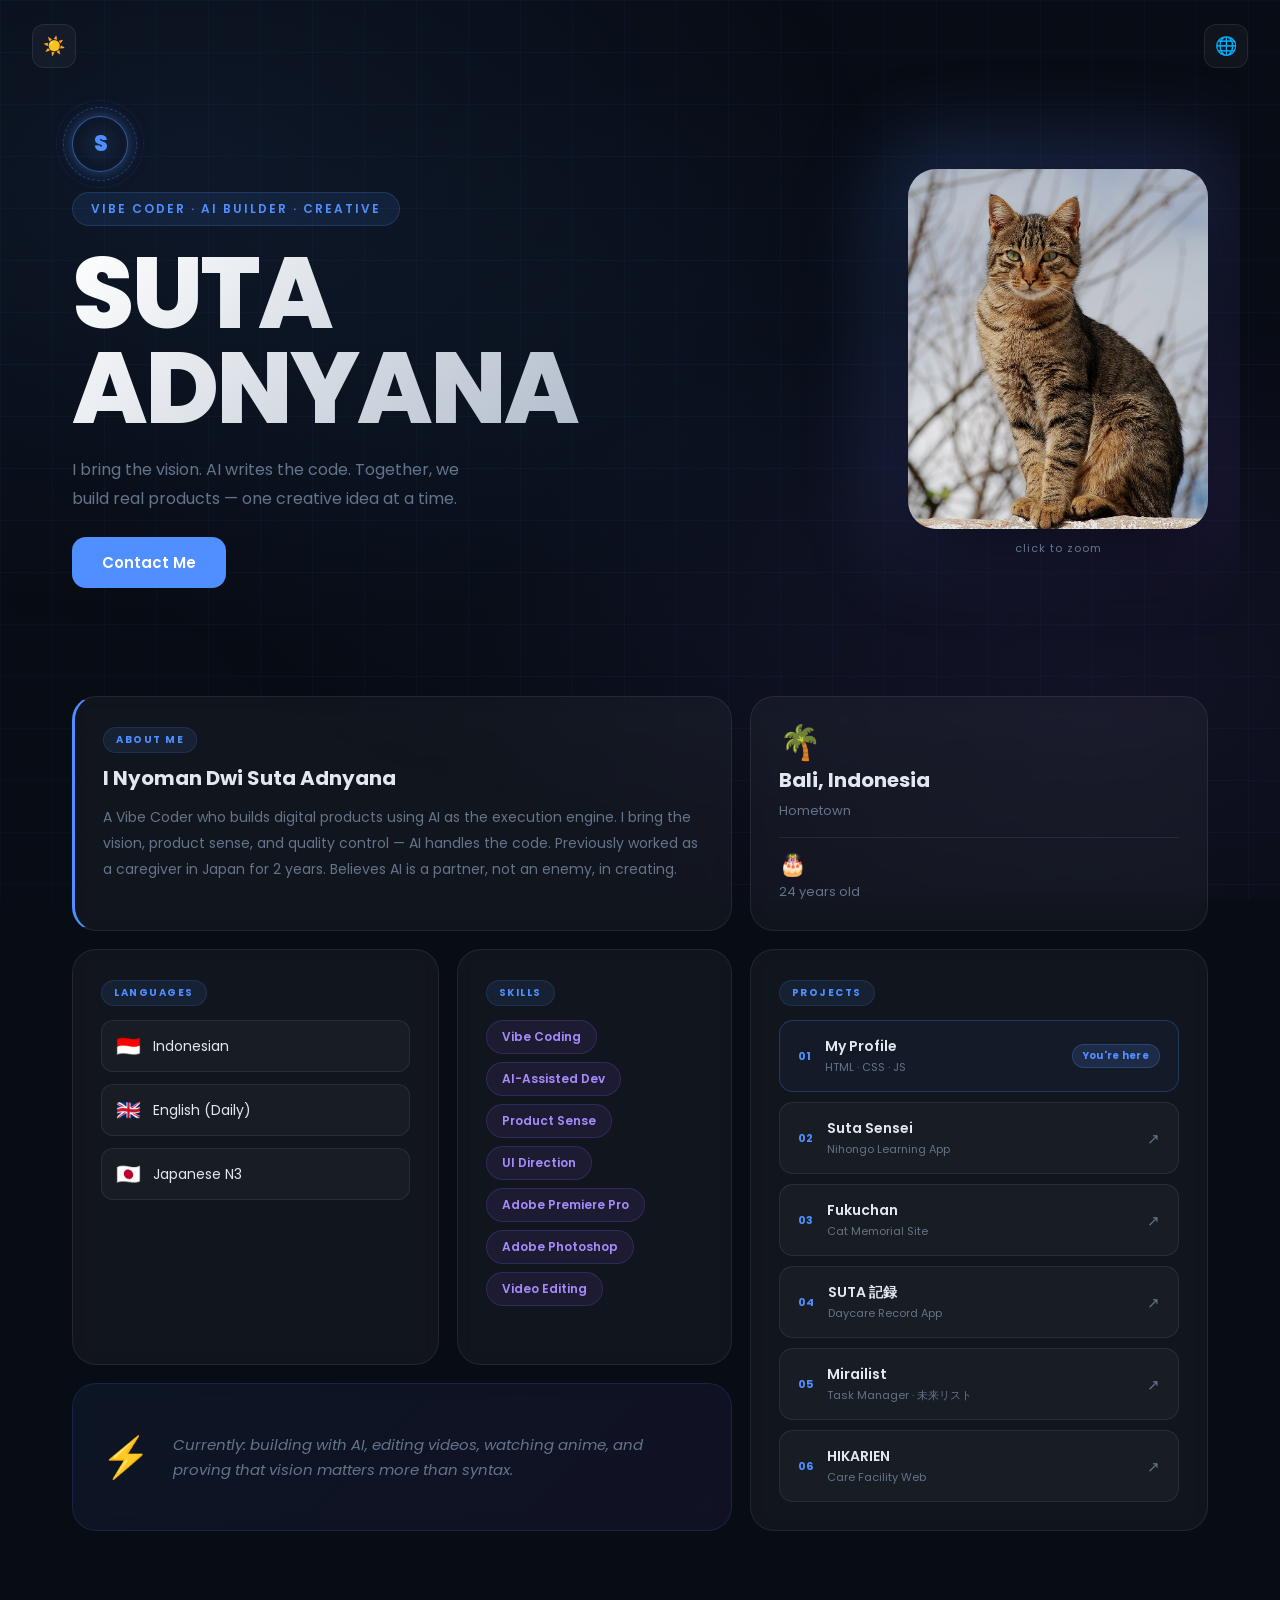
==== index.html @ 578b7287 "Update Mirailist URL + manual edits Co-Authored-By: Claude Sonnet 4.6 <noreply@anthropic.com>" ====
<!doctype html>
<html lang="en" data-theme="dark">
  <head>
    <meta charset="UTF-8" />
    <meta name="viewport" content="width=device-width, initial-scale=1.0" />
    <title>Sutanology</title>
    <link
      rel="icon"
      type="image/svg+xml"
      href="data:image/svg+xml,<svg xmlns='http://www.w3.org/2000/svg' viewBox='0 0 32 32'><rect width='32' height='32' rx='8' fill='%234f8fff'/><text x='50%' y='54%' dominant-baseline='middle' text-anchor='middle' font-family='Poppins,sans-serif' font-size='18' font-weight='800' fill='white'>S</text></svg>"
    />
    <link rel="preconnect" href="https://fonts.googleapis.com" />
    <link rel="preconnect" href="https://fonts.gstatic.com" crossorigin />
    <link
      href="https://fonts.googleapis.com/css2?family=Poppins:wght@300;400;500;600;700;800&display=swap"
      rel="stylesheet"
    />
    <link rel="stylesheet" href="index.css" />
  </head>
  <body>
    <!-- ======= STAR FIELD ======= -->
    <div class="star-field" id="starField" aria-hidden="true"></div>

    <!-- ======= THEME TOGGLE ======= -->
    <button
      class="theme-toggle"
      id="themeToggle"
      aria-label="Toggle dark/light mode"
      title="Toggle theme"
    >
      🌙
    </button>

    <!-- ======= LANGUAGE SWITCHER ======= -->
    <div class="lang-switcher">
      <button class="lang-trigger" id="langTrigger" title="Change Language">
        🌐
      </button>
      <div class="lang-dropdown" id="langDropdown">
        <button data-lang="en" class="lang-opt active">🇺🇸 English</button>
        <button data-lang="id" class="lang-opt">🇮🇩 Indonesia</button>
        <button data-lang="jp" class="lang-opt">🇯🇵 日本語</button>
        <button data-lang="zh" class="lang-opt">🇨🇳 中文</button>
        <button data-lang="ko" class="lang-opt">🇰🇷 한국어</button>
      </div>
    </div>

    <!-- ======= HERO ======= -->
    <section class="hero">
      <div class="hero-left">
        <!-- Sutanology brand mark -->
        <div class="logo-emblem" aria-label="Sutanology">
          <div class="logo-emblem-ring-2"></div>
          <div class="logo-emblem-ring"></div>
          <div class="logo-emblem-core">S</div>
        </div>

        <span class="hero-tag" data-i18n="heroTag"
          >Vibe Coder · AI Builder · Creative</span
        >
        <h1 class="hero-name">SUTA<br />ADNYANA</h1>
        <p class="hero-desc" data-i18n="heroDesc">
          I bring the vision. AI writes the code. Together, we build real
          products — one creative idea at a time.
        </p>
        <div class="hero-actions">
          <button
            class="btn-primary"
            id="contactTrigger"
            data-i18n="contactBtn"
          >
            Contact Me
          </button>
        </div>
      </div>

      <div class="hero-right">
        <div class="photo-wrapper">
          <img src="Cat.jpg" alt="Suta Adnyana" id="profilePhoto" />
          <span class="photo-hint" id="photoHint">click to zoom</span>
        </div>
      </div>
    </section>

    <!-- ======= BENTO GRID ======= -->
    <main class="bento">
      <!-- ABOUT -->
      <div class="card card-about">
        <span class="tag" data-i18n="aboutTag">About Me</span>
        <h2>I Nyoman Dwi Suta Adnyana</h2>
        <p data-i18n="aboutDesc">
          A Vibe Coder who builds digital products using AI as the execution
          engine. I bring the vision, product sense, and quality control — AI
          handles the code. Previously worked as a caregiver in Japan for 2
          years. Believes AI is a partner, not an enemy, in creating.
        </p>
      </div>

      <!-- ORIGIN -->
      <div class="card card-origin">
        <div class="card-icon">🌴</div>
        <h3>Bali, Indonesia</h3>
        <span class="muted-text" data-i18n="hometown">Hometown</span>
        <div class="divider"></div>
        <div class="card-icon small">🎂</div>
        <span class="muted-text" data-i18n="age">24 years old</span>
      </div>

      <!-- LANGUAGE -->
      <div class="card card-lang">
        <span class="tag" data-i18n="langTag">Languages</span>
        <div class="lang-list">
          <div class="lang-row">
            <span class="flag">🇮🇩</span
            ><span data-i18n="lang1">Indonesian</span>
          </div>
          <div class="lang-row">
            <span class="flag">🇬🇧</span
            ><span data-i18n="lang2">English (Daily)</span>
          </div>
          <div class="lang-row">
            <span class="flag">🇯🇵</span
            ><span data-i18n="lang3">Japanese N3</span>
          </div>
        </div>
      </div>

      <!-- SKILLS -->
      <div class="card card-skills">
        <span class="tag" data-i18n="skillsTag">Skills</span>
        <div class="skill-tags">
          <span data-i18n="skillVibe">Vibe Coding</span>
          <span data-i18n="skillAI">AI-Assisted Dev</span>
          <span data-i18n="skillProduct">Product Sense</span>
          <span data-i18n="skillUI">UI Direction</span>
          <span>Adobe Premiere Pro</span>
          <span>Adobe Photoshop</span>
          <span data-i18n="skillVideo">Video Editing</span>
        </div>
      </div>

      <!-- PROJECTS -->
      <div class="card card-projects">
        <span class="tag" data-i18n="projectsTag">Projects</span>
        <div class="project-list">
          <a href="#" class="project-item project-self">
            <span class="project-num">01</span>
            <div class="project-info">
              <span class="project-name" data-i18n="proj1">My Profile</span>
              <span class="project-tech">HTML · CSS · JS</span>
            </div>
            <span class="project-badge" data-i18n="here">You're here</span>
          </a>
          <a
            href="https://sutasensei.vercel.app/"
            target="_blank"
            rel="noopener"
            class="project-item"
          >
            <span class="project-num">02</span>
            <div class="project-info">
              <span class="project-name" data-i18n="proj2">Suta Sensei</span>
              <span class="project-tech">Nihongo Learning App</span>
            </div>
            <span class="project-arrow">↗</span>
          </a>
          <a
            href="https://fukuchandayo.netlify.app/"
            target="_blank"
            rel="noopener"
            class="project-item"
          >
            <span class="project-num">03</span>
            <div class="project-info">
              <span class="project-name" data-i18n="proj3">Fukuchan</span>
              <span class="project-tech">Cat Memorial Site</span>
            </div>
            <span class="project-arrow">↗</span>
          </a>
          <a
            href="https://suta-kiroku.netlify.app/"
            target="_blank"
            rel="noopener"
            class="project-item"
          >
            <span class="project-num">04</span>
            <div class="project-info">
              <span class="project-name" data-i18n="proj4">SUTA 記録</span>
              <span class="project-tech">Daycare Record App</span>
            </div>
            <span class="project-arrow">↗</span>
          </a>
          <a
            href="https://mirailist.vercel.app/"
            target="_blank"
            rel="noopener"
            class="project-item"
          >
            <span class="project-num">05</span>
            <div class="project-info">
              <span class="project-name" data-i18n="proj5">Mirailist</span>
              <span class="project-tech">Task Manager · 未来リスト</span>
            </div>
            <span class="project-arrow">↗</span>
          </a>
          <a
            href="https://hikarien.vercel.app/"
            target="_blank"
            rel="noopener"
            class="project-item"
          >
            <span class="project-num">06</span>
            <div class="project-info">
              <span class="project-name" data-i18n="proj6">HIKARIEN</span>
              <span class="project-tech">Care Facility Web</span>
            </div>
            <span class="project-arrow">↗</span>
          </a>
        </div>
      </div>

      <!-- STATUS -->
      <div class="card card-status">
        <span class="status-icon">⚡</span>
        <p class="status-text" data-i18n="statusText">
          Currently: building with AI, editing videos, watching anime, and
          proving that vision matters more than syntax.
        </p>
      </div>
    </main>

    <!-- ======= PHOTO LIGHTBOX ======= -->
    <div class="photo-lightbox" id="photoLightbox">
      <div class="lightbox-backdrop" id="lightboxBackdrop"></div>
      <img
        src="Cat.jpg"
        class="lightbox-img"
        id="lightboxImg"
        alt="Suta Adnyana"
      />
      <button class="lightbox-close" id="lightboxClose">✕</button>
    </div>

    <!-- ======= CONTACT MODAL ======= -->
    <div class="modal-overlay" id="contactModal">
      <div class="modal-box">
        <button class="modal-close" id="modalClose">✕</button>
        <h2 data-i18n="modalTitle">Get in Touch</h2>
        <p class="modal-sub" data-i18n="modalSub">
          Feel free to reach out anytime.
        </p>
        <div class="contact-list">
          <div class="contact-row">
            <span class="contact-icon">✉</span>
            <div>
              <span class="contact-label" data-i18n="emailLabel">Email</span>
              <span class="contact-val">komangsuta187@gmail.com</span>
            </div>
          </div>
          <div class="contact-row">
            <span class="contact-icon">📱</span>
            <div>
              <span class="contact-label" data-i18n="phoneLabel">Phone</span>
              <span class="contact-val">070-9452-0550</span>
            </div>
          </div>
          <a
            href="https://www.instagram.com/stillsuta_"
            target="_blank"
            rel="noopener"
            class="contact-row contact-row-link"
          >
            <span class="contact-icon">📸</span>
            <div>
              <span class="contact-label" data-i18n="igLabel">Instagram</span>
              <span class="contact-val">@stillsuta_ ↗</span>
            </div>
          </a>
        </div>
      </div>
    </div>

    <script>
      // =========================
      // DATA TERJEMAHAN
      // =========================

      const i18n = {
        en: {
          heroTag: "Vibe Coder · AI Builder · Creative",
          heroDesc:
            "I bring the vision. AI writes the code. Together, we build real products — one creative idea at a time.",
          contactBtn: "Contact Me",
          aboutTag: "About Me",
          aboutDesc:
            "A Vibe Coder who builds digital products using AI as the execution engine. I bring the vision, product sense, and quality control — AI handles the code. Previously worked as a caregiver in Japan for 2 years. Believes AI is a partner, not an enemy, in creating.",
          hometown: "Hometown",
          age: "24 years old",
          langTag: "Languages",
          lang1: "Indonesian",
          lang2: "English (Daily)",
          lang3: "Japanese N3",
          skillsTag: "Skills",
          skillVibe: "Vibe Coding",
          skillAI: "AI-Assisted Dev",
          skillProduct: "Product Sense",
          skillUI: "UI Direction",
          skillVideo: "Video Editing",
          projectsTag: "Projects",
          proj1: "My Profile",
          proj2: "Suta Sensei",
          proj3: "Fukuchan",
          proj4: "SUTA 記録",
          proj5: "Mirailist",
          proj6: "HIKARIEN",
          here: "You're here",
          statusText:
            "Currently: building with AI, editing videos, watching anime, and proving that vision matters more than syntax.",
          modalTitle: "Get in Touch",
          modalSub: "Feel free to reach out anytime.",
          emailLabel: "Email",
          phoneLabel: "Phone",
          igLabel: "Instagram",
          zoomIn: "click to zoom",
          zoomOut: "click to close",
        },

        id: {
          heroTag: "Vibe Coder · AI Builder · Kreatif",
          heroDesc:
            "Saya membawa visi. AI menulis kodenya. Bersama, kami membangun produk nyata — satu ide kreatif dalam satu waktu.",
          contactBtn: "Hubungi Saya",
          aboutTag: "Tentang Saya",
          aboutDesc:
            "Seorang Vibe Coder yang membangun produk digital menggunakan AI sebagai mesin eksekusi. Saya membawa visi, product sense, dan quality control — AI yang mengerjakan kodenya. Pernah bekerja sebagai caregiver di Jepang selama 2 tahun. Percaya bahwa AI adalah partner, bukan musuh, dalam berkarya.",
          hometown: "Kampung Halaman",
          age: "24 tahun",
          langTag: "Bahasa",
          lang1: "Indonesia",
          lang2: "Inggris (Percakapan)",
          lang3: "Jepang N3",
          skillsTag: "Keahlian",
          skillVibe: "Vibe Coding",
          skillAI: "AI-Assisted Dev",
          skillProduct: "Product Sense",
          skillUI: "UI Direction",
          skillVideo: "Edit Video",
          projectsTag: "Proyek",
          proj1: "My Profile",
          proj2: "Suta Sensei",
          proj3: "Fukuchan",
          proj4: "SUTA 記録",
          proj5: "Mirailist",
          proj6: "HIKARIEN",
          here: "Kamu di sini",
          statusText:
            "Saat ini: membangun dengan AI, edit video, nonton anime, dan membuktikan bahwa visi lebih penting dari sintaks.",
          modalTitle: "Hubungi Saya",
          modalSub: "Jangan sungkan untuk menghubungi saya.",
          emailLabel: "Email",
          phoneLabel: "Telepon",
          igLabel: "Instagram",
          zoomIn: "klik untuk zoom",
          zoomOut: "klik untuk tutup",
        },

        jp: {
          heroTag: "バイブコーダー · AI開発 · クリエイティブ",
          heroDesc:
            "ビジョンを持ち込み、AIがコードを書く。共に、本物のプロダクトを作り上げる。",
          contactBtn: "連絡する",
          aboutTag: "自己紹介",
          aboutDesc:
            "AIを実行エンジンとして活用するバイブコーダーです。ビジョン・プロダクト感覚・品質管理を担当し、コードはAIに任せます。介護士として日本で2年間働いた経験があります。AIは創造のパートナーだと信じています。",
          hometown: "出身地",
          age: "24歳",
          langTag: "言語スキル",
          lang1: "インドネシア語",
          lang2: "英語（日常会話）",
          lang3: "日本語 N3",
          skillsTag: "スキル",
          skillVibe: "バイブコーディング",
          skillAI: "AI支援開発",
          skillProduct: "プロダクトセンス",
          skillUI: "UIディレクション",
          skillVideo: "動画編集",
          projectsTag: "プロジェクト",
          proj1: "マイプロフィール",
          proj2: "スタ先生",
          proj3: "福ちゃん",
          proj4: "SUTA 記録",
          proj5: "Mirailist",
          proj6: "HIKARIEN",
          here: "閲覧中",
          statusText:
            "現在：AIで開発中、動画編集、アニメ視聴、ビジョンがシンタックスより大事と証明中。",
          modalTitle: "お問い合わせ",
          modalSub: "お気軽にご連絡ください。",
          emailLabel: "メール",
          phoneLabel: "電話番号",
          igLabel: "インスタグラム",
          zoomIn: "クリックで拡大",
          zoomOut: "クリックで閉じる",
        },

        zh: {
          heroTag: "Vibe Coder · AI开发者 · 创意",
          heroDesc:
            "我带来想法，AI编写代码。一起，我们打造真实的产品——每次一个创意。",
          contactBtn: "联系我",
          aboutTag: "关于我",
          aboutDesc:
            "一名使用AI作为执行引擎构建数字产品的Vibe Coder。我负责愿景、产品感知和质量控制——AI负责代码。曾在日本担任护理员2年。相信AI是创作的伙伴，而不是敌人。",
          hometown: "家乡",
          age: "24岁",
          langTag: "语言技能",
          lang1: "印度尼西亚语",
          lang2: "英语（日常会话）",
          lang3: "日语 N3",
          skillsTag: "技能",
          skillVibe: "Vibe Coding",
          skillAI: "AI辅助开发",
          skillProduct: "产品思维",
          skillUI: "UI方向把控",
          skillVideo: "视频剪辑",
          projectsTag: "项目",
          proj1: "个人主页",
          proj2: "日语学习应用",
          proj3: "福酱网站",
          proj4: "SUTA 記録",
          proj5: "Mirailist",
          proj6: "HIKARIEN",
          here: "您在此页",
          statusText:
            "目前：用AI开发，剪辑视频，看动漫，证明愿景比语法更重要。",
          modalTitle: "联系方式",
          modalSub: "欢迎随时联系我。",
          emailLabel: "邮箱",
          phoneLabel: "电话",
          igLabel: "Instagram",
          zoomIn: "点击放大",
          zoomOut: "点击关闭",
        },

        ko: {
          heroTag: "바이브 코더 · AI 개발자 · 크리에이티브",
          heroDesc:
            "저는 비전을 가져오고, AI가 코드를 작성합니다. 함께 진짜 제품을 만들어 갑니다.",
          contactBtn: "연락하기",
          aboutTag: "소개",
          aboutDesc:
            "AI를 실행 엔진으로 활용해 디지털 제품을 만드는 바이브 코더입니다. 비전과 프로덕트 감각, 품질 관리를 담당하고 코드는 AI가 처리합니다. 일본에서 2년간 돌봄 종사자로 일했습니다. AI는 창작의 적이 아닌 파트너라고 믿습니다.",
          hometown: "고향",
          age: "24세",
          langTag: "언어 능력",
          lang1: "인도네시아어",
          lang2: "영어 (일상 회화)",
          lang3: "일본어 N3",
          skillsTag: "기술",
          skillVibe: "바이브 코딩",
          skillAI: "AI 지원 개발",
          skillProduct: "프로덕트 센스",
          skillUI: "UI 디렉션",
          skillVideo: "영상 편집",
          projectsTag: "프로젝트",
          proj1: "내 프로필",
          proj2: "일본어 학습 앱",
          proj3: "후쿠짱 사이트",
          proj4: "SUTA 記録",
          proj5: "Mirailist",
          proj6: "HIKARIEN",
          here: "현재 페이지",
          statusText:
            "현재: AI로 개발 중, 영상 편집, 애니메이션 시청, 비전이 문법보다 중요하다는 것을 증명 중.",
          modalTitle: "연락처",
          modalSub: "언제든지 연락 주세요.",
          emailLabel: "이메일",
          phoneLabel: "전화번호",
          igLabel: "인스타그램",
          zoomIn: "클릭하여 확대",
          zoomOut: "클릭하여 닫기",
        },
      };

      // =========================
      // APPLY LANGUAGE
      // =========================

      let currentLang = localStorage.getItem("profileLang") || "en";

      function applyLanguage(lang) {
        currentLang = lang;
        localStorage.setItem("profileLang", lang);
        const t = i18n[lang];

        document.querySelectorAll("[data-i18n]").forEach((el) => {
          const key = el.dataset.i18n;
          if (t[key] !== undefined) el.textContent = t[key];
        });

        // Update active button in dropdown
        document.querySelectorAll(".lang-opt").forEach((btn) => {
          btn.classList.toggle("active", btn.dataset.lang === lang);
        });

        photoHint.textContent = t.zoomIn;
      }

      // =========================
      // LANGUAGE SWITCHER
      // =========================

      const langTrigger = document.getElementById("langTrigger");
      const langDropdown = document.getElementById("langDropdown");

      langTrigger.addEventListener("click", (e) => {
        e.stopPropagation();
        langDropdown.classList.toggle("show");
      });

      document.addEventListener("click", () =>
        langDropdown.classList.remove("show"),
      );
      langDropdown.addEventListener("click", (e) => e.stopPropagation());

      document.querySelectorAll(".lang-opt").forEach((btn) => {
        btn.addEventListener("click", () => {
          applyLanguage(btn.dataset.lang);
          langDropdown.classList.remove("show");
        });
      });

      // =========================
      // PHOTO LIGHTBOX
      // =========================

      const photo = document.getElementById("profilePhoto");
      const photoHint = document.getElementById("photoHint");
      const lightbox = document.getElementById("photoLightbox");
      const lightboxBack = document.getElementById("lightboxBackdrop");
      const lightboxBtn = document.getElementById("lightboxClose");

      function openLightbox() {
        lightbox.classList.add("show");
        document.body.style.overflow = "hidden";
        photoHint.textContent = i18n[currentLang].zoomOut;
      }

      function closeLightbox() {
        lightbox.classList.remove("show");
        document.body.style.overflow = "";
        photoHint.textContent = i18n[currentLang].zoomIn;
      }

      photo.addEventListener("click", openLightbox);
      lightboxBack.addEventListener("click", closeLightbox);
      lightboxBtn.addEventListener("click", closeLightbox);
      window.addEventListener("keydown", (e) => {
        if (e.key === "Escape") closeLightbox();
      });

      // =========================
      // CONTACT MODAL
      // =========================

      const overlay = document.getElementById("contactModal");

      document
        .getElementById("contactTrigger")
        .addEventListener("click", () => {
          overlay.classList.add("show");
        });
      document.getElementById("modalClose").addEventListener("click", () => {
        overlay.classList.remove("show");
      });
      overlay.addEventListener("click", (e) => {
        if (e.target === overlay) overlay.classList.remove("show");
      });
      window.addEventListener("keydown", (e) => {
        if (e.key === "Escape") overlay.classList.remove("show");
      });

      // Prevent the "You're here" self-link from scrolling to top
      document
        .querySelector(".project-self")
        .addEventListener("click", (e) => e.preventDefault());

      // =========================
      // DARK / LIGHT THEME
      // =========================

      const THEME_KEY = "sutaTheme";
      let currentTheme = localStorage.getItem(THEME_KEY) || "dark";

      function applyTheme(theme) {
        document.documentElement.setAttribute("data-theme", theme);
        const btn = document.getElementById("themeToggle");
        if (btn) btn.textContent = theme === "dark" ? "☀️" : "🌙";
        localStorage.setItem(THEME_KEY, theme);
        currentTheme = theme;
      }

      document.getElementById("themeToggle").addEventListener("click", () => {
        applyTheme(currentTheme === "dark" ? "light" : "dark");
      });

      // =========================
      // STAR FIELD
      // =========================

      function createStarField() {
        const container = document.getElementById("starField");
        if (!container) return;
        const count = window.innerWidth > 768 ? 110 : 55;
        for (let i = 0; i < count; i++) {
          const star = document.createElement("div");
          star.className = "star";
          const size = Math.random() < 0.18 ? 2 : 1;
          star.style.left = (Math.random() * 100).toFixed(2) + "%";
          star.style.top = (Math.random() * 100).toFixed(2) + "%";
          star.style.width = size + "px";
          star.style.height = size + "px";
          star.style.setProperty(
            "--twinkle-dur",
            (2.5 + Math.random() * 4.5).toFixed(2) + "s",
          );
          star.style.setProperty(
            "--twinkle-delay",
            (-Math.random() * 6).toFixed(2) + "s",
          );
          container.appendChild(star);
        }
      }

      // =========================
      // INIT
      // =========================

      applyTheme(currentTheme);
      applyLanguage(currentLang);
      createStarField();
    </script>
  </body>
</html>
---- index.css ----
/* ═══════════════════════════════════════════════
   SUTANOLOGY — index.css
   Theme: Space / Sci-Fi  ×  Dark & Light modes
═══════════════════════════════════════════════ */

/* ── DARK MODE (default) ── */
:root {
  --bg: #080c14;
  --surface: #0d1321;
  --card-bg: rgba(255, 255, 255, 0.04);
  --card-border: rgba(255, 255, 255, 0.08);
  --accent: #4f8fff;
  --accent-2: #8b5cf6;
  --text: #e2e8f0;
  --muted: #64748b;
  --tag-bg: rgba(79, 143, 255, 0.1);
  --grid-color: rgba(79, 143, 255, 0.04);
  --star-color: rgba(255, 255, 255, 0.75);
  --glow: rgba(79, 143, 255, 0.35);
  --modal-bg: #0d1321;
  --ease: 0.3s ease;
  --radius: 24px;
}

/* ── LIGHT MODE ── */
[data-theme="light"] {
  --bg: #eef3ff;
  --surface: #ffffff;
  --card-bg: rgba(255, 255, 255, 0.82);
  --card-border: rgba(79, 143, 255, 0.18);
  --accent: #3b74e8;
  --accent-2: #7c3aed;
  --text: #0f172a;
  --muted: #475569;
  --tag-bg: rgba(59, 116, 232, 0.1);
  --grid-color: rgba(59, 116, 232, 0.07);
  --star-color: rgba(59, 116, 232, 0.55);
  --glow: rgba(59, 116, 232, 0.2);
  --modal-bg: #f8faff;
}

/* ── GLOBAL THEME TRANSITION ── */
*,
*::before,
*::after {
  margin: 0;
  padding: 0;
  box-sizing: border-box;
  transition:
    background-color 0.3s ease,
    border-color 0.3s ease,
    color 0.3s ease,
    box-shadow 0.3s ease;
}

/* Override transition for elements that should stay fast */
.card,
.btn-primary,
.project-item,
.contact-row,
.lang-trigger,
.theme-toggle,
.logo-emblem-ring,
.logo-emblem-ring-2 {
  transition: unset;
}
.card {
  transition:
    border-color var(--ease),
    transform 0.25s ease,
    box-shadow var(--ease),
    background-color 0.3s ease;
}
.btn-primary {
  transition:
    transform var(--ease),
    box-shadow var(--ease),
    background var(--ease);
}
.project-item {
  transition:
    background var(--ease),
    border-color var(--ease),
    transform var(--ease);
}
.contact-row {
  transition:
    background var(--ease),
    border-color var(--ease);
}
.lang-trigger {
  transition:
    background 0.25s,
    transform 0.25s;
}
.theme-toggle {
  transition:
    background 0.25s,
    transform 0.25s,
    box-shadow 0.25s;
}
.logo-emblem-ring {
  transition: none;
}
.logo-emblem-ring-2 {
  transition: none;
}

/* ══════════════════════════════════════════════
   STAR FIELD
══════════════════════════════════════════════ */

.star-field {
  position: fixed;
  inset: 0;
  pointer-events: none;
  z-index: 0;
  overflow: hidden;
}

.star {
  position: absolute;
  border-radius: 50%;
  background: var(--star-color);
  opacity: 0;
  animation: twinkle var(--twinkle-dur, 3s) ease-in-out infinite;
  animation-delay: var(--twinkle-delay, 0s);
}

@keyframes twinkle {
  0%,
  100% {
    opacity: 0.08;
    transform: scale(0.8);
  }
  50% {
    opacity: 0.85;
    transform: scale(1.2);
  }
}

/* ══════════════════════════════════════════════
   LANGUAGE SWITCHER
══════════════════════════════════════════════ */

.lang-switcher {
  position: fixed;
  top: 24px;
  right: 32px;
  z-index: 9998;
}

.lang-trigger {
  width: 44px;
  height: 44px;
  border-radius: 12px;
  background: var(--card-bg);
  border: 1px solid var(--card-border);
  color: var(--text);
  font-size: 18px;
  cursor: pointer;
  backdrop-filter: blur(12px);
  display: flex;
  align-items: center;
  justify-content: center;
}
.lang-trigger:hover {
  background: rgba(79, 143, 255, 0.12);
  transform: scale(1.05);
}

.lang-dropdown {
  position: absolute;
  top: 52px;
  right: 0;
  background: var(--modal-bg);
  border: 1px solid var(--card-border);
  border-radius: 18px;
  padding: 8px;
  display: flex;
  flex-direction: column;
  gap: 4px;
  opacity: 0;
  visibility: hidden;
  transform: translateY(-10px) scale(0.97);
  transition:
    opacity 0.25s ease,
    visibility 0.25s ease,
    transform 0.25s ease;
  min-width: 160px;
  backdrop-filter: blur(16px);
  box-shadow: 0 20px 50px rgba(0, 0, 0, 0.4);
}
.lang-dropdown.show {
  opacity: 1;
  visibility: visible;
  transform: translateY(0) scale(1);
}

.lang-opt {
  width: 100%;
  max-width: none;
  padding: 10px 14px;
  margin: 0;
  border-radius: 12px;
  background: transparent;
  border: none;
  color: var(--muted);
  font-size: 14px;
  font-weight: 500;
  text-align: left;
  cursor: pointer;
  font-family: "Poppins", sans-serif;
  display: flex;
  align-items: center;
  gap: 10px;
}
.lang-opt:hover {
  background: var(--card-bg);
  color: var(--text);
}
.lang-opt.active {
  background: var(--tag-bg);
  color: var(--accent);
  font-weight: 600;
}

/* ══════════════════════════════════════════════
   THEME TOGGLE BUTTON
══════════════════════════════════════════════ */

.theme-toggle {
  position: fixed;
  top: 24px;
  left: 32px;
  z-index: 9998;
  width: 44px;
  height: 44px;
  border-radius: 12px;
  background: var(--card-bg);
  border: 1px solid var(--card-border);
  color: var(--text);
  font-size: 18px;
  cursor: pointer;
  backdrop-filter: blur(12px);
  display: flex;
  align-items: center;
  justify-content: center;
}
.theme-toggle:hover {
  background: rgba(79, 143, 255, 0.12);
  transform: scale(1.05);
  box-shadow: 0 0 16px var(--glow);
}

/* ══════════════════════════════════════════════
   LOGO EMBLEM (Sci-Fi Brand Mark)
══════════════════════════════════════════════ */

.logo-emblem {
  position: relative;
  width: 56px;
  height: 56px;
  flex-shrink: 0;
}

.logo-emblem-core {
  position: absolute;
  inset: 0;
  border-radius: 50%;
  display: flex;
  align-items: center;
  justify-content: center;
  font-size: 22px;
  font-weight: 900;
  color: var(--accent);
  letter-spacing: -1px;
  background: radial-gradient(
    circle,
    rgba(79, 143, 255, 0.12) 0%,
    transparent 70%
  );
  border: 1.5px solid rgba(79, 143, 255, 0.55);
  box-shadow:
    0 0 14px var(--glow),
    0 0 28px rgba(79, 143, 255, 0.12),
    inset 0 0 10px rgba(79, 143, 255, 0.06);
  animation: emblem-pulse 4s ease-in-out infinite;
  z-index: 3;
}

.logo-emblem-ring {
  position: absolute;
  inset: -9px;
  border-radius: 50%;
  border: 1px dashed rgba(79, 143, 255, 0.35);
  animation: ring-spin 12s linear infinite;
  z-index: 2;
}

.logo-emblem-ring-2 {
  position: absolute;
  inset: -16px;
  border-radius: 50%;
  border: 1px dotted rgba(139, 92, 246, 0.2);
  animation: ring-spin 20s linear infinite reverse;
  z-index: 1;
}

@keyframes emblem-pulse {
  0%,
  100% {
    box-shadow:
      0 0 14px var(--glow),
      0 0 28px rgba(79, 143, 255, 0.12),
      inset 0 0 10px rgba(79, 143, 255, 0.06);
  }
  50% {
    box-shadow:
      0 0 22px rgba(79, 143, 255, 0.55),
      0 0 44px rgba(79, 143, 255, 0.2),
      inset 0 0 14px rgba(79, 143, 255, 0.1);
  }
}

@keyframes ring-spin {
  from {
    transform: rotate(0deg);
  }
  to {
    transform: rotate(360deg);
  }
}

/* ══════════════════════════════════════════════
   RESET & BASE
══════════════════════════════════════════════ */

html {
  scroll-behavior: smooth;
  overflow-x: hidden;
  background: var(--bg);
}

body {
  font-family: "Poppins", sans-serif;
  background: var(--bg);
  color: var(--text);
  min-height: 100vh;
  width: 100%;
  padding: 48px 32px 80px;
  max-width: 1200px;
  margin: 0 auto;
  overflow-x: hidden;
}

/* Space background: grid + glows */
body::before {
  content: "";
  position: fixed;
  inset: 0;
  background-image:
    linear-gradient(var(--grid-color) 1px, transparent 1px),
    linear-gradient(90deg, var(--grid-color) 1px, transparent 1px),
    radial-gradient(
      ellipse at 15% 20%,
      rgba(79, 143, 255, 0.09) 0%,
      transparent 45%
    ),
    radial-gradient(
      ellipse at 85% 75%,
      rgba(139, 92, 246, 0.08) 0%,
      transparent 40%
    ),
    radial-gradient(
      ellipse at 50% 50%,
      rgba(79, 143, 255, 0.04) 0%,
      transparent 60%
    );
  background-size:
    52px 52px,
    52px 52px,
    100% 100%,
    100% 100%,
    100% 100%;
  pointer-events: none;
  z-index: 0;
}

/* ══════════════════════════════════════════════
   HERO
══════════════════════════════════════════════ */

.hero {
  position: relative;
  z-index: 1;
  display: flex;
  justify-content: space-between;
  align-items: center;
  gap: 60px;
  min-height: 72vh;
  padding: 40px 0 80px;
}

.hero-left {
  flex: 1;
  display: flex;
  flex-direction: column;
  gap: 20px;
}

.hero-tag {
  font-size: 12px;
  font-weight: 600;
  letter-spacing: 2px;
  text-transform: uppercase;
  color: var(--accent);
  background: var(--tag-bg);
  border: 1px solid rgba(79, 143, 255, 0.2);
  display: inline-block;
  padding: 7px 18px;
  border-radius: 999px;
  width: fit-content;
}

.hero-name {
  font-size: clamp(56px, 8vw, 100px);
  font-weight: 800;
  line-height: 0.95;
  letter-spacing: -3px;
  background: linear-gradient(135deg, #ffffff 0%, #94a3b8 100%);
  -webkit-background-clip: text;
  -webkit-text-fill-color: transparent;
  background-clip: text;
}

[data-theme="light"] .hero-name {
  background: linear-gradient(135deg, #0f172a 0%, #334155 100%);
  -webkit-background-clip: text;
  background-clip: text;
}

.hero-desc {
  font-size: 16px;
  color: var(--muted);
  line-height: 1.8;
  max-width: 420px;
}

.hero-actions {
  display: flex;
  gap: 14px;
  align-items: center;
  flex-wrap: wrap;
  margin-top: 4px;
}

.btn-primary {
  padding: 14px 30px;
  background: var(--accent);
  color: white;
  border: none;
  border-radius: 14px;
  font-size: 15px;
  font-weight: 600;
  cursor: pointer;
  font-family: "Poppins", sans-serif;
  position: relative;
  overflow: hidden;
}
.btn-primary::before {
  content: "";
  position: absolute;
  inset: 0;
  background: linear-gradient(
    90deg,
    transparent,
    rgba(255, 255, 255, 0.08),
    transparent
  );
  transform: translateX(-100%);
  transition: transform 0.5s ease;
}
.btn-primary:hover::before {
  transform: translateX(100%);
}
.btn-primary:hover {
  background: #3a73e8;
  transform: translateY(-2px);
  box-shadow: 0 14px 34px var(--glow);
}
.btn-primary:active {
  transform: scale(0.97);
}

.btn-ghost {
  padding: 14px 24px;
  background: var(--card-bg);
  border: 1px solid var(--card-border);
  color: var(--text);
  border-radius: 14px;
  font-size: 15px;
  font-weight: 500;
  text-decoration: none;
}
.btn-ghost:hover {
  background: rgba(79, 143, 255, 0.08);
  transform: translateY(-2px);
}

/* ══════════════════════════════════════════════
   HERO PHOTO
══════════════════════════════════════════════ */

.hero-right {
  flex: 0 0 300px;
}

.photo-wrapper {
  position: relative;
  display: inline-block;
}

.photo-wrapper::before {
  content: "";
  position: absolute;
  inset: -24px;
  background: linear-gradient(
    135deg,
    rgba(79, 143, 255, 0.25),
    rgba(139, 92, 246, 0.2)
  );
  border-radius: 40px;
  filter: blur(40px);
  z-index: 0;
  animation: halo 6s ease-in-out infinite alternate;
}

@keyframes halo {
  from {
    opacity: 0.6;
    transform: scale(0.95);
  }
  to {
    opacity: 1;
    transform: scale(1.05);
  }
}

#profilePhoto {
  width: 300px;
  height: 360px;
  object-fit: cover;
  border-radius: 28px;
  cursor: zoom-in;
  display: block;
  position: relative;
  z-index: 1;
  filter: brightness(0.92) contrast(1.05);
  box-shadow: 0 28px 70px rgba(0, 0, 0, 0.6);
  transition:
    transform 0.45s cubic-bezier(0.34, 1.56, 0.64, 1),
    box-shadow 0.45s ease,
    filter 0.3s ease;
}
.photo-lightbox {
  position: fixed;
  inset: 0;
  z-index: 9999;
  display: flex;
  align-items: center;
  justify-content: center;
  opacity: 0;
  visibility: hidden;
  transition:
    opacity 0.35s ease,
    visibility 0.35s ease;
}

.photo-lightbox.show {
  opacity: 1;
  visibility: visible;
}

.lightbox-backdrop {
  position: absolute;
  inset: 0;
  background: rgba(5, 8, 20, 0.88);
  backdrop-filter: blur(24px);
  -webkit-backdrop-filter: blur(24px);
  cursor: zoom-out;
}

.lightbox-img {
  position: relative;
  z-index: 1;
  max-width: min(88vw, 480px);
  max-height: 80vh;
  width: auto;
  height: auto;
  border-radius: 28px;
  box-shadow:
    0 40px 120px rgba(0, 0, 0, 0.9),
    0 0 0 1px rgba(255, 255, 255, 0.06);
  object-fit: cover;
  transform: scale(0.82);
  transition: transform 0.4s cubic-bezier(0.34, 1.56, 0.64, 1);
}

.photo-lightbox.show .lightbox-img {
  transform: scale(1);
}

.lightbox-close {
  position: absolute;
  top: 20px;
  right: 20px;
  z-index: 2;
  width: 44px;
  height: 44px;
  border-radius: 50%;
  border: 1px solid rgba(255, 255, 255, 0.15);
  background: rgba(255, 255, 255, 0.08);
  backdrop-filter: blur(12px);
  color: #fff;
  font-size: 16px;
  cursor: pointer;
  display: flex;
  align-items: center;
  justify-content: center;
  transition:
    background 0.2s,
    transform 0.2s;
}

.lightbox-close:hover {
  background: rgba(255, 255, 255, 0.18);
  transform: scale(1.1);
}

[data-theme="light"] #profilePhoto {
  filter: brightness(0.96) contrast(1.02);
  box-shadow: 0 28px 70px rgba(15, 23, 42, 0.25);
}

.photo-hint {
  position: absolute;
  bottom: -28px;
  left: 50%;
  transform: translateX(-50%);
  font-size: 11px;
  color: var(--muted);
  letter-spacing: 1px;
  white-space: nowrap;
  z-index: 1;
}

/* ══════════════════════════════════════════════
   BENTO GRID
══════════════════════════════════════════════ */

.bento {
  position: relative;
  z-index: 1;
  display: grid;
  grid-template-columns: 4fr 3fr 5fr;
  grid-template-rows: auto auto auto;
  gap: 18px;
}

/* ══════════════════════════════════════════════
   CARD BASE
══════════════════════════════════════════════ */

.card {
  background: var(--card-bg);
  border: 1px solid var(--card-border);
  border-radius: var(--radius);
  padding: 28px;
  position: relative;
  backdrop-filter: blur(8px);
  -webkit-backdrop-filter: blur(8px);
}
.card:hover {
  border-color: rgba(79, 143, 255, 0.22);
  transform: translateY(-4px);
  box-shadow:
    0 16px 40px rgba(0, 0, 0, 0.2),
    0 0 0 1px rgba(79, 143, 255, 0.08);
}

/* Sci-fi corner accent on hover */
.card::after {
  content: "";
  position: absolute;
  top: 10px;
  right: 10px;
  width: 10px;
  height: 10px;
  border-top: 1.5px solid rgba(79, 143, 255, 0);
  border-right: 1.5px solid rgba(79, 143, 255, 0);
  border-radius: 0 3px 0 0;
  transition: border-color 0.3s ease;
  pointer-events: none;
}
.card:hover::after {
  border-top-color: rgba(79, 143, 255, 0.5);
  border-right-color: rgba(79, 143, 255, 0.5);
}

/* ── ABOUT ── */
.card-about {
  grid-column: 1 / 3;
  grid-row: 1;
  border-left: 3px solid var(--accent);
}
.card-about h2 {
  font-size: 20px;
  font-weight: 700;
  margin: 10px 0 12px;
  color: var(--text);
}
.card-about p {
  font-size: 14px;
  color: var(--muted);
  line-height: 1.85;
}

/* ── ORIGIN ── */
.card-origin {
  grid-column: 3 / 4;
  grid-row: 1;
  display: flex;
  flex-direction: column;
  align-items: flex-start;
  gap: 6px;
}
.card-origin h3 {
  font-size: 20px;
  font-weight: 700;
}
.divider {
  width: 100%;
  height: 1px;
  background: var(--card-border);
  margin: 10px 0;
}

/* ── LANGUAGE ── */
.card-lang {
  grid-column: 1 / 2;
  grid-row: 2;
}
.lang-list {
  margin-top: 14px;
  display: flex;
  flex-direction: column;
  gap: 12px;
}
.lang-row {
  display: flex;
  align-items: center;
  gap: 12px;
  font-size: 14px;
  color: var(--text);
  padding: 10px 14px;
  background: rgba(255, 255, 255, 0.03);
  border: 1px solid var(--card-border);
  border-radius: 12px;
}
[data-theme="light"] .lang-row {
  background: rgba(59, 116, 232, 0.04);
}
.flag {
  font-size: 20px;
}

/* ── SKILLS ── */
.card-skills {
  grid-column: 2 / 3;
  grid-row: 2;
}
.skill-tags {
  margin-top: 14px;
  display: flex;
  flex-wrap: wrap;
  gap: 8px;
}
.skill-tags span {
  font-size: 12px;
  font-weight: 600;
  padding: 7px 15px;
  border-radius: 999px;
  background: rgba(139, 92, 246, 0.1);
  color: #a78bfa;
  border: 1px solid rgba(139, 92, 246, 0.2);
}
.skill-tags span:hover {
  background: rgba(139, 92, 246, 0.2);
  transform: translateY(-2px);
}
[data-theme="light"] .skill-tags span {
  color: #7c3aed;
}

/* ── PROJECTS ── */
.card-projects {
  grid-column: 3 / 4;
  grid-row: 2 / 4;
}
.project-list {
  margin-top: 14px;
  display: flex;
  flex-direction: column;
  gap: 10px;
}

.project-item {
  display: flex;
  align-items: center;
  gap: 14px;
  padding: 15px 18px;
  background: rgba(255, 255, 255, 0.03);
  border: 1px solid var(--card-border);
  border-radius: 14px;
  text-decoration: none;
}
.project-item:hover {
  background: rgba(79, 143, 255, 0.08);
  border-color: rgba(79, 143, 255, 0.3);
  transform: translateX(5px);
}
[data-theme="light"] .project-item {
  background: rgba(255, 255, 255, 0.6);
}
[data-theme="light"] .project-item:hover {
  background: rgba(59, 116, 232, 0.08);
}

.project-wip {
  opacity: 0.45;
}
.project-wip:hover {
  transform: none;
}

.project-num {
  font-size: 11px;
  font-weight: 700;
  color: var(--accent);
  font-variant-numeric: tabular-nums;
  flex-shrink: 0;
}
.project-info {
  flex: 1;
  display: flex;
  flex-direction: column;
  gap: 2px;
  min-width: 0;
}
.project-name {
  font-size: 14px;
  color: var(--text);
  font-weight: 600;
  white-space: nowrap;
  overflow: hidden;
  text-overflow: ellipsis;
}
.project-tech {
  font-size: 11px;
  color: var(--muted);
  font-weight: 400;
}
.project-arrow {
  font-size: 15px;
  color: var(--muted);
  flex-shrink: 0;
}
.project-item:hover .project-arrow {
  color: var(--accent);
  transform: translate(2px, -2px);
}

.project-self {
  border-color: rgba(79, 143, 255, 0.25);
  background: rgba(79, 143, 255, 0.05);
  cursor: default;
}
.project-self:hover {
  transform: none;
  background: rgba(79, 143, 255, 0.05);
}

.project-badge {
  font-size: 10px;
  font-weight: 700;
  padding: 3px 10px;
  border-radius: 999px;
  background: rgba(79, 143, 255, 0.15);
  color: var(--accent);
  border: 1px solid rgba(79, 143, 255, 0.25);
  white-space: nowrap;
  flex-shrink: 0;
  letter-spacing: 0.3px;
}

/* ── STATUS ── */
.card-status {
  grid-column: 1 / 3;
  grid-row: 3;
  display: flex;
  align-items: center;
  gap: 22px;
  background: linear-gradient(
    135deg,
    rgba(79, 143, 255, 0.07),
    rgba(139, 92, 246, 0.07)
  );
  border-color: rgba(79, 143, 255, 0.15);
}
[data-theme="light"] .card-status {
  background: linear-gradient(
    135deg,
    rgba(59, 116, 232, 0.06),
    rgba(124, 58, 237, 0.05)
  );
}
.status-icon {
  font-size: 40px;
  flex-shrink: 0;
}
.status-text {
  font-size: 15px;
  color: var(--muted);
  line-height: 1.7;
  font-style: italic;
}

/* ══════════════════════════════════════════════
   UTILITY
══════════════════════════════════════════════ */

.tag {
  font-size: 10px;
  font-weight: 700;
  letter-spacing: 1.5px;
  text-transform: uppercase;
  color: var(--accent);
  background: var(--tag-bg);
  border: 1px solid rgba(79, 143, 255, 0.15);
  padding: 4px 12px;
  border-radius: 999px;
  display: inline-block;
}

.card-icon {
  font-size: 34px;
  line-height: 1;
}
.card-icon.small {
  font-size: 22px;
}
.muted-text {
  font-size: 13px;
  color: var(--muted);
}

/* ══════════════════════════════════════════════
   CONTACT MODAL
══════════════════════════════════════════════ */

.modal-overlay {
  position: fixed;
  inset: 0;
  background: rgba(0, 0, 0, 0.65);
  backdrop-filter: blur(8px);
  display: flex;
  align-items: center;
  justify-content: center;
  z-index: 9999;
  opacity: 0;
  visibility: hidden;
}
.modal-overlay.show {
  opacity: 1;
  visibility: visible;
}

.modal-box {
  background: var(--modal-bg);
  border: 1px solid var(--card-border);
  border-radius: 28px;
  padding: 44px;
  width: 90%;
  max-width: 440px;
  position: relative;
  transform: scale(0.9) translateY(24px);
  transition:
    transform 0.4s cubic-bezier(0.34, 1.56, 0.64, 1),
    background-color 0.3s ease,
    border-color 0.3s ease;
  box-shadow:
    0 24px 60px rgba(0, 0, 0, 0.4),
    0 0 0 1px rgba(79, 143, 255, 0.08);
}
.modal-overlay.show .modal-box {
  transform: scale(1) translateY(0);
}

.modal-close {
  position: absolute;
  top: 18px;
  right: 18px;
  width: 38px;
  height: 38px;
  border-radius: 50%;
  background: var(--card-bg);
  border: 1px solid var(--card-border);
  color: var(--muted);
  font-size: 15px;
  cursor: pointer;
  font-family: "Poppins", sans-serif;
  display: flex;
  align-items: center;
  justify-content: center;
}
.modal-close:hover {
  background: rgba(79, 143, 255, 0.12);
  color: var(--text);
  transform: rotate(90deg);
}

.modal-box h2 {
  font-size: 26px;
  font-weight: 700;
  margin-bottom: 6px;
  color: var(--text);
}
.modal-sub {
  font-size: 14px;
  color: var(--muted);
  margin-bottom: 28px;
}

.contact-list {
  display: flex;
  flex-direction: column;
  gap: 14px;
}

.contact-row {
  display: flex;
  align-items: center;
  gap: 16px;
  padding: 16px 20px;
  background: var(--card-bg);
  border: 1px solid var(--card-border);
  border-radius: 16px;
}
.contact-row:hover {
  background: rgba(79, 143, 255, 0.07);
  border-color: rgba(79, 143, 255, 0.25);
}

.contact-icon {
  font-size: 20px;
  width: 44px;
  height: 44px;
  display: flex;
  align-items: center;
  justify-content: center;
  background: rgba(79, 143, 255, 0.1);
  border-radius: 12px;
  flex-shrink: 0;
}
.contact-row > div {
  display: flex;
  flex-direction: column;
  gap: 3px;
}
.contact-label {
  font-size: 10px;
  font-weight: 700;
  text-transform: uppercase;
  letter-spacing: 1px;
  color: var(--muted);
}
.contact-val {
  font-size: 14px;
  color: var(--text);
  font-weight: 500;
}
.contact-link {
  color: var(--accent);
  text-decoration: none;
}
.contact-link:hover {
  text-decoration: underline;
}
.contact-row-link {
  text-decoration: none;
  color: inherit;
  display: flex;
}
.contact-row-link:hover {
  background: rgba(79, 143, 255, 0.08);
  border-color: rgba(79, 143, 255, 0.3);
}
.contact-row-link:hover .contact-val {
  color: var(--accent);
}

/* ══════════════════════════════════════════════
   RESPONSIVE
══════════════════════════════════════════════ */

@media (max-width: 960px) {
  .hero {
    flex-direction: column-reverse;
    align-items: flex-start;
    min-height: auto;
    padding: 32px 0 60px;
    gap: 40px;
  }
  .hero-right {
    width: 100%;
    flex: none;
  }
  #profilePhoto {
    width: 100%;
    height: 280px;
  }
  .photo-wrapper {
    width: 100%;
  }
  .bento {
    grid-template-columns: 1fr 1fr;
  }
  .card-about {
    grid-column: 1 / 3;
    grid-row: auto;
  }
  .card-origin {
    grid-column: 1 / 2;
    grid-row: auto;
  }
  .card-lang {
    grid-column: 2 / 3;
    grid-row: auto;
  }
  .card-skills {
    grid-column: 1 / 2;
    grid-row: auto;
  }
  .card-projects {
    grid-column: 2 / 3;
    grid-row: auto;
  }
  .card-status {
    grid-column: 1 / 3;
    grid-row: auto;
  }
}

@media (max-width: 600px) {
  body {
    padding: 28px 16px 60px;
  }
  .hero {
    gap: 28px;
    padding: 20px 0 48px;
  }
  .hero-name {
    letter-spacing: -1.5px;
  }
  .hero-tag {
    white-space: normal;
    word-break: break-word;
  }
  .hero-desc {
    font-size: 14px;
  }
  .hero-actions {
    flex-direction: column;
    align-items: stretch;
  }
  .btn-primary,
  .btn-ghost {
    text-align: center;
    width: 100%;
  }
  .bento {
    grid-template-columns: 1fr;
    gap: 12px;
  }
  .card {
    padding: 20px;
  }
  .card-about,
  .card-origin,
  .card-lang,
  .card-skills,
  .card-projects,
  .card-status {
    grid-column: 1;
    grid-row: auto;
  }
  .card-status {
    flex-direction: column;
    align-items: flex-start;
    gap: 14px;
  }
  .modal-box {
    padding: 28px 20px;
    border-radius: 20px;
  }
  .lang-switcher {
    top: 16px;
    right: 16px;
  }
  .theme-toggle {
    top: 16px;
    left: 16px;
  }
  .logo-emblem {
    width: 48px;
    height: 48px;
  }
  .logo-emblem-core {
    font-size: 18px;
  }
}

@media (max-width: 480px) {
  body {
    padding: 20px 12px 48px;
  }
  .hero {
    gap: 20px;
    padding: 12px 0 36px;
  }
  #profilePhoto {
    height: 220px;
  }
  .card {
    padding: 16px;
    border-radius: 18px;
  }
  .skill-tags span {
    font-size: 11px;
    padding: 6px 12px;
  }
  .modal-box {
    padding: 24px 16px;
    border-radius: 18px;
  }
  .contact-row {
    padding: 12px 14px;
  }
}
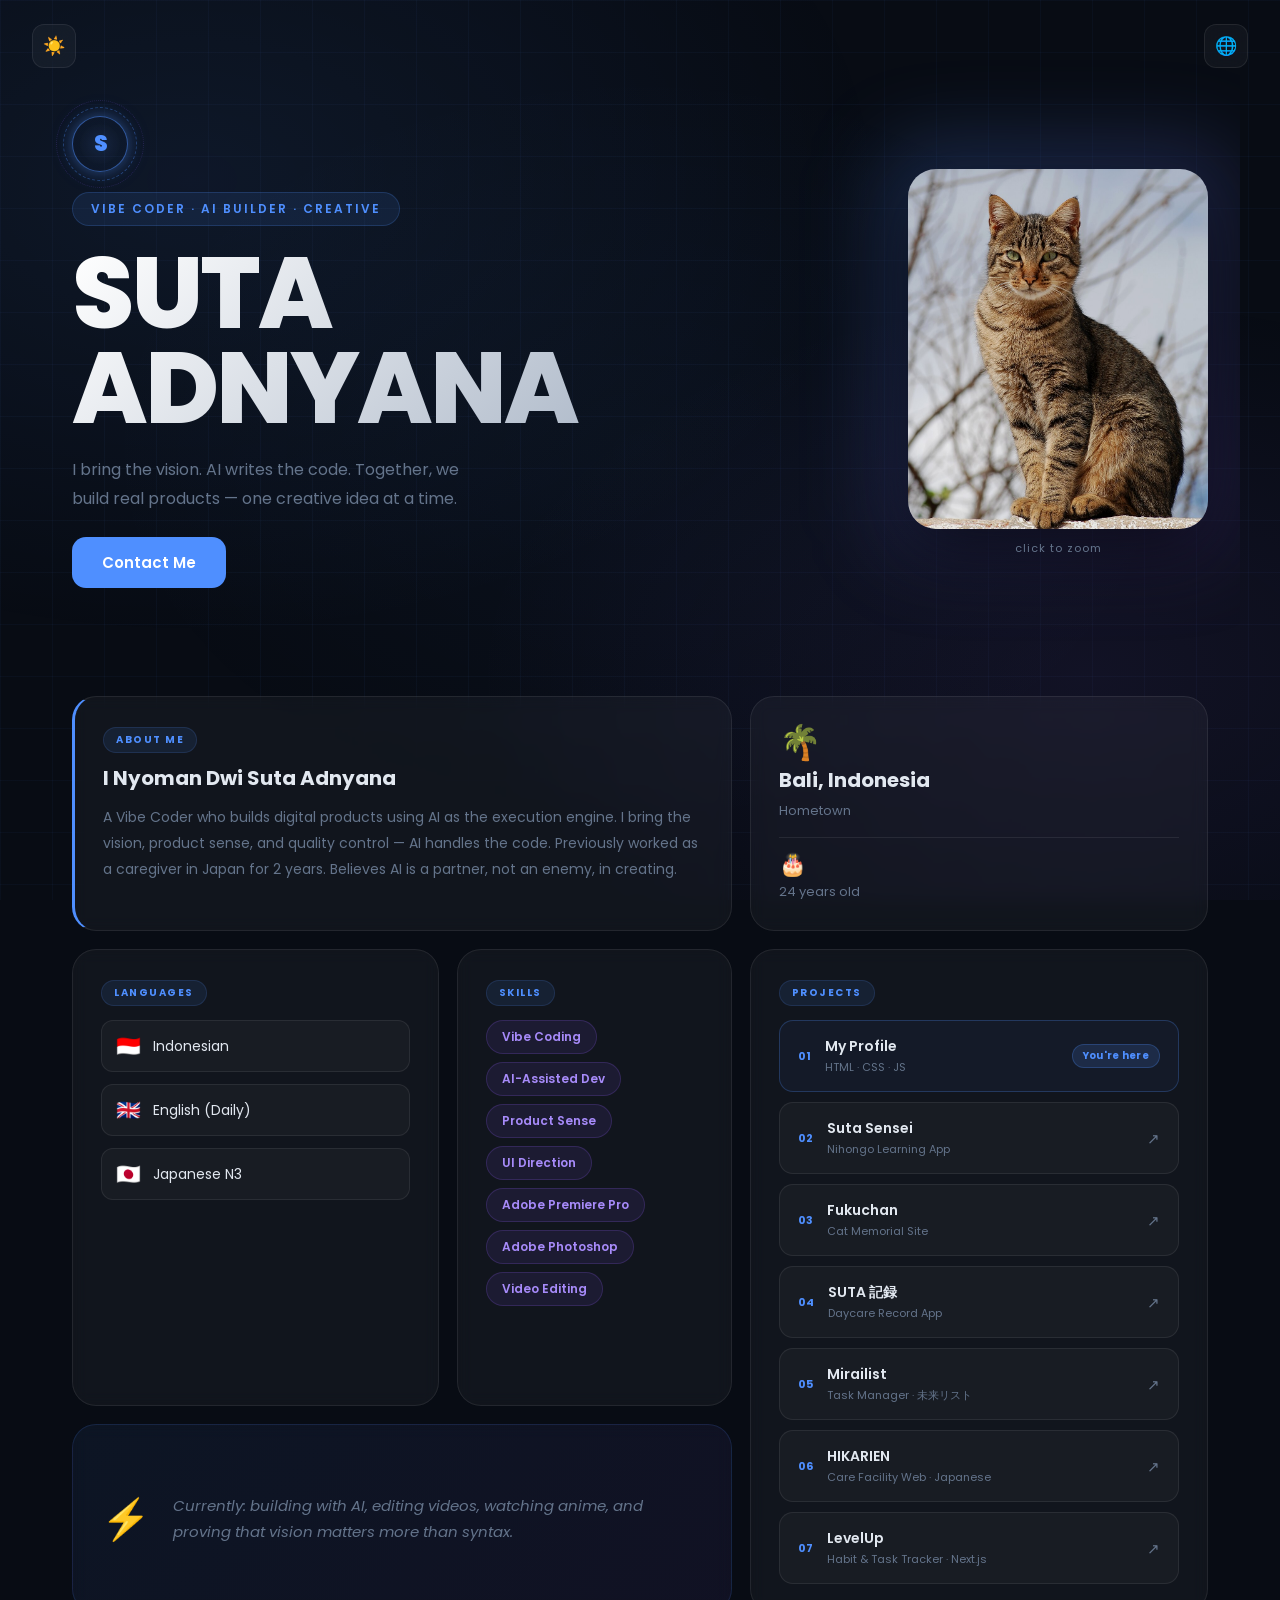
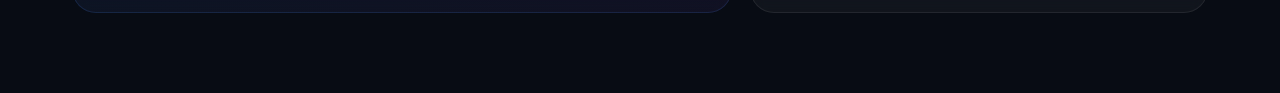
==== commit b3fda9dd: "Add LevelUp to projects list" ====
--- a/index.html
+++ b/index.html
@@ -212,7 +212,20 @@
             <span class="project-num">06</span>
             <div class="project-info">
               <span class="project-name" data-i18n="proj6">HIKARIEN</span>
-              <span class="project-tech">Care Facility Web</span>
+              <span class="project-tech">Care Facility Web · Japanese</span>
+            </div>
+            <span class="project-arrow">↗</span>
+          </a>
+          <a
+            href="https://getlevelup.vercel.app/login"
+            target="_blank"
+            rel="noopener"
+            class="project-item"
+          >
+            <span class="project-num">07</span>
+            <div class="project-info">
+              <span class="project-name" data-i18n="proj7">LevelUp</span>
+              <span class="project-tech">Habit & Task Tracker · Next.js</span>
             </div>
             <span class="project-arrow">↗</span>
           </a>
@@ -312,7 +325,7 @@
           proj3: "Fukuchan",
           proj4: "SUTA 記録",
           proj5: "Mirailist",
-          proj6: "HIKARIEN",
+          proj6: "HIKARIEN", proj7: "LevelUp",
           here: "You're here",
           statusText:
             "Currently: building with AI, editing videos, watching anime, and proving that vision matters more than syntax.",
@@ -351,7 +364,7 @@
           proj3: "Fukuchan",
           proj4: "SUTA 記録",
           proj5: "Mirailist",
-          proj6: "HIKARIEN",
+          proj6: "HIKARIEN", proj7: "LevelUp",
           here: "Kamu di sini",
           statusText:
             "Saat ini: membangun dengan AI, edit video, nonton anime, dan membuktikan bahwa visi lebih penting dari sintaks.",
@@ -390,7 +403,7 @@
           proj3: "福ちゃん",
           proj4: "SUTA 記録",
           proj5: "Mirailist",
-          proj6: "HIKARIEN",
+          proj6: "HIKARIEN", proj7: "LevelUp",
           here: "閲覧中",
           statusText:
             "現在：AIで開発中、動画編集、アニメ視聴、ビジョンがシンタックスより大事と証明中。",
@@ -429,7 +442,7 @@
           proj3: "福酱网站",
           proj4: "SUTA 記録",
           proj5: "Mirailist",
-          proj6: "HIKARIEN",
+          proj6: "HIKARIEN", proj7: "LevelUp",
           here: "您在此页",
           statusText:
             "目前：用AI开发，剪辑视频，看动漫，证明愿景比语法更重要。",
@@ -468,7 +481,7 @@
           proj3: "후쿠짱 사이트",
           proj4: "SUTA 記録",
           proj5: "Mirailist",
-          proj6: "HIKARIEN",
+          proj6: "HIKARIEN", proj7: "LevelUp",
           here: "현재 페이지",
           statusText:
             "현재: AI로 개발 중, 영상 편집, 애니메이션 시청, 비전이 문법보다 중요하다는 것을 증명 중.",
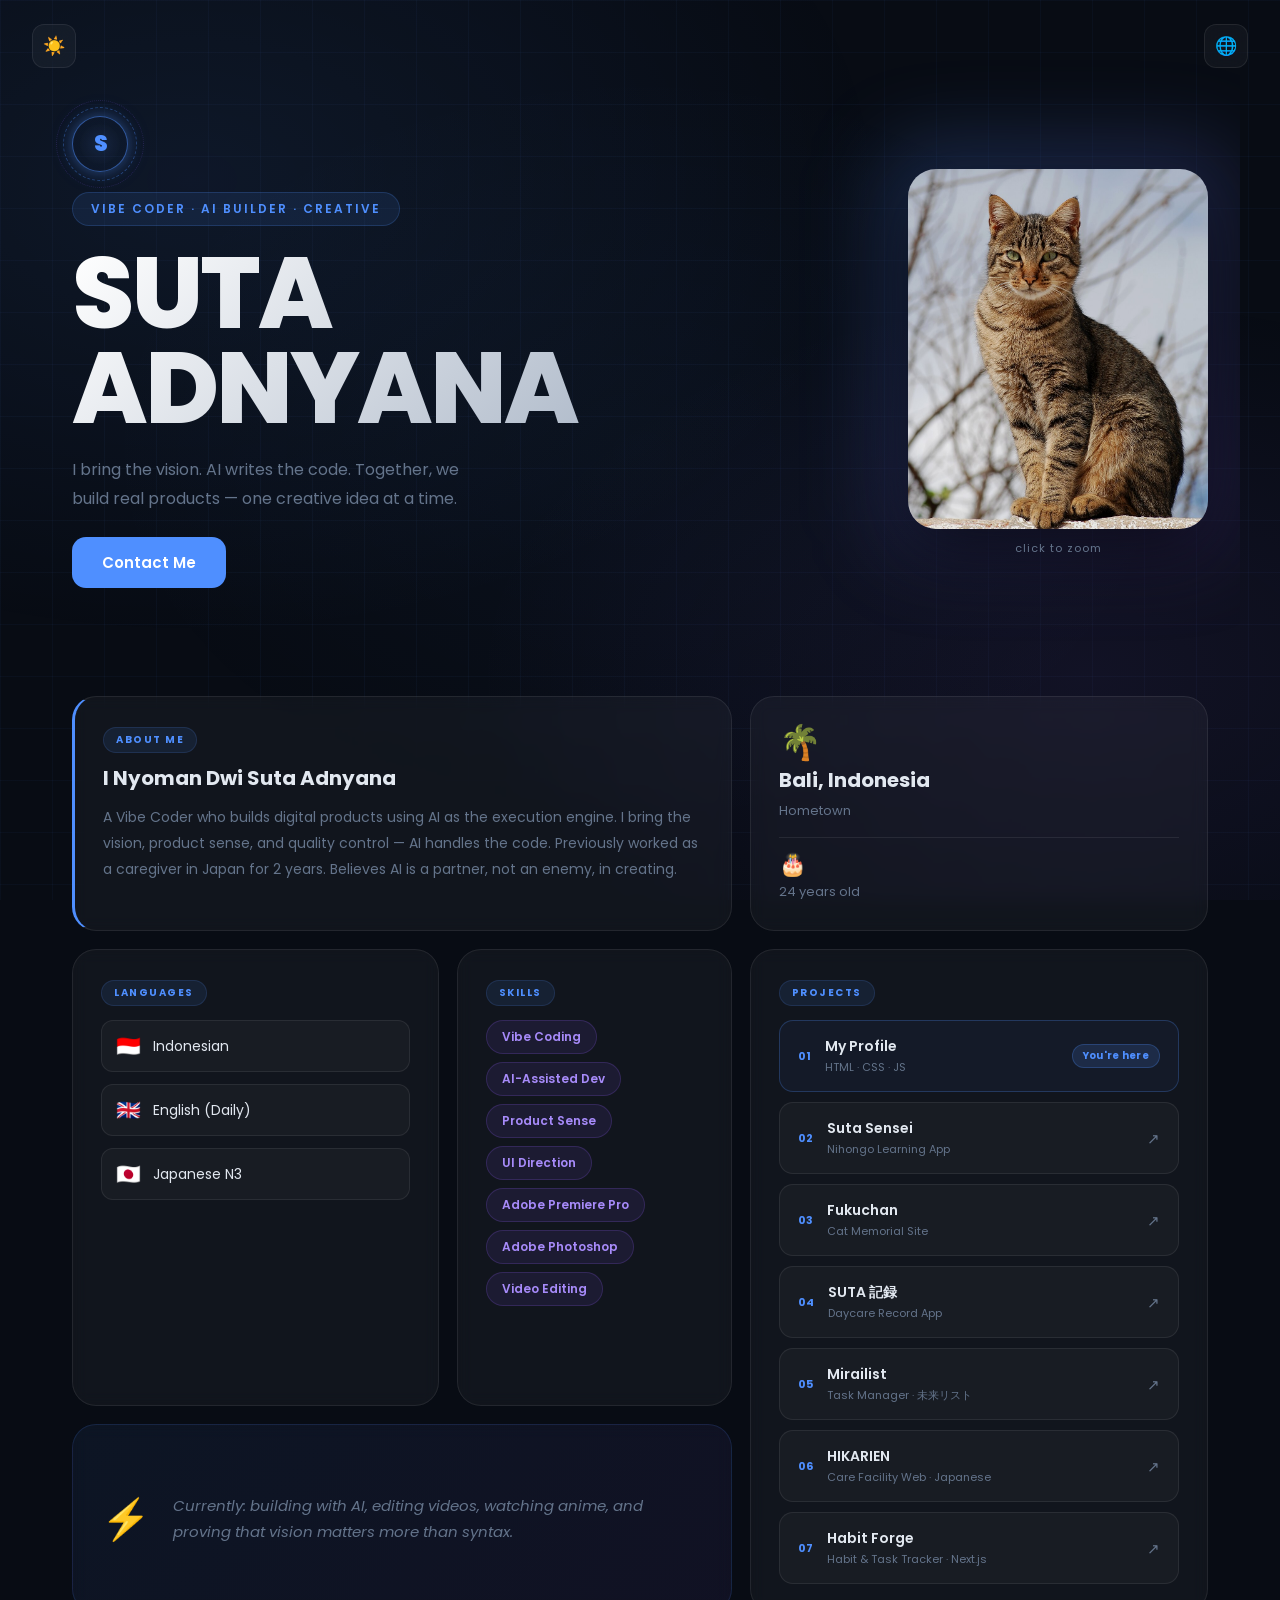
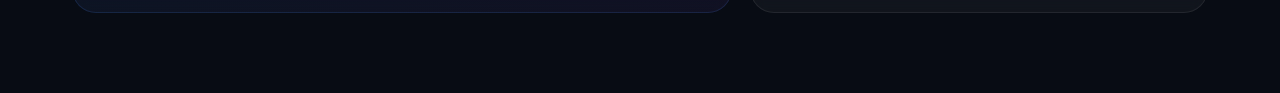
==== commit fee8ed42: "update: rename LevelUp -> Habit Forge in project list Update project #07 name, URL (gethabitforge.ve" ====
--- a/index.html
+++ b/index.html
@@ -217,14 +217,14 @@
             <span class="project-arrow">↗</span>
           </a>
           <a
-            href="https://getlevelup.vercel.app/login"
+            href="https://gethabitforge.vercel.app/login"
             target="_blank"
             rel="noopener"
             class="project-item"
           >
             <span class="project-num">07</span>
             <div class="project-info">
-              <span class="project-name" data-i18n="proj7">LevelUp</span>
+              <span class="project-name" data-i18n="proj7">Habit Forge</span>
               <span class="project-tech">Habit & Task Tracker · Next.js</span>
             </div>
             <span class="project-arrow">↗</span>
@@ -325,7 +325,7 @@
           proj3: "Fukuchan",
           proj4: "SUTA 記録",
           proj5: "Mirailist",
-          proj6: "HIKARIEN", proj7: "LevelUp",
+          proj6: "HIKARIEN", proj7: "Habit Forge",
           here: "You're here",
           statusText:
             "Currently: building with AI, editing videos, watching anime, and proving that vision matters more than syntax.",
@@ -364,7 +364,7 @@
           proj3: "Fukuchan",
           proj4: "SUTA 記録",
           proj5: "Mirailist",
-          proj6: "HIKARIEN", proj7: "LevelUp",
+          proj6: "HIKARIEN", proj7: "Habit Forge",
           here: "Kamu di sini",
           statusText:
             "Saat ini: membangun dengan AI, edit video, nonton anime, dan membuktikan bahwa visi lebih penting dari sintaks.",
@@ -403,7 +403,7 @@
           proj3: "福ちゃん",
           proj4: "SUTA 記録",
           proj5: "Mirailist",
-          proj6: "HIKARIEN", proj7: "LevelUp",
+          proj6: "HIKARIEN", proj7: "Habit Forge",
           here: "閲覧中",
           statusText:
             "現在：AIで開発中、動画編集、アニメ視聴、ビジョンがシンタックスより大事と証明中。",
@@ -442,7 +442,7 @@
           proj3: "福酱网站",
           proj4: "SUTA 記録",
           proj5: "Mirailist",
-          proj6: "HIKARIEN", proj7: "LevelUp",
+          proj6: "HIKARIEN", proj7: "Habit Forge",
           here: "您在此页",
           statusText:
             "目前：用AI开发，剪辑视频，看动漫，证明愿景比语法更重要。",
@@ -481,7 +481,7 @@
           proj3: "후쿠짱 사이트",
           proj4: "SUTA 記録",
           proj5: "Mirailist",
-          proj6: "HIKARIEN", proj7: "LevelUp",
+          proj6: "HIKARIEN", proj7: "Habit Forge",
           here: "현재 페이지",
           statusText:
             "현재: AI로 개발 중, 영상 편집, 애니메이션 시청, 비전이 문법보다 중요하다는 것을 증명 중.",
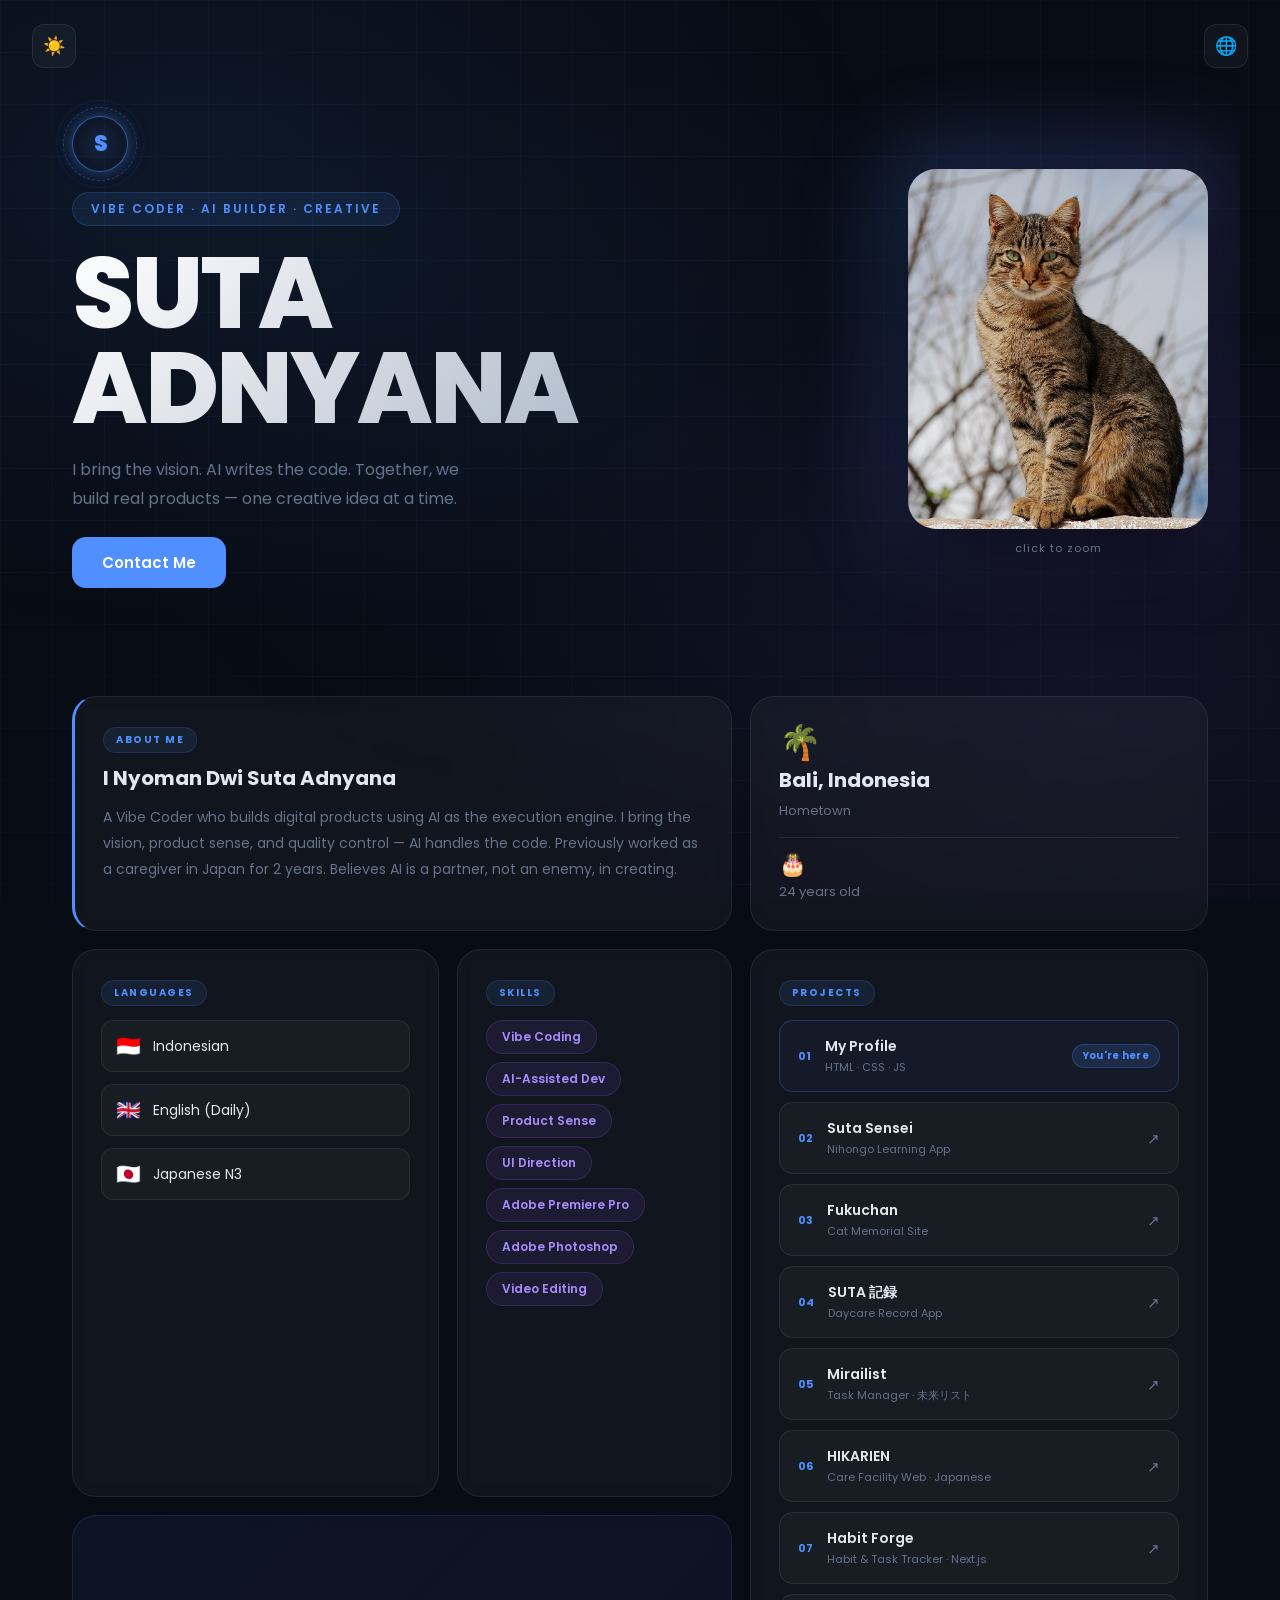
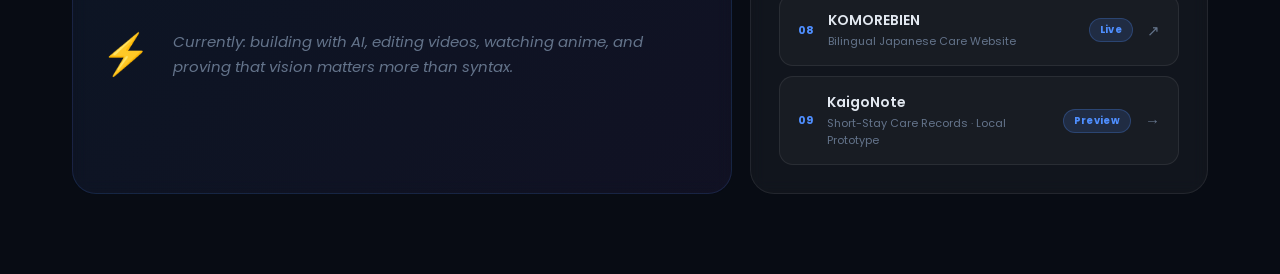
==== commit e9a33e44: "Show KOMOREBIEN and KaigoNote in portfolio with localized project preview" ====
--- a/index.html
+++ b/index.html
@@ -140,7 +140,7 @@
       </div>
 
       <!-- PROJECTS -->
-      <div class="card card-projects">
+      <div class="card card-projects" id="projects">
         <span class="tag" data-i18n="projectsTag">Projects</span>
         <div class="project-list">
           <a href="#" class="project-item project-self">
@@ -228,6 +228,29 @@
               <span class="project-tech">Habit & Task Tracker · Next.js</span>
             </div>
             <span class="project-arrow">↗</span>
+          </a>
+          <a
+            href="https://komorebi-care.web.app/"
+            target="_blank"
+            rel="noopener noreferrer"
+            class="project-item"
+          >
+            <span class="project-num">08</span>
+            <div class="project-info">
+              <span class="project-name" data-i18n="proj8">KOMOREBIEN</span>
+              <span class="project-tech" data-i18n="proj8Desc">Bilingual Japanese Care Website</span>
+            </div>
+            <span class="project-badge" data-i18n="projectLive">Live</span>
+            <span class="project-arrow" aria-hidden="true">↗</span>
+          </a>
+          <a href="kaigonote.html" class="project-item">
+            <span class="project-num">09</span>
+            <div class="project-info">
+              <span class="project-name" data-i18n="proj9">KaigoNote</span>
+              <span class="project-tech" data-i18n="proj9Desc">Short-Stay Care Records · Local Prototype</span>
+            </div>
+            <span class="project-badge" data-i18n="projectPreview">Preview</span>
+            <span class="project-arrow" aria-hidden="true">→</span>
           </a>
         </div>
       </div>
@@ -326,6 +349,9 @@
           proj4: "SUTA 記録",
           proj5: "Mirailist",
           proj6: "HIKARIEN", proj7: "Habit Forge",
+          proj8: "KOMOREBIEN", proj8Desc: "Bilingual Japanese Care Website",
+          proj9: "KaigoNote", proj9Desc: "Short-Stay Care Records · Local Prototype",
+          projectLive: "Live", projectPreview: "Preview",
           here: "You're here",
           statusText:
             "Currently: building with AI, editing videos, watching anime, and proving that vision matters more than syntax.",
@@ -365,6 +391,9 @@
           proj4: "SUTA 記録",
           proj5: "Mirailist",
           proj6: "HIKARIEN", proj7: "Habit Forge",
+          proj8: "KOMOREBIEN", proj8Desc: "Website Kaigo · Jepang & Inggris",
+          proj9: "KaigoNote", proj9Desc: "Catatan Care Short-Stay · Prototipe Lokal",
+          projectLive: "Online", projectPreview: "Pratinjau",
           here: "Kamu di sini",
           statusText:
             "Saat ini: membangun dengan AI, edit video, nonton anime, dan membuktikan bahwa visi lebih penting dari sintaks.",
@@ -404,6 +433,9 @@
           proj4: "SUTA 記録",
           proj5: "Mirailist",
           proj6: "HIKARIEN", proj7: "Habit Forge",
+          proj8: "こもれび苑", proj8Desc: "日本語・英語対応の介護施設サイト",
+          proj9: "KaigoNote", proj9Desc: "短期入所の介護記録 · ローカル試作版",
+          projectLive: "公開中", projectPreview: "プレビュー",
           here: "閲覧中",
           statusText:
             "現在：AIで開発中、動画編集、アニメ視聴、ビジョンがシンタックスより大事と証明中。",
@@ -443,6 +475,9 @@
           proj4: "SUTA 記録",
           proj5: "Mirailist",
           proj6: "HIKARIEN", proj7: "Habit Forge",
+          proj8: "KOMOREBIEN", proj8Desc: "日英双语护理机构网站",
+          proj9: "KaigoNote", proj9Desc: "短期入住护理记录 · 本地原型",
+          projectLive: "已上线", projectPreview: "预览",
           here: "您在此页",
           statusText:
             "目前：用AI开发，剪辑视频，看动漫，证明愿景比语法更重要。",
@@ -482,6 +517,9 @@
           proj4: "SUTA 記録",
           proj5: "Mirailist",
           proj6: "HIKARIEN", proj7: "Habit Forge",
+          proj8: "KOMOREBIEN", proj8Desc: "일본어·영어 지원 돌봄 시설 웹사이트",
+          proj9: "KaigoNote", proj9Desc: "단기 입소 돌봄 기록 · 로컬 프로토타입",
+          projectLive: "공개 중", projectPreview: "미리보기",
           here: "현재 페이지",
           statusText:
             "현재: AI로 개발 중, 영상 편집, 애니메이션 시청, 비전이 문법보다 중요하다는 것을 증명 중.",
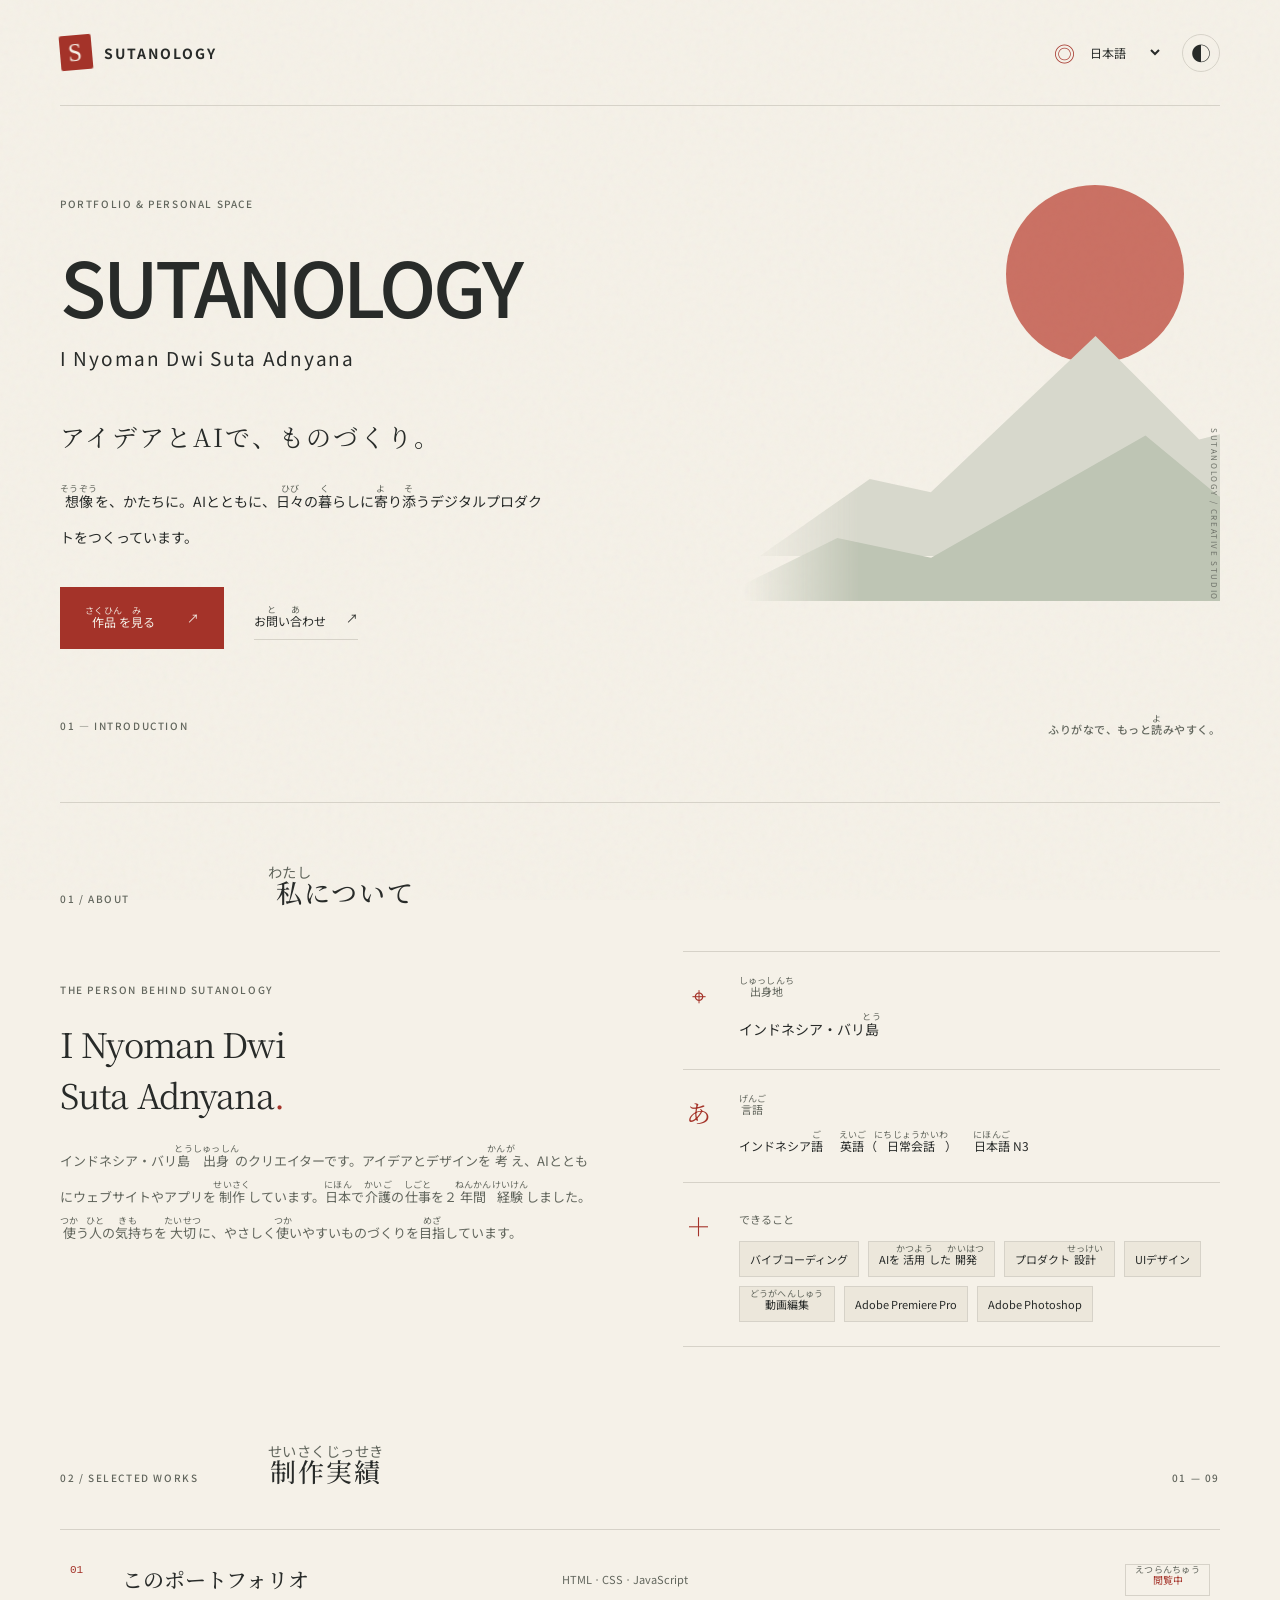
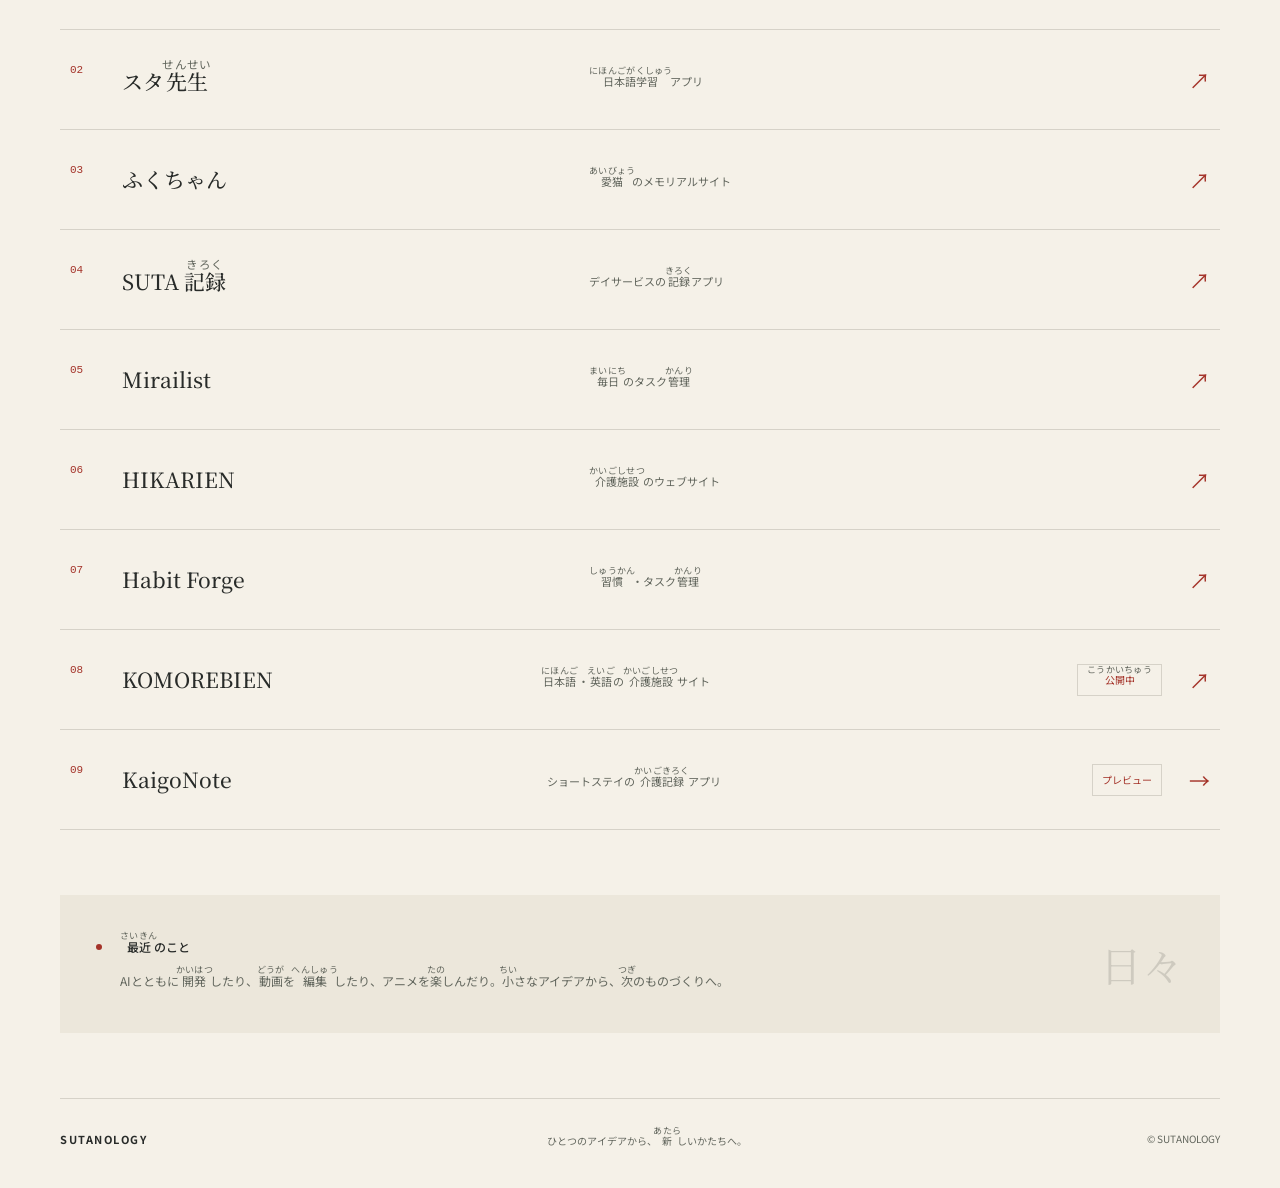
==== commit d880be87: "Redesign portfolio with Japanese styling and furigana" ====
--- a/index.html
+++ b/index.html
@@ -1,157 +1,53 @@
 <!doctype html>
-<html lang="en" data-theme="dark">
-  <head>
-    <meta charset="UTF-8" />
-    <meta name="viewport" content="width=device-width, initial-scale=1.0" />
-    <title>Sutanology</title>
-    <link
-      rel="icon"
-      type="image/svg+xml"
-      href="data:image/svg+xml,<svg xmlns='http://www.w3.org/2000/svg' viewBox='0 0 32 32'><rect width='32' height='32' rx='8' fill='%234f8fff'/><text x='50%' y='54%' dominant-baseline='middle' text-anchor='middle' font-family='Poppins,sans-serif' font-size='18' font-weight='800' fill='white'>S</text></svg>"
-    />
-    <link rel="preconnect" href="https://fonts.googleapis.com" />
-    <link rel="preconnect" href="https://fonts.gstatic.com" crossorigin />
-    <link
-      href="https://fonts.googleapis.com/css2?family=Poppins:wght@300;400;500;600;700;800&display=swap"
-      rel="stylesheet"
-    />
-    <link rel="stylesheet" href="index.css" />
-  </head>
-  <body>
-    <!-- ======= STAR FIELD ======= -->
-    <div class="star-field" id="starField" aria-hidden="true"></div>
-
-    <!-- ======= THEME TOGGLE ======= -->
-    <button
-      class="theme-toggle"
-      id="themeToggle"
-      aria-label="Toggle dark/light mode"
-      title="Toggle theme"
-    >
-      🌙
-    </button>
-
-    <!-- ======= LANGUAGE SWITCHER ======= -->
-    <div class="lang-switcher">
-      <button class="lang-trigger" id="langTrigger" title="Change Language">
-        🌐
-      </button>
-      <div class="lang-dropdown" id="langDropdown">
-        <button data-lang="en" class="lang-opt active">🇺🇸 English</button>
-        <button data-lang="id" class="lang-opt">🇮🇩 Indonesia</button>
-        <button data-lang="jp" class="lang-opt">🇯🇵 日本語</button>
-        <button data-lang="zh" class="lang-opt">🇨🇳 中文</button>
-        <button data-lang="ko" class="lang-opt">🇰🇷 한국어</button>
-      </div>
-    </div>
-
-    <!-- ======= HERO ======= -->
-    <section class="hero">
-      <div class="hero-left">
-        <!-- Sutanology brand mark -->
-        <div class="logo-emblem" aria-label="Sutanology">
-          <div class="logo-emblem-ring-2"></div>
-          <div class="logo-emblem-ring"></div>
-          <div class="logo-emblem-core">S</div>
-        </div>
-
-        <span class="hero-tag" data-i18n="heroTag"
-          >Vibe Coder · AI Builder · Creative</span
-        >
-        <h1 class="hero-name">SUTA<br />ADNYANA</h1>
-        <p class="hero-desc" data-i18n="heroDesc">
-          I bring the vision. AI writes the code. Together, we build real
-          products — one creative idea at a time.
-        </p>
-        <div class="hero-actions">
-          <button
-            class="btn-primary"
-            id="contactTrigger"
-            data-i18n="contactBtn"
-          >
-            Contact Me
-          </button>
-        </div>
-      </div>
-
-      <div class="hero-right">
-        <div class="photo-wrapper">
-          <img src="Cat.jpg" alt="Suta Adnyana" id="profilePhoto" />
-          <span class="photo-hint" id="photoHint">click to zoom</span>
-        </div>
-      </div>
-    </section>
-
-    <!-- ======= BENTO GRID ======= -->
-    <main class="bento">
-      <!-- ABOUT -->
-      <div class="card card-about">
-        <span class="tag" data-i18n="aboutTag">About Me</span>
-        <h2>I Nyoman Dwi Suta Adnyana</h2>
-        <p data-i18n="aboutDesc">
-          A Vibe Coder who builds digital products using AI as the execution
-          engine. I bring the vision, product sense, and quality control — AI
-          handles the code. Previously worked as a caregiver in Japan for 2
-          years. Believes AI is a partner, not an enemy, in creating.
-        </p>
-      </div>
-
-      <!-- ORIGIN -->
-      <div class="card card-origin">
-        <div class="card-icon">🌴</div>
-        <h3>Bali, Indonesia</h3>
-        <span class="muted-text" data-i18n="hometown">Hometown</span>
-        <div class="divider"></div>
-        <div class="card-icon small">🎂</div>
-        <span class="muted-text" data-i18n="age">24 years old</span>
-      </div>
-
-      <!-- LANGUAGE -->
-      <div class="card card-lang">
-        <span class="tag" data-i18n="langTag">Languages</span>
-        <div class="lang-list">
-          <div class="lang-row">
-            <span class="flag">🇮🇩</span
-            ><span data-i18n="lang1">Indonesian</span>
-          </div>
-          <div class="lang-row">
-            <span class="flag">🇬🇧</span
-            ><span data-i18n="lang2">English (Daily)</span>
-          </div>
-          <div class="lang-row">
-            <span class="flag">🇯🇵</span
-            ><span data-i18n="lang3">Japanese N3</span>
-          </div>
-        </div>
-      </div>
-
-      <!-- SKILLS -->
-      <div class="card card-skills">
-        <span class="tag" data-i18n="skillsTag">Skills</span>
-        <div class="skill-tags">
-          <span data-i18n="skillVibe">Vibe Coding</span>
-          <span data-i18n="skillAI">AI-Assisted Dev</span>
-          <span data-i18n="skillProduct">Product Sense</span>
-          <span data-i18n="skillUI">UI Direction</span>
-          <span>Adobe Premiere Pro</span>
-          <span>Adobe Photoshop</span>
-          <span data-i18n="skillVideo">Video Editing</span>
-        </div>
-      </div>
-
-      <!-- PROJECTS -->
-      <div class="card card-projects" id="projects">
-        <span class="tag" data-i18n="projectsTag">Projects</span>
-        <div class="project-list">
-          <a href="#" class="project-item project-self">
+<html lang="ja" data-theme="light">
+<head>
+ <meta charset="UTF-8">
+ <meta name="viewport" content="width=device-width, initial-scale=1">
+ <meta name="description" content="SUTANOLOGY — I Nyoman Dwi Suta Adnyanaのポートフォリオ。AIとともに、日々の暮らしに寄り添うウェブサイトやアプリを制作しています。">
+ <meta name="theme-color" content="#f5f1e8">
+ <title>SUTANOLOGY — I Nyoman Dwi Suta Adnyana</title>
+ <link rel="icon" href="data:image/svg+xml,%3Csvg xmlns='http://www.w3.org/2000/svg' viewBox='0 0 40 40'%3E%3Crect width='40' height='40' rx='6' fill='%23ad382e'/%3E%3Ctext x='50%25' y='55%25' dominant-baseline='middle' text-anchor='middle' font-family='serif' font-size='26' fill='%23f5f1e8'%3ES%3C/text%3E%3C/svg%3E">
+ <link rel="preconnect" href="https://fonts.googleapis.com">
+ <link rel="preconnect" href="https://fonts.gstatic.com" crossorigin>
+ <link href="https://fonts.googleapis.com/css2?family=Noto+Sans+JP:wght@400;500;600;700&family=Noto+Serif+JP:wght@400;500;600&display=swap" rel="stylesheet">
+ <link rel="stylesheet" href="home.css">
+ <script src="home.js" defer></script>
+</head>
+<body id="top">
+ <header class="site-header">
+  <a class="wordmark" href="#top"><span class="seal" aria-hidden="true">S</span>SUTANOLOGY</a>
+  <div class="header-controls">
+   <label class="language-control"><span aria-hidden="true">◎</span><select id="language" aria-label="言語 / Language"><option value="jp" selected>日本語</option><option value="id">Indonesia</option><option value="en">English</option><option value="zh">中文</option><option value="ko">한국어</option></select></label>
+   <button id="themeToggle" class="theme-toggle" type="button" aria-label="テーマを切り替え">◐</button>
+  </div>
+ </header>
+ <main>
+  <section class="hero" aria-labelledby="hero-name">
+   <div class="hero-art" aria-hidden="true"><span class="sun"></span><span class="mountain mountain-back"></span><span class="mountain mountain-front"></span><span class="art-caption">SUTANOLOGY / CREATIVE STUDIO</span></div>
+   <div class="hero-content">
+    <p class="eyebrow">PORTFOLIO & PERSONAL SPACE</p>
+    <h1 id="hero-name">SUTANOLOGY<span class="name">I Nyoman Dwi Suta Adnyana</span></h1>
+    <p class="hero-tag" data-i18n="heroTag">アイデアとAIで、ものづくり。</p> <p class="hero-desc" data-i18n="heroDesc"><ruby>想像<rp>（</rp><rt>そうぞう</rt><rp>）</rp></ruby>を、かたちに。AIとともに、<ruby>日々<rp>（</rp><rt>ひび</rt><rp>）</rp></ruby>の<ruby>暮<rp>（</rp><rt>く</rt><rp>）</rp></ruby>らしに<ruby>寄<rp>（</rp><rt>よ</rt><rp>）</rp></ruby>り<ruby>添<rp>（</rp><rt>そ</rt><rp>）</rp></ruby>うデジタルプロダクトをつくっています。</p>
+    <div class="hero-actions"><a class="btn-primary" href="#projects"><span data-i18n="workLink"><ruby>作品<rp>（</rp><rt>さくひん</rt><rp>）</rp></ruby>を<ruby>見<rp>（</rp><rt>み</rt><rp>）</rp></ruby>る</span> <span aria-hidden="true">↗</span></a><button class="btn-text" id="contactTrigger" type="button"><span data-i18n="contactBtn">お<ruby>問<rp>（</rp><rt>と</rt><rp>）</rp></ruby>い<ruby>合<rp>（</rp><rt>あ</rt><rp>）</rp></ruby>わせ</span> <span aria-hidden="true">↗</span></button></div>
+   </div>
+   <div class="hero-foot"><span>01 — INTRODUCTION</span><span data-i18n="readingNote">ふりがなで、もっと<ruby>読<rp>（</rp><rt>よ</rt><rp>）</rp></ruby>みやすく。</span></div>
+  </section>
+  <section class="about-section" id="about" aria-labelledby="about-heading">
+   <div class="section-heading"><span class="section-no">01 / ABOUT</span><h2 id="about-heading" data-i18n="aboutTag"><ruby>私<rp>（</rp><rt>わたし</rt><rp>）</rp></ruby>について</h2></div>
+   <div class="about-grid">
+    <article class="about-story"><p class="small-label">THE PERSON BEHIND SUTANOLOGY</p><h3>I Nyoman Dwi<br>Suta Adnyana<span class="red-dot">.</span></h3><p class="about-desc" data-i18n="aboutDesc">インドネシア・バリ<ruby>島<rp>（</rp><rt>とう</rt><rp>）</rp></ruby><ruby>出身<rp>（</rp><rt>しゅっしん</rt><rp>）</rp></ruby>のクリエイターです。アイデアとデザインを<ruby>考<rp>（</rp><rt>かんが</rt><rp>）</rp></ruby>え、AIとともにウェブサイトやアプリを<ruby>制作<rp>（</rp><rt>せいさく</rt><rp>）</rp></ruby>しています。<ruby>日本<rp>（</rp><rt>にほん</rt><rp>）</rp></ruby>で<ruby>介護<rp>（</rp><rt>かいご</rt><rp>）</rp></ruby>の<ruby>仕事<rp>（</rp><rt>しごと</rt><rp>）</rp></ruby>を２<ruby>年間<rp>（</rp><rt>ねんかん</rt><rp>）</rp></ruby><ruby>経験<rp>（</rp><rt>けいけん</rt><rp>）</rp></ruby>しました。<ruby>使<rp>（</rp><rt>つか</rt><rp>）</rp></ruby>う<ruby>人<rp>（</rp><rt>ひと</rt><rp>）</rp></ruby>の<ruby>気持<rp>（</rp><rt>きも</rt><rp>）</rp></ruby>ちを<ruby>大切<rp>（</rp><rt>たいせつ</rt><rp>）</rp></ruby>に、やさしく<ruby>使<rp>（</rp><rt>つか</rt><rp>）</rp></ruby>いやすいものづくりを<ruby>目指<rp>（</rp><rt>めざ</rt><rp>）</rp></ruby>しています。</p></article>
+    <div class="details"><div class="detail-row"><span class="detail-symbol" aria-hidden="true">⌖</span><div><p class="detail-label" data-i18n="hometown"><ruby>出身地<rp>（</rp><rt>しゅっしんち</rt><rp>）</rp></ruby></p> <p data-i18n="originName">インドネシア・バリ<ruby>島<rp>（</rp><rt>とう</rt><rp>）</rp></ruby></p></div></div><div class="detail-row"><span class="detail-symbol" aria-hidden="true">あ</span><div><p class="detail-label" data-i18n="langTag"><ruby>言語<rp>（</rp><rt>げんご</rt><rp>）</rp></ruby></p><div class="lang-list"><span data-i18n="lang1">インドネシア<ruby>語<rp>（</rp><rt>ご</rt><rp>）</rp></ruby></span> <span data-i18n="lang2"><ruby>英語<rp>（</rp><rt>えいご</rt><rp>）</rp></ruby>（<ruby>日常会話<rp>（</rp><rt>にちじょうかいわ</rt><rp>）</rp></ruby>）</span> <span data-i18n="lang3"><ruby>日本語<rp>（</rp><rt>にほんご</rt><rp>）</rp></ruby> N3</span></div></div></div><div class="detail-row"><span class="detail-symbol" aria-hidden="true">＋</span><div><p class="detail-label" data-i18n="skillsTag">できること</p><div class="skill-tags"><span data-i18n="skillVibe">バイブコーディング</span><span data-i18n="skillAI">AIを<ruby>活用<rp>（</rp><rt>かつよう</rt><rp>）</rp></ruby>した<ruby>開発<rp>（</rp><rt>かいはつ</rt><rp>）</rp></ruby></span><span data-i18n="skillProduct">プロダクト<ruby>設計<rp>（</rp><rt>せっけい</rt><rp>）</rp></ruby></span><span data-i18n="skillUI">UIデザイン</span><span data-i18n="skillVideo"><ruby>動画編集<rp>（</rp><rt>どうがへんしゅう</rt><rp>）</rp></ruby></span><span>Adobe Premiere Pro</span><span>Adobe Photoshop</span></div></div></div></div>
+   </div>
+  </section>
+  <section class="work-section" id="projects" aria-labelledby="work-heading"><div class="section-heading"><span class="section-no">02 / SELECTED WORKS</span><h2 id="work-heading" data-i18n="projectsTag"><ruby>制作実績<rp>（</rp><rt>せいさくじっせき</rt><rp>）</rp></ruby></h2><span class="work-count">01 — 09</span></div><div class="project-list"><a href="#top" class="project-item project-self">
             <span class="project-num">01</span>
             <div class="project-info">
-              <span class="project-name" data-i18n="proj1">My Profile</span>
-              <span class="project-tech">HTML · CSS · JS</span>
+              <span class="project-name" data-i18n="proj1">このポートフォリオ</span>
+              <span class="project-tech" data-i18n="tech1">HTML · CSS · JavaScript</span>
             </div>
-            <span class="project-badge" data-i18n="here">You're here</span>
+            <span class="project-badge" data-i18n="here"><ruby>閲覧中<rp>（</rp><rt>えつらんちゅう</rt><rp>）</rp></ruby></span>
           </a>
-          <a
+<a
             href="https://sutasensei.vercel.app/"
             target="_blank"
             rel="noopener"
@@ -159,12 +55,12 @@
           >
             <span class="project-num">02</span>
             <div class="project-info">
-              <span class="project-name" data-i18n="proj2">Suta Sensei</span>
-              <span class="project-tech">Nihongo Learning App</span>
+              <span class="project-name" data-i18n="proj2">スタ<ruby>先生<rp>（</rp><rt>せんせい</rt><rp>）</rp></ruby></span>
+              <span class="project-tech" data-i18n="tech2"><ruby>日本語学習<rp>（</rp><rt>にほんごがくしゅう</rt><rp>）</rp></ruby>アプリ</span>
             </div>
             <span class="project-arrow">↗</span>
           </a>
-          <a
+<a
             href="https://fukuchandayo.netlify.app/"
             target="_blank"
             rel="noopener"
@@ -172,12 +68,12 @@
           >
             <span class="project-num">03</span>
             <div class="project-info">
-              <span class="project-name" data-i18n="proj3">Fukuchan</span>
-              <span class="project-tech">Cat Memorial Site</span>
+              <span class="project-name" data-i18n="proj3">ふくちゃん</span>
+              <span class="project-tech" data-i18n="tech3"><ruby>愛猫<rp>（</rp><rt>あいびょう</rt><rp>）</rp></ruby>のメモリアルサイト</span>
             </div>
             <span class="project-arrow">↗</span>
           </a>
-          <a
+<a
             href="https://suta-kiroku.netlify.app/"
             target="_blank"
             rel="noopener"
@@ -185,12 +81,12 @@
           >
             <span class="project-num">04</span>
             <div class="project-info">
-              <span class="project-name" data-i18n="proj4">SUTA 記録</span>
-              <span class="project-tech">Daycare Record App</span>
+              <span class="project-name" data-i18n="proj4">SUTA <ruby>記録<rp>（</rp><rt>きろく</rt><rp>）</rp></ruby></span>
+              <span class="project-tech" data-i18n="tech4">デイサービスの<ruby>記録<rp>（</rp><rt>きろく</rt><rp>）</rp></ruby>アプリ</span>
             </div>
             <span class="project-arrow">↗</span>
           </a>
-          <a
+<a
             href="https://mirailist.vercel.app/"
             target="_blank"
             rel="noopener"
@@ -199,11 +95,11 @@
             <span class="project-num">05</span>
             <div class="project-info">
               <span class="project-name" data-i18n="proj5">Mirailist</span>
-              <span class="project-tech">Task Manager · 未来リスト</span>
+              <span class="project-tech" data-i18n="tech5"><ruby>毎日<rp>（</rp><rt>まいにち</rt><rp>）</rp></ruby>のタスク<ruby>管理<rp>（</rp><rt>かんり</rt><rp>）</rp></ruby></span>
             </div>
             <span class="project-arrow">↗</span>
           </a>
-          <a
+<a
             href="https://hikarien.vercel.app/"
             target="_blank"
             rel="noopener"
@@ -212,11 +108,11 @@
             <span class="project-num">06</span>
             <div class="project-info">
               <span class="project-name" data-i18n="proj6">HIKARIEN</span>
-              <span class="project-tech">Care Facility Web · Japanese</span>
+              <span class="project-tech" data-i18n="tech6"><ruby>介護施設<rp>（</rp><rt>かいごしせつ</rt><rp>）</rp></ruby>のウェブサイト</span>
             </div>
             <span class="project-arrow">↗</span>
           </a>
-          <a
+<a
             href="https://gethabitforge.vercel.app/login"
             target="_blank"
             rel="noopener"
@@ -225,11 +121,11 @@
             <span class="project-num">07</span>
             <div class="project-info">
               <span class="project-name" data-i18n="proj7">Habit Forge</span>
-              <span class="project-tech">Habit & Task Tracker · Next.js</span>
+              <span class="project-tech" data-i18n="tech7"><ruby>習慣<rp>（</rp><rt>しゅうかん</rt><rp>）</rp></ruby>・タスク<ruby>管理<rp>（</rp><rt>かんり</rt><rp>）</rp></ruby></span>
             </div>
             <span class="project-arrow">↗</span>
           </a>
-          <a
+<a
             href="https://komorebi-care.web.app/"
             target="_blank"
             rel="noopener noreferrer"
@@ -238,458 +134,23 @@
             <span class="project-num">08</span>
             <div class="project-info">
               <span class="project-name" data-i18n="proj8">KOMOREBIEN</span>
-              <span class="project-tech" data-i18n="proj8Desc">Bilingual Japanese Care Website</span>
+              <span class="project-tech" data-i18n="proj8Desc"><ruby>日本語<rp>（</rp><rt>にほんご</rt><rp>）</rp></ruby>・<ruby>英語<rp>（</rp><rt>えいご</rt><rp>）</rp></ruby>の<ruby>介護施設<rp>（</rp><rt>かいごしせつ</rt><rp>）</rp></ruby>サイト</span>
             </div>
-            <span class="project-badge" data-i18n="projectLive">Live</span>
+            <span class="project-badge" data-i18n="projectLive"><ruby>公開中<rp>（</rp><rt>こうかいちゅう</rt><rp>）</rp></ruby></span>
             <span class="project-arrow" aria-hidden="true">↗</span>
           </a>
-          <a href="kaigonote.html" class="project-item">
+<a href="kaigonote.html" class="project-item">
             <span class="project-num">09</span>
             <div class="project-info">
               <span class="project-name" data-i18n="proj9">KaigoNote</span>
-              <span class="project-tech" data-i18n="proj9Desc">Short-Stay Care Records · Local Prototype</span>
+              <span class="project-tech" data-i18n="proj9Desc">ショートステイの<ruby>介護記録<rp>（</rp><rt>かいごきろく</rt><rp>）</rp></ruby>アプリ</span>
             </div>
-            <span class="project-badge" data-i18n="projectPreview">Preview</span>
+            <span class="project-badge" data-i18n="projectPreview">プレビュー</span>
             <span class="project-arrow" aria-hidden="true">→</span>
-          </a>
-        </div>
-      </div>
-
-      <!-- STATUS -->
-      <div class="card card-status">
-        <span class="status-icon">⚡</span>
-        <p class="status-text" data-i18n="statusText">
-          Currently: building with AI, editing videos, watching anime, and
-          proving that vision matters more than syntax.
-        </p>
-      </div>
-    </main>
-
-    <!-- ======= PHOTO LIGHTBOX ======= -->
-    <div class="photo-lightbox" id="photoLightbox">
-      <div class="lightbox-backdrop" id="lightboxBackdrop"></div>
-      <img
-        src="Cat.jpg"
-        class="lightbox-img"
-        id="lightboxImg"
-        alt="Suta Adnyana"
-      />
-      <button class="lightbox-close" id="lightboxClose">✕</button>
-    </div>
-
-    <!-- ======= CONTACT MODAL ======= -->
-    <div class="modal-overlay" id="contactModal">
-      <div class="modal-box">
-        <button class="modal-close" id="modalClose">✕</button>
-        <h2 data-i18n="modalTitle">Get in Touch</h2>
-        <p class="modal-sub" data-i18n="modalSub">
-          Feel free to reach out anytime.
-        </p>
-        <div class="contact-list">
-          <div class="contact-row">
-            <span class="contact-icon">✉</span>
-            <div>
-              <span class="contact-label" data-i18n="emailLabel">Email</span>
-              <span class="contact-val">komangsuta187@gmail.com</span>
-            </div>
-          </div>
-          <div class="contact-row">
-            <span class="contact-icon">📱</span>
-            <div>
-              <span class="contact-label" data-i18n="phoneLabel">Phone</span>
-              <span class="contact-val">070-9452-0550</span>
-            </div>
-          </div>
-          <a
-            href="https://www.instagram.com/stillsuta_"
-            target="_blank"
-            rel="noopener"
-            class="contact-row contact-row-link"
-          >
-            <span class="contact-icon">📸</span>
-            <div>
-              <span class="contact-label" data-i18n="igLabel">Instagram</span>
-              <span class="contact-val">@stillsuta_ ↗</span>
-            </div>
-          </a>
-        </div>
-      </div>
-    </div>
-
-    <script>
-      // =========================
-      // DATA TERJEMAHAN
-      // =========================
-
-      const i18n = {
-        en: {
-          heroTag: "Vibe Coder · AI Builder · Creative",
-          heroDesc:
-            "I bring the vision. AI writes the code. Together, we build real products — one creative idea at a time.",
-          contactBtn: "Contact Me",
-          aboutTag: "About Me",
-          aboutDesc:
-            "A Vibe Coder who builds digital products using AI as the execution engine. I bring the vision, product sense, and quality control — AI handles the code. Previously worked as a caregiver in Japan for 2 years. Believes AI is a partner, not an enemy, in creating.",
-          hometown: "Hometown",
-          age: "24 years old",
-          langTag: "Languages",
-          lang1: "Indonesian",
-          lang2: "English (Daily)",
-          lang3: "Japanese N3",
-          skillsTag: "Skills",
-          skillVibe: "Vibe Coding",
-          skillAI: "AI-Assisted Dev",
-          skillProduct: "Product Sense",
-          skillUI: "UI Direction",
-          skillVideo: "Video Editing",
-          projectsTag: "Projects",
-          proj1: "My Profile",
-          proj2: "Suta Sensei",
-          proj3: "Fukuchan",
-          proj4: "SUTA 記録",
-          proj5: "Mirailist",
-          proj6: "HIKARIEN", proj7: "Habit Forge",
-          proj8: "KOMOREBIEN", proj8Desc: "Bilingual Japanese Care Website",
-          proj9: "KaigoNote", proj9Desc: "Short-Stay Care Records · Local Prototype",
-          projectLive: "Live", projectPreview: "Preview",
-          here: "You're here",
-          statusText:
-            "Currently: building with AI, editing videos, watching anime, and proving that vision matters more than syntax.",
-          modalTitle: "Get in Touch",
-          modalSub: "Feel free to reach out anytime.",
-          emailLabel: "Email",
-          phoneLabel: "Phone",
-          igLabel: "Instagram",
-          zoomIn: "click to zoom",
-          zoomOut: "click to close",
-        },
-
-        id: {
-          heroTag: "Vibe Coder · AI Builder · Kreatif",
-          heroDesc:
-            "Saya membawa visi. AI menulis kodenya. Bersama, kami membangun produk nyata — satu ide kreatif dalam satu waktu.",
-          contactBtn: "Hubungi Saya",
-          aboutTag: "Tentang Saya",
-          aboutDesc:
-            "Seorang Vibe Coder yang membangun produk digital menggunakan AI sebagai mesin eksekusi. Saya membawa visi, product sense, dan quality control — AI yang mengerjakan kodenya. Pernah bekerja sebagai caregiver di Jepang selama 2 tahun. Percaya bahwa AI adalah partner, bukan musuh, dalam berkarya.",
-          hometown: "Kampung Halaman",
-          age: "24 tahun",
-          langTag: "Bahasa",
-          lang1: "Indonesia",
-          lang2: "Inggris (Percakapan)",
-          lang3: "Jepang N3",
-          skillsTag: "Keahlian",
-          skillVibe: "Vibe Coding",
-          skillAI: "AI-Assisted Dev",
-          skillProduct: "Product Sense",
-          skillUI: "UI Direction",
-          skillVideo: "Edit Video",
-          projectsTag: "Proyek",
-          proj1: "My Profile",
-          proj2: "Suta Sensei",
-          proj3: "Fukuchan",
-          proj4: "SUTA 記録",
-          proj5: "Mirailist",
-          proj6: "HIKARIEN", proj7: "Habit Forge",
-          proj8: "KOMOREBIEN", proj8Desc: "Website Kaigo · Jepang & Inggris",
-          proj9: "KaigoNote", proj9Desc: "Catatan Care Short-Stay · Prototipe Lokal",
-          projectLive: "Online", projectPreview: "Pratinjau",
-          here: "Kamu di sini",
-          statusText:
-            "Saat ini: membangun dengan AI, edit video, nonton anime, dan membuktikan bahwa visi lebih penting dari sintaks.",
-          modalTitle: "Hubungi Saya",
-          modalSub: "Jangan sungkan untuk menghubungi saya.",
-          emailLabel: "Email",
-          phoneLabel: "Telepon",
-          igLabel: "Instagram",
-          zoomIn: "klik untuk zoom",
-          zoomOut: "klik untuk tutup",
-        },
-
-        jp: {
-          heroTag: "バイブコーダー · AI開発 · クリエイティブ",
-          heroDesc:
-            "ビジョンを持ち込み、AIがコードを書く。共に、本物のプロダクトを作り上げる。",
-          contactBtn: "連絡する",
-          aboutTag: "自己紹介",
-          aboutDesc:
-            "AIを実行エンジンとして活用するバイブコーダーです。ビジョン・プロダクト感覚・品質管理を担当し、コードはAIに任せます。介護士として日本で2年間働いた経験があります。AIは創造のパートナーだと信じています。",
-          hometown: "出身地",
-          age: "24歳",
-          langTag: "言語スキル",
-          lang1: "インドネシア語",
-          lang2: "英語（日常会話）",
-          lang3: "日本語 N3",
-          skillsTag: "スキル",
-          skillVibe: "バイブコーディング",
-          skillAI: "AI支援開発",
-          skillProduct: "プロダクトセンス",
-          skillUI: "UIディレクション",
-          skillVideo: "動画編集",
-          projectsTag: "プロジェクト",
-          proj1: "マイプロフィール",
-          proj2: "スタ先生",
-          proj3: "福ちゃん",
-          proj4: "SUTA 記録",
-          proj5: "Mirailist",
-          proj6: "HIKARIEN", proj7: "Habit Forge",
-          proj8: "こもれび苑", proj8Desc: "日本語・英語対応の介護施設サイト",
-          proj9: "KaigoNote", proj9Desc: "短期入所の介護記録 · ローカル試作版",
-          projectLive: "公開中", projectPreview: "プレビュー",
-          here: "閲覧中",
-          statusText:
-            "現在：AIで開発中、動画編集、アニメ視聴、ビジョンがシンタックスより大事と証明中。",
-          modalTitle: "お問い合わせ",
-          modalSub: "お気軽にご連絡ください。",
-          emailLabel: "メール",
-          phoneLabel: "電話番号",
-          igLabel: "インスタグラム",
-          zoomIn: "クリックで拡大",
-          zoomOut: "クリックで閉じる",
-        },
-
-        zh: {
-          heroTag: "Vibe Coder · AI开发者 · 创意",
-          heroDesc:
-            "我带来想法，AI编写代码。一起，我们打造真实的产品——每次一个创意。",
-          contactBtn: "联系我",
-          aboutTag: "关于我",
-          aboutDesc:
-            "一名使用AI作为执行引擎构建数字产品的Vibe Coder。我负责愿景、产品感知和质量控制——AI负责代码。曾在日本担任护理员2年。相信AI是创作的伙伴，而不是敌人。",
-          hometown: "家乡",
-          age: "24岁",
-          langTag: "语言技能",
-          lang1: "印度尼西亚语",
-          lang2: "英语（日常会话）",
-          lang3: "日语 N3",
-          skillsTag: "技能",
-          skillVibe: "Vibe Coding",
-          skillAI: "AI辅助开发",
-          skillProduct: "产品思维",
-          skillUI: "UI方向把控",
-          skillVideo: "视频剪辑",
-          projectsTag: "项目",
-          proj1: "个人主页",
-          proj2: "日语学习应用",
-          proj3: "福酱网站",
-          proj4: "SUTA 記録",
-          proj5: "Mirailist",
-          proj6: "HIKARIEN", proj7: "Habit Forge",
-          proj8: "KOMOREBIEN", proj8Desc: "日英双语护理机构网站",
-          proj9: "KaigoNote", proj9Desc: "短期入住护理记录 · 本地原型",
-          projectLive: "已上线", projectPreview: "预览",
-          here: "您在此页",
-          statusText:
-            "目前：用AI开发，剪辑视频，看动漫，证明愿景比语法更重要。",
-          modalTitle: "联系方式",
-          modalSub: "欢迎随时联系我。",
-          emailLabel: "邮箱",
-          phoneLabel: "电话",
-          igLabel: "Instagram",
-          zoomIn: "点击放大",
-          zoomOut: "点击关闭",
-        },
-
-        ko: {
-          heroTag: "바이브 코더 · AI 개발자 · 크리에이티브",
-          heroDesc:
-            "저는 비전을 가져오고, AI가 코드를 작성합니다. 함께 진짜 제품을 만들어 갑니다.",
-          contactBtn: "연락하기",
-          aboutTag: "소개",
-          aboutDesc:
-            "AI를 실행 엔진으로 활용해 디지털 제품을 만드는 바이브 코더입니다. 비전과 프로덕트 감각, 품질 관리를 담당하고 코드는 AI가 처리합니다. 일본에서 2년간 돌봄 종사자로 일했습니다. AI는 창작의 적이 아닌 파트너라고 믿습니다.",
-          hometown: "고향",
-          age: "24세",
-          langTag: "언어 능력",
-          lang1: "인도네시아어",
-          lang2: "영어 (일상 회화)",
-          lang3: "일본어 N3",
-          skillsTag: "기술",
-          skillVibe: "바이브 코딩",
-          skillAI: "AI 지원 개발",
-          skillProduct: "프로덕트 센스",
-          skillUI: "UI 디렉션",
-          skillVideo: "영상 편집",
-          projectsTag: "프로젝트",
-          proj1: "내 프로필",
-          proj2: "일본어 학습 앱",
-          proj3: "후쿠짱 사이트",
-          proj4: "SUTA 記録",
-          proj5: "Mirailist",
-          proj6: "HIKARIEN", proj7: "Habit Forge",
-          proj8: "KOMOREBIEN", proj8Desc: "일본어·영어 지원 돌봄 시설 웹사이트",
-          proj9: "KaigoNote", proj9Desc: "단기 입소 돌봄 기록 · 로컬 프로토타입",
-          projectLive: "공개 중", projectPreview: "미리보기",
-          here: "현재 페이지",
-          statusText:
-            "현재: AI로 개발 중, 영상 편집, 애니메이션 시청, 비전이 문법보다 중요하다는 것을 증명 중.",
-          modalTitle: "연락처",
-          modalSub: "언제든지 연락 주세요.",
-          emailLabel: "이메일",
-          phoneLabel: "전화번호",
-          igLabel: "인스타그램",
-          zoomIn: "클릭하여 확대",
-          zoomOut: "클릭하여 닫기",
-        },
-      };
-
-      // =========================
-      // APPLY LANGUAGE
-      // =========================
-
-      let currentLang = localStorage.getItem("profileLang") || "en";
-
-      function applyLanguage(lang) {
-        currentLang = lang;
-        localStorage.setItem("profileLang", lang);
-        const t = i18n[lang];
-
-        document.querySelectorAll("[data-i18n]").forEach((el) => {
-          const key = el.dataset.i18n;
-          if (t[key] !== undefined) el.textContent = t[key];
-        });
-
-        // Update active button in dropdown
-        document.querySelectorAll(".lang-opt").forEach((btn) => {
-          btn.classList.toggle("active", btn.dataset.lang === lang);
-        });
-
-        photoHint.textContent = t.zoomIn;
-      }
-
-      // =========================
-      // LANGUAGE SWITCHER
-      // =========================
-
-      const langTrigger = document.getElementById("langTrigger");
-      const langDropdown = document.getElementById("langDropdown");
-
-      langTrigger.addEventListener("click", (e) => {
-        e.stopPropagation();
-        langDropdown.classList.toggle("show");
-      });
-
-      document.addEventListener("click", () =>
-        langDropdown.classList.remove("show"),
-      );
-      langDropdown.addEventListener("click", (e) => e.stopPropagation());
-
-      document.querySelectorAll(".lang-opt").forEach((btn) => {
-        btn.addEventListener("click", () => {
-          applyLanguage(btn.dataset.lang);
-          langDropdown.classList.remove("show");
-        });
-      });
-
-      // =========================
-      // PHOTO LIGHTBOX
-      // =========================
-
-      const photo = document.getElementById("profilePhoto");
-      const photoHint = document.getElementById("photoHint");
-      const lightbox = document.getElementById("photoLightbox");
-      const lightboxBack = document.getElementById("lightboxBackdrop");
-      const lightboxBtn = document.getElementById("lightboxClose");
-
-      function openLightbox() {
-        lightbox.classList.add("show");
-        document.body.style.overflow = "hidden";
-        photoHint.textContent = i18n[currentLang].zoomOut;
-      }
-
-      function closeLightbox() {
-        lightbox.classList.remove("show");
-        document.body.style.overflow = "";
-        photoHint.textContent = i18n[currentLang].zoomIn;
-      }
-
-      photo.addEventListener("click", openLightbox);
-      lightboxBack.addEventListener("click", closeLightbox);
-      lightboxBtn.addEventListener("click", closeLightbox);
-      window.addEventListener("keydown", (e) => {
-        if (e.key === "Escape") closeLightbox();
-      });
-
-      // =========================
-      // CONTACT MODAL
-      // =========================
-
-      const overlay = document.getElementById("contactModal");
-
-      document
-        .getElementById("contactTrigger")
-        .addEventListener("click", () => {
-          overlay.classList.add("show");
-        });
-      document.getElementById("modalClose").addEventListener("click", () => {
-        overlay.classList.remove("show");
-      });
-      overlay.addEventListener("click", (e) => {
-        if (e.target === overlay) overlay.classList.remove("show");
-      });
-      window.addEventListener("keydown", (e) => {
-        if (e.key === "Escape") overlay.classList.remove("show");
-      });
-
-      // Prevent the "You're here" self-link from scrolling to top
-      document
-        .querySelector(".project-self")
-        .addEventListener("click", (e) => e.preventDefault());
-
-      // =========================
-      // DARK / LIGHT THEME
-      // =========================
-
-      const THEME_KEY = "sutaTheme";
-      let currentTheme = localStorage.getItem(THEME_KEY) || "dark";
-
-      function applyTheme(theme) {
-        document.documentElement.setAttribute("data-theme", theme);
-        const btn = document.getElementById("themeToggle");
-        if (btn) btn.textContent = theme === "dark" ? "☀️" : "🌙";
-        localStorage.setItem(THEME_KEY, theme);
-        currentTheme = theme;
-      }
-
-      document.getElementById("themeToggle").addEventListener("click", () => {
-        applyTheme(currentTheme === "dark" ? "light" : "dark");
-      });
-
-      // =========================
-      // STAR FIELD
-      // =========================
-
-      function createStarField() {
-        const container = document.getElementById("starField");
-        if (!container) return;
-        const count = window.innerWidth > 768 ? 110 : 55;
-        for (let i = 0; i < count; i++) {
-          const star = document.createElement("div");
-          star.className = "star";
-          const size = Math.random() < 0.18 ? 2 : 1;
-          star.style.left = (Math.random() * 100).toFixed(2) + "%";
-          star.style.top = (Math.random() * 100).toFixed(2) + "%";
-          star.style.width = size + "px";
-          star.style.height = size + "px";
-          star.style.setProperty(
-            "--twinkle-dur",
-            (2.5 + Math.random() * 4.5).toFixed(2) + "s",
-          );
-          star.style.setProperty(
-            "--twinkle-delay",
-            (-Math.random() * 6).toFixed(2) + "s",
-          );
-          container.appendChild(star);
-        }
-      }
-
-      // =========================
-      // INIT
-      // =========================
-
-      applyTheme(currentTheme);
-      applyLanguage(currentLang);
-      createStarField();
-    </script>
-  </body>
+          </a></div></section>
+  <aside class="now-section"><span class="status-dot" aria-hidden="true"></span><div><h2 data-i18n="nowTag"><ruby>最近<rp>（</rp><rt>さいきん</rt><rp>）</rp></ruby>のこと</h2> <p data-i18n="statusText">AIとともに<ruby>開発<rp>（</rp><rt>かいはつ</rt><rp>）</rp></ruby>したり、<ruby>動画<rp>（</rp><rt>どうが</rt><rp>）</rp></ruby>を<ruby>編集<rp>（</rp><rt>へんしゅう</rt><rp>）</rp></ruby>したり、アニメを<ruby>楽<rp>（</rp><rt>たの</rt><rp>）</rp></ruby>しんだり。<ruby>小<rp>（</rp><rt>ちい</rt><rp>）</rp></ruby>さなアイデアから、<ruby>次<rp>（</rp><rt>つぎ</rt><rp>）</rp></ruby>のものづくりへ。</p></div><span class="now-mark" aria-hidden="true">日々</span></aside>
+ </main>
+ <footer class="site-footer"><a class="wordmark" href="#top">SUTANOLOGY</a><p data-i18n="footerCopy">ひとつのアイデアから、<ruby>新<rp>（</rp><rt>あたら</rt><rp>）</rp></ruby>しいかたちへ。</p><span>© SUTANOLOGY</span></footer>
+ <dialog id="contactModal" aria-labelledby="contactTitle"><div class="modal-box"><div class="modal-top"><span class="small-label">LET’S CONNECT</span><button id="modalClose" class="btn-text" type="button"><span data-i18n="closeLabel"><ruby>閉<rp>（</rp><rt>と</rt><rp>）</rp></ruby>じる</span> <span aria-hidden="true">×</span></button></div><h2 id="contactTitle" data-i18n="modalTitle">お<ruby>問<rp>（</rp><rt>と</rt><rp>）</rp></ruby>い<ruby>合<rp>（</rp><rt>あ</rt><rp>）</rp></ruby>わせ</h2> <p class="modal-sub" data-i18n="modalSub">お<ruby>仕事<rp>（</rp><rt>しごと</rt><rp>）</rp></ruby>のご<ruby>相談<rp>（</rp><rt>そうだん</rt><rp>）</rp></ruby>やアイデアなど、お<ruby>気軽<rp>（</rp><rt>きがる</rt><rp>）</rp></ruby>にご<ruby>連絡<rp>（</rp><rt>れんらく</rt><rp>）</rp></ruby>ください。</p><div class="contact-list"><a class="contact-row" href="mailto:komangsuta187@gmail.com"><span data-i18n="emailLabel">メール</span><span>komangsuta187@gmail.com ↗</span></a><a class="contact-row" href="tel:07094520550"><span data-i18n="phoneLabel"><ruby>電話<rp>（</rp><rt>でんわ</rt><rp>）</rp></ruby></span><span>070-9452-0550 ↗</span></a><a class="contact-row" href="https://www.instagram.com/stillsuta_" target="_blank" rel="noopener noreferrer"><span>Instagram</span><span>@stillsuta_ ↗</span></a></div></div></dialog>
+</body>
 </html>
--- a/home.css
+++ b/home.css
@@ -0,0 +1,17 @@
+:root{color-scheme:light;--bg:#f5f1e8;--paper:#faf7f0;--text:#282b29;--muted:#62665d;--line:#d6d2c8;--accent:#a43329;--soft:#ece7db;--sun:#bd4a3b;--mountain:#d4d5c9;--mountain-front:#b9c0af;--shadow:0 24px 90px #282b2920}
+[data-theme=dark]{color-scheme:dark;--bg:#1c2424;--paper:#232e2c;--text:#ece7da;--muted:#b8bcac;--line:#45504a;--accent:#efa18d;--soft:#2d3933;--sun:#9d4c3d;--mountain:#364b45;--mountain-front:#466055;--shadow:0 24px 90px #0005}
+*{box-sizing:border-box}html{scroll-behavior:smooth;scroll-padding-top:30px}body{margin:0;background:var(--bg);color:var(--text);font-family:'Noto Sans JP',sans-serif;font-size:14px;-webkit-font-smoothing:antialiased}body:has(dialog[open]){overflow:hidden}body::before{content:"";position:fixed;inset:0;pointer-events:none;opacity:.18;z-index:-1;background-image:url("data:image/svg+xml,%3Csvg viewBox='0 0 180 180' xmlns='http://www.w3.org/2000/svg'%3E%3Cfilter id='n'%3E%3CfeTurbulence type='fractalNoise' baseFrequency='.85' numOctaves='3' stitchTiles='stitch'/%3E%3C/filter%3E%3Crect width='100%25' height='100%25' opacity='.22' filter='url(%23n)'/%3E%3C/svg%3E")}
+a{color:inherit;text-decoration:none}button,select{font:inherit;color:inherit}button,a,select{-webkit-tap-highlight-color:transparent}button{cursor:pointer}button:focus-visible,a:focus-visible,select:focus-visible{outline:2px solid var(--accent);outline-offset:6px}button{border:0}ruby{ruby-align:center}rt{font-family:'Noto Sans JP',sans-serif;font-size:.52em;font-weight:400;letter-spacing:.03em;line-height:1.4;color:var(--muted)}rp{font-size:.7em}p,h1,h2,h3{margin:0}p{line-height:2.3}select{cursor:pointer}::selection{background:var(--accent);color:var(--bg)}
+.site-header,main,.site-footer{width:min(1160px,calc(100% - 96px));margin-inline:auto}.site-header{display:flex;justify-content:space-between;align-items:center;gap:20px;min-height:106px;border-bottom:1px solid var(--line)}.wordmark{display:inline-flex;align-items:center;gap:12px;font-size:14px;font-weight:700;letter-spacing:.14em}.seal{display:grid;place-items:center;width:32px;height:35px;background:var(--accent);color:var(--bg);font-family:serif;font-size:25px;font-weight:400;border-radius:2px;transform:rotate(-5deg)}.header-controls{display:flex;align-items:center;gap:19px}.language-control{display:flex;align-items:center;gap:9px}.language-control>span{color:var(--accent);font-size:21px}.language-control select{border:0;background:transparent;font-size:12px;max-width:125px;padding:10px 2px}.language-control option{background:var(--paper)}.theme-toggle{width:38px;height:38px;background:transparent;border:1px solid var(--line);border-radius:50%;font-size:20px}.theme-toggle:hover{background:var(--soft)}
+.hero{position:relative;min-height:620px;display:flex;flex-direction:column;justify-content:center;padding:86px 0 65px;border-bottom:1px solid var(--line);isolation:isolate}.hero-content{position:relative;z-index:1;max-width:700px}.eyebrow,.small-label,.section-no,.hero-foot,.work-count{font-size:10px;letter-spacing:.16em;font-weight:500;color:var(--muted)}.eyebrow{margin-bottom:29px}.hero h1{font-size:clamp(36px,6.1vw,76px);letter-spacing:-.045em;font-weight:500;line-height:1.1}.hero .name{display:block;font-size:clamp(14px,2vw,19px);letter-spacing:.09em;font-weight:400;margin-top:20px}.hero-tag{font-family:'Noto Serif JP',serif;font-size:25px;margin-top:40px;letter-spacing:.08em}.hero-desc{max-width:490px;font-size:14px;line-height:2.6;margin-top:17px}.hero-actions{display:flex;flex-wrap:wrap;align-items:center;gap:30px;margin-top:31px}.btn-primary{background:var(--accent);color:var(--bg);display:inline-flex;align-items:center;justify-content:space-between;gap:32px;padding:19px 25px;min-height:58px;font-size:12px}.btn-primary rt{color:inherit;opacity:.9}.btn-primary:hover{filter:brightness(1.12)}.btn-text{display:inline-flex;align-items:center;gap:20px;background:transparent;font-size:12px;min-height:44px;padding:8px 0;border-bottom:1px solid var(--line)}.btn-text:hover{color:var(--accent)}.hero-foot{display:flex;align-items:center;justify-content:space-between;gap:15px;margin-top:65px;position:relative;z-index:1}.hero-foot>span:last-child{letter-spacing:.04em;font-size:11px}.hero-art{position:absolute;right:0;top:65px;width:41%;height:430px;overflow:hidden;z-index:-1;opacity:.9;mask-image:linear-gradient(to right,transparent,#000 24%)}.sun{position:absolute;right:36px;top:14px;width:178px;height:178px;border-radius:50%;background:var(--sun);opacity:.85}.mountain{position:absolute;bottom:45px;right:-150px;width:610px;height:220px;background:var(--mountain);clip-path:polygon(0 100%,18% 65%,28% 71%,55% 0,72% 47%,82% 40%,100% 100%)}.mountain-front{bottom:0;right:-160px;height:180px;width:670px;background:var(--mountain-front);clip-path:polygon(0 100%,19% 65%,33% 76%,65% 8%,76% 42%,82% 37%,100% 100%)}.art-caption{position:absolute;right:0;bottom:0;writing-mode:vertical-rl;font-size:8px;letter-spacing:.2em;color:var(--muted)}
+.about-section,.work-section{padding-top:62px}.section-heading{display:flex;align-items:baseline;gap:30px;margin-bottom:35px}.section-heading h2{font-family:'Noto Serif JP',serif;font-size:26px;font-weight:500;letter-spacing:.07em;line-height:1.8}.section-no{min-width:178px}.about-grid{display:grid;grid-template-columns:1fr 1fr;gap:85px}.about-story{padding:27px 0 0}.about-story h3{font-family:'Noto Serif JP',serif;font-size:34px;line-height:1.5;font-weight:400;letter-spacing:-.025em;margin:17px 0 23px}.red-dot{color:var(--accent)}.about-desc{font-size:13px;line-height:2.8;color:var(--muted)}.details{border-top:1px solid var(--line)}.detail-row{display:flex;align-items:flex-start;gap:24px;padding:24px 0;border-bottom:1px solid var(--line)}.detail-row>div{min-width:0}.detail-symbol{font-family:'Noto Serif JP',serif;color:var(--accent);font-size:25px;min-width:32px;text-align:center}.detail-label{font-size:11px;color:var(--muted);margin-bottom:8px}.lang-list{display:flex;flex-wrap:wrap;column-gap:16px;row-gap:10px;font-size:12px;line-height:2}.skill-tags{display:flex;flex-wrap:wrap;gap:9px}.skill-tags>span{font-size:11px;background:var(--soft);border:1px solid var(--line);padding:6px 10px;line-height:2}
+.work-section{margin-top:35px}.work-count{margin-left:auto}.project-list{border-top:1px solid var(--line)}.project-item{display:flex;align-items:center;gap:27px;padding:25px 10px;border-bottom:1px solid var(--line);min-height:100px;transition:background .2s,padding .2s}.project-item:hover{background:var(--soft);padding-inline:18px}.project-num{font-size:11px;font-family:monospace;color:var(--accent);align-self:flex-start;padding-top:9px;min-width:25px}.project-info{flex:1;min-width:0;display:flex;align-items:center;gap:20px}.project-name{font-family:'Noto Serif JP',serif;font-size:21px;font-weight:500;min-width:43%;line-height:1.9}.project-tech{font-size:11px;color:var(--muted);line-height:2.3}.project-badge{font-size:10px;color:var(--accent);border:1px solid var(--line);padding:5px 9px;white-space:nowrap;line-height:2}.project-arrow{font-size:21px;color:var(--accent)}
+.now-section{display:flex;align-items:flex-start;gap:18px;padding:36px;margin:65px 0;background:var(--soft);position:relative;overflow:hidden}.status-dot{margin-top:13px;height:6px;width:6px;background:var(--accent);border-radius:50%;flex-shrink:0}.now-section h2{font-size:12px;font-weight:500;margin-bottom:10px}.now-section p{max-width:770px;font-size:12px;color:var(--muted);line-height:2.6;position:relative;z-index:1}.now-mark{margin-left:auto;align-self:center;font-family:'Noto Serif JP',serif;font-size:42px;white-space:nowrap;opacity:.15}.site-footer{border-top:1px solid var(--line);padding:27px 0 36px;display:flex;align-items:center;justify-content:space-between;gap:22px}.site-footer .wordmark{font-size:11px}.site-footer p,.site-footer>span{font-size:10px;color:var(--muted)}
+dialog{width:min(560px,calc(100% - 32px));padding:0;border:1px solid var(--line);background:var(--paper);color:var(--text);box-shadow:var(--shadow);max-height:calc(100dvh - 40px);overflow:auto}dialog::backdrop{background:#18201ed0;backdrop-filter:blur(4px)}.modal-box{padding:35px}.modal-top{display:flex;align-items:center;justify-content:space-between;gap:18px;margin-bottom:27px}.modal-top .btn-text{gap:12px;font-size:11px}.modal-box h2{font-family:'Noto Serif JP',serif;font-size:28px;font-weight:500;line-height:2}.modal-sub{font-size:12px;color:var(--muted);margin:13px 0 24px;line-height:2.6}.contact-row{display:flex;flex-direction:column;gap:8px;padding:20px 0;border-top:1px solid var(--line);font-size:13px;overflow-wrap:anywhere}.contact-row>span:first-child{font-size:11px;color:var(--muted)}.contact-row:hover{color:var(--accent)}
+@media(min-width:1500px){.hero{min-height:690px}.hero-art{width:43%;top:90px;height:440px}.sun{width:200px;height:200px;right:65px}}
+@media(max-width:900px){.site-header,main,.site-footer{width:calc(100% - 56px)}.hero{min-height:600px}.hero-art{opacity:.45;width:46%}.hero-content{max-width:650px}.about-grid{gap:40px}.section-no{min-width:140px}.project-info{align-items:flex-start;flex-direction:column;gap:7px}.project-item{gap:20px}.project-name{font-size:20px}.site-footer{flex-wrap:wrap}.site-footer p{margin-left:auto}.now-mark{display:none}}
+@media(max-width:550px){.site-header,main,.site-footer{width:calc(100% - 40px)}.site-header{min-height:83px;gap:10px}.wordmark{font-size:11px;letter-spacing:.08em;gap:8px}.seal{width:25px;height:29px;font-size:20px}.header-controls{gap:10px}.language-control{gap:4px}.language-control select{font-size:11px;max-width:92px}.theme-toggle{width:32px;height:32px;font-size:18px}.hero{padding:52px 0 30px;min-height:620px;justify-content:flex-start}.eyebrow{font-size:9px;margin-bottom:28px}.hero h1{font-size:clamp(30px,8.5vw,45px);letter-spacing:-.04em}.hero .name{font-size:12px;letter-spacing:.04em;line-height:1.7;margin-top:15px}.hero-tag{font-size:19px;margin-top:43px;letter-spacing:0}.hero-desc{font-size:12px;max-width:310px;line-height:2.8;margin-top:16px}.hero-art{width:80%;height:340px;top:156px;right:-20px;opacity:.22}.sun{width:130px;height:130px;right:30px}.mountain{right:-290px}.mountain-front{right:-300px}.hero-actions{gap:20px;margin-top:28px}.btn-primary{padding:17px 18px;gap:18px;font-size:11px}.hero-actions .btn-text{font-size:11px;gap:10px}.hero-foot{margin-top:45px;align-items:flex-start;flex-direction:column;gap:14px;font-size:9px}.hero-foot>span:last-child{font-size:10px}.about-section,.work-section{padding-top:42px}.section-heading{flex-wrap:wrap;gap:18px;margin-bottom:24px}.section-no{font-size:9px;min-width:0}.section-heading h2{font-size:22px}.about-grid{grid-template-columns:1fr;gap:30px}.about-story{padding-top:8px}.about-story h3{font-size:30px;margin:17px 0 19px}.about-desc{font-size:12px}.detail-row{padding:22px 0;gap:18px}.work-section{margin-top:10px}.work-count{font-size:9px}.project-item{padding:23px 0;gap:12px}.project-item:hover{padding-inline:8px}.project-num{font-size:10px;min-width:20px}.project-name{font-size:18px}.project-tech{font-size:10px}.project-badge{font-size:9px;padding:3px 6px}.project-arrow{font-size:18px}.now-section{margin:43px 0;padding:24px 19px;gap:12px}.now-section p{font-size:11px}.site-footer{padding:24px 0 30px;column-gap:10px;row-gap:14px}.site-footer p{order:3;width:100%;margin:0}.site-footer>span{margin-left:auto;font-size:9px}.modal-box{padding:24px}.modal-box h2{font-size:24px}}
+@media(prefers-reduced-motion:reduce){html{scroll-behavior:auto}*{transition:none!important}}
+/* Keep reading guides legible even in compact project labels. */
+rt{font-size:max(.55em,9px)}
+@media(max-width:550px){.hero-desc,.about-desc{font-size:13px}.project-tech,.now-section p{font-size:12px}}
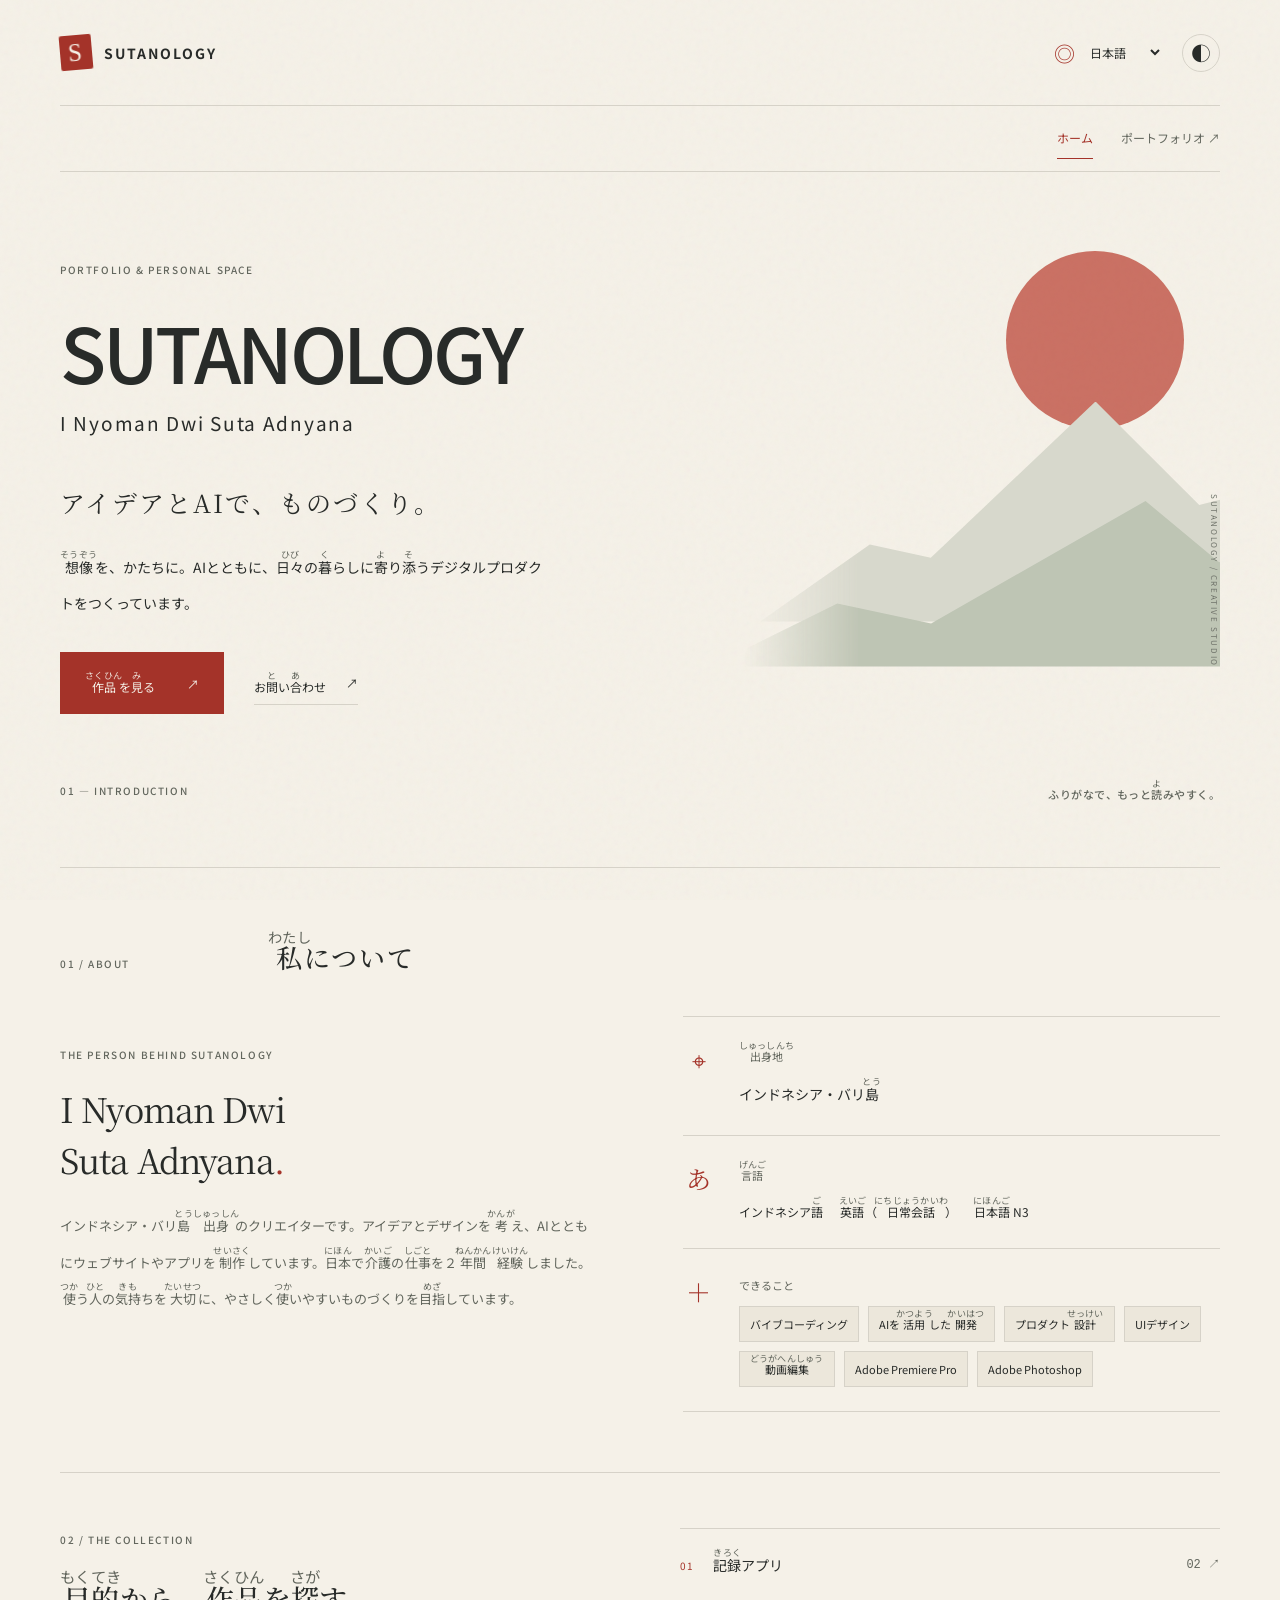
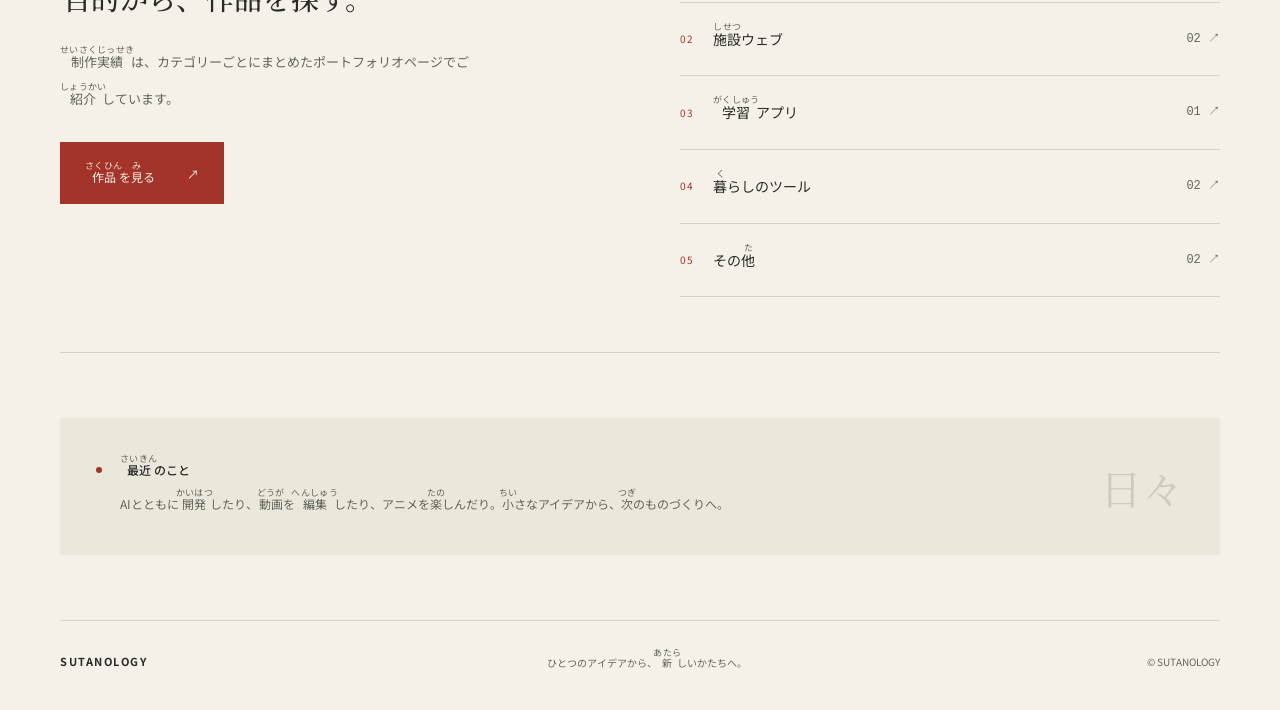
==== commit 26408ac8: "Move portfolio to a dedicated page with project categories" ====
--- a/index.html
+++ b/index.html
@@ -21,6 +21,7 @@
    <button id="themeToggle" class="theme-toggle" type="button" aria-label="テーマを切り替え">◐</button>
   </div>
  </header>
+ <nav class="page-nav" aria-label="Main navigation"><a href="index.html" aria-current="page"><span data-i18n="homeNav" >ホーム</span></a><a href="portfolio.html" ><span data-i18n="worksNav" >ポートフォリオ</span> <span aria-hidden="true">↗</span></a></nav>
  <main>
   <section class="hero" aria-labelledby="hero-name">
    <div class="hero-art" aria-hidden="true"><span class="sun"></span><span class="mountain mountain-back"></span><span class="mountain mountain-front"></span><span class="art-caption">SUTANOLOGY / CREATIVE STUDIO</span></div>
@@ -28,7 +29,7 @@
     <p class="eyebrow">PORTFOLIO & PERSONAL SPACE</p>
     <h1 id="hero-name">SUTANOLOGY<span class="name">I Nyoman Dwi Suta Adnyana</span></h1>
     <p class="hero-tag" data-i18n="heroTag">アイデアとAIで、ものづくり。</p> <p class="hero-desc" data-i18n="heroDesc"><ruby>想像<rp>（</rp><rt>そうぞう</rt><rp>）</rp></ruby>を、かたちに。AIとともに、<ruby>日々<rp>（</rp><rt>ひび</rt><rp>）</rp></ruby>の<ruby>暮<rp>（</rp><rt>く</rt><rp>）</rp></ruby>らしに<ruby>寄<rp>（</rp><rt>よ</rt><rp>）</rp></ruby>り<ruby>添<rp>（</rp><rt>そ</rt><rp>）</rp></ruby>うデジタルプロダクトをつくっています。</p>
-    <div class="hero-actions"><a class="btn-primary" href="#projects"><span data-i18n="workLink"><ruby>作品<rp>（</rp><rt>さくひん</rt><rp>）</rp></ruby>を<ruby>見<rp>（</rp><rt>み</rt><rp>）</rp></ruby>る</span> <span aria-hidden="true">↗</span></a><button class="btn-text" id="contactTrigger" type="button"><span data-i18n="contactBtn">お<ruby>問<rp>（</rp><rt>と</rt><rp>）</rp></ruby>い<ruby>合<rp>（</rp><rt>あ</rt><rp>）</rp></ruby>わせ</span> <span aria-hidden="true">↗</span></button></div>
+    <div class="hero-actions"><a class="btn-primary" href="portfolio.html"><span data-i18n="workLink"><ruby>作品<rp>（</rp><rt>さくひん</rt><rp>）</rp></ruby>を<ruby>見<rp>（</rp><rt>み</rt><rp>）</rp></ruby>る</span> <span aria-hidden="true">↗</span></a><button class="btn-text" id="contactTrigger" type="button"><span data-i18n="contactBtn">お<ruby>問<rp>（</rp><rt>と</rt><rp>）</rp></ruby>い<ruby>合<rp>（</rp><rt>あ</rt><rp>）</rp></ruby>わせ</span> <span aria-hidden="true">↗</span></button></div>
    </div>
    <div class="hero-foot"><span>01 — INTRODUCTION</span><span data-i18n="readingNote">ふりがなで、もっと<ruby>読<rp>（</rp><rt>よ</rt><rp>）</rp></ruby>みやすく。</span></div>
   </section>
@@ -39,115 +40,7 @@
     <div class="details"><div class="detail-row"><span class="detail-symbol" aria-hidden="true">⌖</span><div><p class="detail-label" data-i18n="hometown"><ruby>出身地<rp>（</rp><rt>しゅっしんち</rt><rp>）</rp></ruby></p> <p data-i18n="originName">インドネシア・バリ<ruby>島<rp>（</rp><rt>とう</rt><rp>）</rp></ruby></p></div></div><div class="detail-row"><span class="detail-symbol" aria-hidden="true">あ</span><div><p class="detail-label" data-i18n="langTag"><ruby>言語<rp>（</rp><rt>げんご</rt><rp>）</rp></ruby></p><div class="lang-list"><span data-i18n="lang1">インドネシア<ruby>語<rp>（</rp><rt>ご</rt><rp>）</rp></ruby></span> <span data-i18n="lang2"><ruby>英語<rp>（</rp><rt>えいご</rt><rp>）</rp></ruby>（<ruby>日常会話<rp>（</rp><rt>にちじょうかいわ</rt><rp>）</rp></ruby>）</span> <span data-i18n="lang3"><ruby>日本語<rp>（</rp><rt>にほんご</rt><rp>）</rp></ruby> N3</span></div></div></div><div class="detail-row"><span class="detail-symbol" aria-hidden="true">＋</span><div><p class="detail-label" data-i18n="skillsTag">できること</p><div class="skill-tags"><span data-i18n="skillVibe">バイブコーディング</span><span data-i18n="skillAI">AIを<ruby>活用<rp>（</rp><rt>かつよう</rt><rp>）</rp></ruby>した<ruby>開発<rp>（</rp><rt>かいはつ</rt><rp>）</rp></ruby></span><span data-i18n="skillProduct">プロダクト<ruby>設計<rp>（</rp><rt>せっけい</rt><rp>）</rp></ruby></span><span data-i18n="skillUI">UIデザイン</span><span data-i18n="skillVideo"><ruby>動画編集<rp>（</rp><rt>どうがへんしゅう</rt><rp>）</rp></ruby></span><span>Adobe Premiere Pro</span><span>Adobe Photoshop</span></div></div></div></div>
    </div>
   </section>
-  <section class="work-section" id="projects" aria-labelledby="work-heading"><div class="section-heading"><span class="section-no">02 / SELECTED WORKS</span><h2 id="work-heading" data-i18n="projectsTag"><ruby>制作実績<rp>（</rp><rt>せいさくじっせき</rt><rp>）</rp></ruby></h2><span class="work-count">01 — 09</span></div><div class="project-list"><a href="#top" class="project-item project-self">
-            <span class="project-num">01</span>
-            <div class="project-info">
-              <span class="project-name" data-i18n="proj1">このポートフォリオ</span>
-              <span class="project-tech" data-i18n="tech1">HTML · CSS · JavaScript</span>
-            </div>
-            <span class="project-badge" data-i18n="here"><ruby>閲覧中<rp>（</rp><rt>えつらんちゅう</rt><rp>）</rp></ruby></span>
-          </a>
-<a
-            href="https://sutasensei.vercel.app/"
-            target="_blank"
-            rel="noopener"
-            class="project-item"
-          >
-            <span class="project-num">02</span>
-            <div class="project-info">
-              <span class="project-name" data-i18n="proj2">スタ<ruby>先生<rp>（</rp><rt>せんせい</rt><rp>）</rp></ruby></span>
-              <span class="project-tech" data-i18n="tech2"><ruby>日本語学習<rp>（</rp><rt>にほんごがくしゅう</rt><rp>）</rp></ruby>アプリ</span>
-            </div>
-            <span class="project-arrow">↗</span>
-          </a>
-<a
-            href="https://fukuchandayo.netlify.app/"
-            target="_blank"
-            rel="noopener"
-            class="project-item"
-          >
-            <span class="project-num">03</span>
-            <div class="project-info">
-              <span class="project-name" data-i18n="proj3">ふくちゃん</span>
-              <span class="project-tech" data-i18n="tech3"><ruby>愛猫<rp>（</rp><rt>あいびょう</rt><rp>）</rp></ruby>のメモリアルサイト</span>
-            </div>
-            <span class="project-arrow">↗</span>
-          </a>
-<a
-            href="https://suta-kiroku.netlify.app/"
-            target="_blank"
-            rel="noopener"
-            class="project-item"
-          >
-            <span class="project-num">04</span>
-            <div class="project-info">
-              <span class="project-name" data-i18n="proj4">SUTA <ruby>記録<rp>（</rp><rt>きろく</rt><rp>）</rp></ruby></span>
-              <span class="project-tech" data-i18n="tech4">デイサービスの<ruby>記録<rp>（</rp><rt>きろく</rt><rp>）</rp></ruby>アプリ</span>
-            </div>
-            <span class="project-arrow">↗</span>
-          </a>
-<a
-            href="https://mirailist.vercel.app/"
-            target="_blank"
-            rel="noopener"
-            class="project-item"
-          >
-            <span class="project-num">05</span>
-            <div class="project-info">
-              <span class="project-name" data-i18n="proj5">Mirailist</span>
-              <span class="project-tech" data-i18n="tech5"><ruby>毎日<rp>（</rp><rt>まいにち</rt><rp>）</rp></ruby>のタスク<ruby>管理<rp>（</rp><rt>かんり</rt><rp>）</rp></ruby></span>
-            </div>
-            <span class="project-arrow">↗</span>
-          </a>
-<a
-            href="https://hikarien.vercel.app/"
-            target="_blank"
-            rel="noopener"
-            class="project-item"
-          >
-            <span class="project-num">06</span>
-            <div class="project-info">
-              <span class="project-name" data-i18n="proj6">HIKARIEN</span>
-              <span class="project-tech" data-i18n="tech6"><ruby>介護施設<rp>（</rp><rt>かいごしせつ</rt><rp>）</rp></ruby>のウェブサイト</span>
-            </div>
-            <span class="project-arrow">↗</span>
-          </a>
-<a
-            href="https://gethabitforge.vercel.app/login"
-            target="_blank"
-            rel="noopener"
-            class="project-item"
-          >
-            <span class="project-num">07</span>
-            <div class="project-info">
-              <span class="project-name" data-i18n="proj7">Habit Forge</span>
-              <span class="project-tech" data-i18n="tech7"><ruby>習慣<rp>（</rp><rt>しゅうかん</rt><rp>）</rp></ruby>・タスク<ruby>管理<rp>（</rp><rt>かんり</rt><rp>）</rp></ruby></span>
-            </div>
-            <span class="project-arrow">↗</span>
-          </a>
-<a
-            href="https://komorebi-care.web.app/"
-            target="_blank"
-            rel="noopener noreferrer"
-            class="project-item"
-          >
-            <span class="project-num">08</span>
-            <div class="project-info">
-              <span class="project-name" data-i18n="proj8">KOMOREBIEN</span>
-              <span class="project-tech" data-i18n="proj8Desc"><ruby>日本語<rp>（</rp><rt>にほんご</rt><rp>）</rp></ruby>・<ruby>英語<rp>（</rp><rt>えいご</rt><rp>）</rp></ruby>の<ruby>介護施設<rp>（</rp><rt>かいごしせつ</rt><rp>）</rp></ruby>サイト</span>
-            </div>
-            <span class="project-badge" data-i18n="projectLive"><ruby>公開中<rp>（</rp><rt>こうかいちゅう</rt><rp>）</rp></ruby></span>
-            <span class="project-arrow" aria-hidden="true">↗</span>
-          </a>
-<a href="kaigonote.html" class="project-item">
-            <span class="project-num">09</span>
-            <div class="project-info">
-              <span class="project-name" data-i18n="proj9">KaigoNote</span>
-              <span class="project-tech" data-i18n="proj9Desc">ショートステイの<ruby>介護記録<rp>（</rp><rt>かいごきろく</rt><rp>）</rp></ruby>アプリ</span>
-            </div>
-            <span class="project-badge" data-i18n="projectPreview">プレビュー</span>
-            <span class="project-arrow" aria-hidden="true">→</span>
-          </a></div></section>
+<section class="portfolio-teaser" id="projects" aria-labelledby="portfolio-teaser-title"><div><p class="small-label">02 / THE COLLECTION</p><h2 data-i18n="portfolioTeaser" id="portfolio-teaser-title"><ruby>目的<rp>（</rp><rt>もくてき</rt><rp>）</rp></ruby>から、<ruby>作品<rp>（</rp><rt>さくひん</rt><rp>）</rp></ruby>を<ruby>探<rp>（</rp><rt>さが</rt><rp>）</rp></ruby>す。</h2><p data-i18n="teaserDesc" class="teaser-description"><ruby>制作実績<rp>（</rp><rt>せいさくじっせき</rt><rp>）</rp></ruby>は、カテゴリーごとにまとめたポートフォリオページでご<ruby>紹介<rp>（</rp><rt>しょうかい</rt><rp>）</rp></ruby>しています。</p><a class="btn-primary" href="portfolio.html"><span data-i18n="workLink" ><ruby>作品<rp>（</rp><rt>さくひん</rt><rp>）</rp></ruby>を<ruby>見<rp>（</rp><rt>み</rt><rp>）</rp></ruby>る</span> <span aria-hidden="true">↗</span></a></div><div class="teaser-index"><a href="portfolio.html#kiroku"><span class="index-no">01</span><span data-i18n="kirokuCategory" ><ruby>記録<rp>（</rp><rt>きろく</rt><rp>）</rp></ruby>アプリ</span><span class="index-count">02 ↗</span></a><a href="portfolio.html#facility"><span class="index-no">02</span><span data-i18n="facilityCategory" ><ruby>施設<rp>（</rp><rt>しせつ</rt><rp>）</rp></ruby>ウェブ</span><span class="index-count">02 ↗</span></a><a href="portfolio.html#learning"><span class="index-no">03</span><span data-i18n="learningCategory" ><ruby>学習<rp>（</rp><rt>がくしゅう</rt><rp>）</rp></ruby>アプリ</span><span class="index-count">01 ↗</span></a><a href="portfolio.html#tools"><span class="index-no">04</span><span data-i18n="toolsCategory" ><ruby>暮<rp>（</rp><rt>く</rt><rp>）</rp></ruby>らしのツール</span><span class="index-count">02 ↗</span></a><a href="portfolio.html#other"><span class="index-no">05</span><span data-i18n="otherCategory" >その<ruby>他<rp>（</rp><rt>た</rt><rp>）</rp></ruby></span><span class="index-count">02 ↗</span></a></div></section>
   <aside class="now-section"><span class="status-dot" aria-hidden="true"></span><div><h2 data-i18n="nowTag"><ruby>最近<rp>（</rp><rt>さいきん</rt><rp>）</rp></ruby>のこと</h2> <p data-i18n="statusText">AIとともに<ruby>開発<rp>（</rp><rt>かいはつ</rt><rp>）</rp></ruby>したり、<ruby>動画<rp>（</rp><rt>どうが</rt><rp>）</rp></ruby>を<ruby>編集<rp>（</rp><rt>へんしゅう</rt><rp>）</rp></ruby>したり、アニメを<ruby>楽<rp>（</rp><rt>たの</rt><rp>）</rp></ruby>しんだり。<ruby>小<rp>（</rp><rt>ちい</rt><rp>）</rp></ruby>さなアイデアから、<ruby>次<rp>（</rp><rt>つぎ</rt><rp>）</rp></ruby>のものづくりへ。</p></div><span class="now-mark" aria-hidden="true">日々</span></aside>
  </main>
  <footer class="site-footer"><a class="wordmark" href="#top">SUTANOLOGY</a><p data-i18n="footerCopy">ひとつのアイデアから、<ruby>新<rp>（</rp><rt>あたら</rt><rp>）</rp></ruby>しいかたちへ。</p><span>© SUTANOLOGY</span></footer>
--- a/home.css
+++ b/home.css
@@ -15,3 +15,7 @@
 /* Keep reading guides legible even in compact project labels. */
 rt{font-size:max(.55em,9px)}
 @media(max-width:550px){.hero-desc,.about-desc{font-size:13px}.project-tech,.now-section p{font-size:12px}}
+.page-nav{width:min(1160px,calc(100% - 96px));margin:0 auto;display:flex;justify-content:flex-end;gap:28px;padding:12px 0;border-bottom:1px solid var(--line);font-size:12px;line-height:2.3}.page-nav a{padding:6px 0;color:var(--muted)}.page-nav a[aria-current=page]{color:var(--accent);border-bottom:1px solid var(--accent)}.page-nav a:hover{color:var(--accent)}
+.portfolio-teaser{display:grid;grid-template-columns:1fr 1fr;gap:80px;padding:55px 0;margin-top:60px;border-top:1px solid var(--line);border-bottom:1px solid var(--line)}.portfolio-teaser h2{font-family:'Noto Serif JP',serif;font-size:28px;font-weight:500;line-height:2;margin:18px 0}.teaser-description{color:var(--muted);font-size:13px;line-height:2.8;max-width:430px}.portfolio-teaser .btn-primary{margin-top:25px}.teaser-index{border-top:1px solid var(--line);align-self:center}.teaser-index a{display:flex;align-items:center;gap:20px;padding:19px 0;border-bottom:1px solid var(--line);font-size:14px;line-height:2.4}.teaser-index a:hover{color:var(--accent)}.index-no{font-size:10px;letter-spacing:.06em;color:var(--accent)}.index-count{margin-left:auto;font-family:monospace;font-size:12px;white-space:nowrap;color:var(--muted)}
+@media(max-width:900px){.page-nav{width:calc(100% - 56px)}.portfolio-teaser{gap:35px}}
+@media(max-width:550px){.page-nav{width:calc(100% - 40px);gap:24px;font-size:11px;padding:8px 0}.portfolio-teaser{grid-template-columns:1fr;gap:30px;margin-top:40px;padding:32px 0}.portfolio-teaser h2{font-size:22px}.teaser-description{font-size:13px}.teaser-index a{font-size:13px;padding:17px 0}}
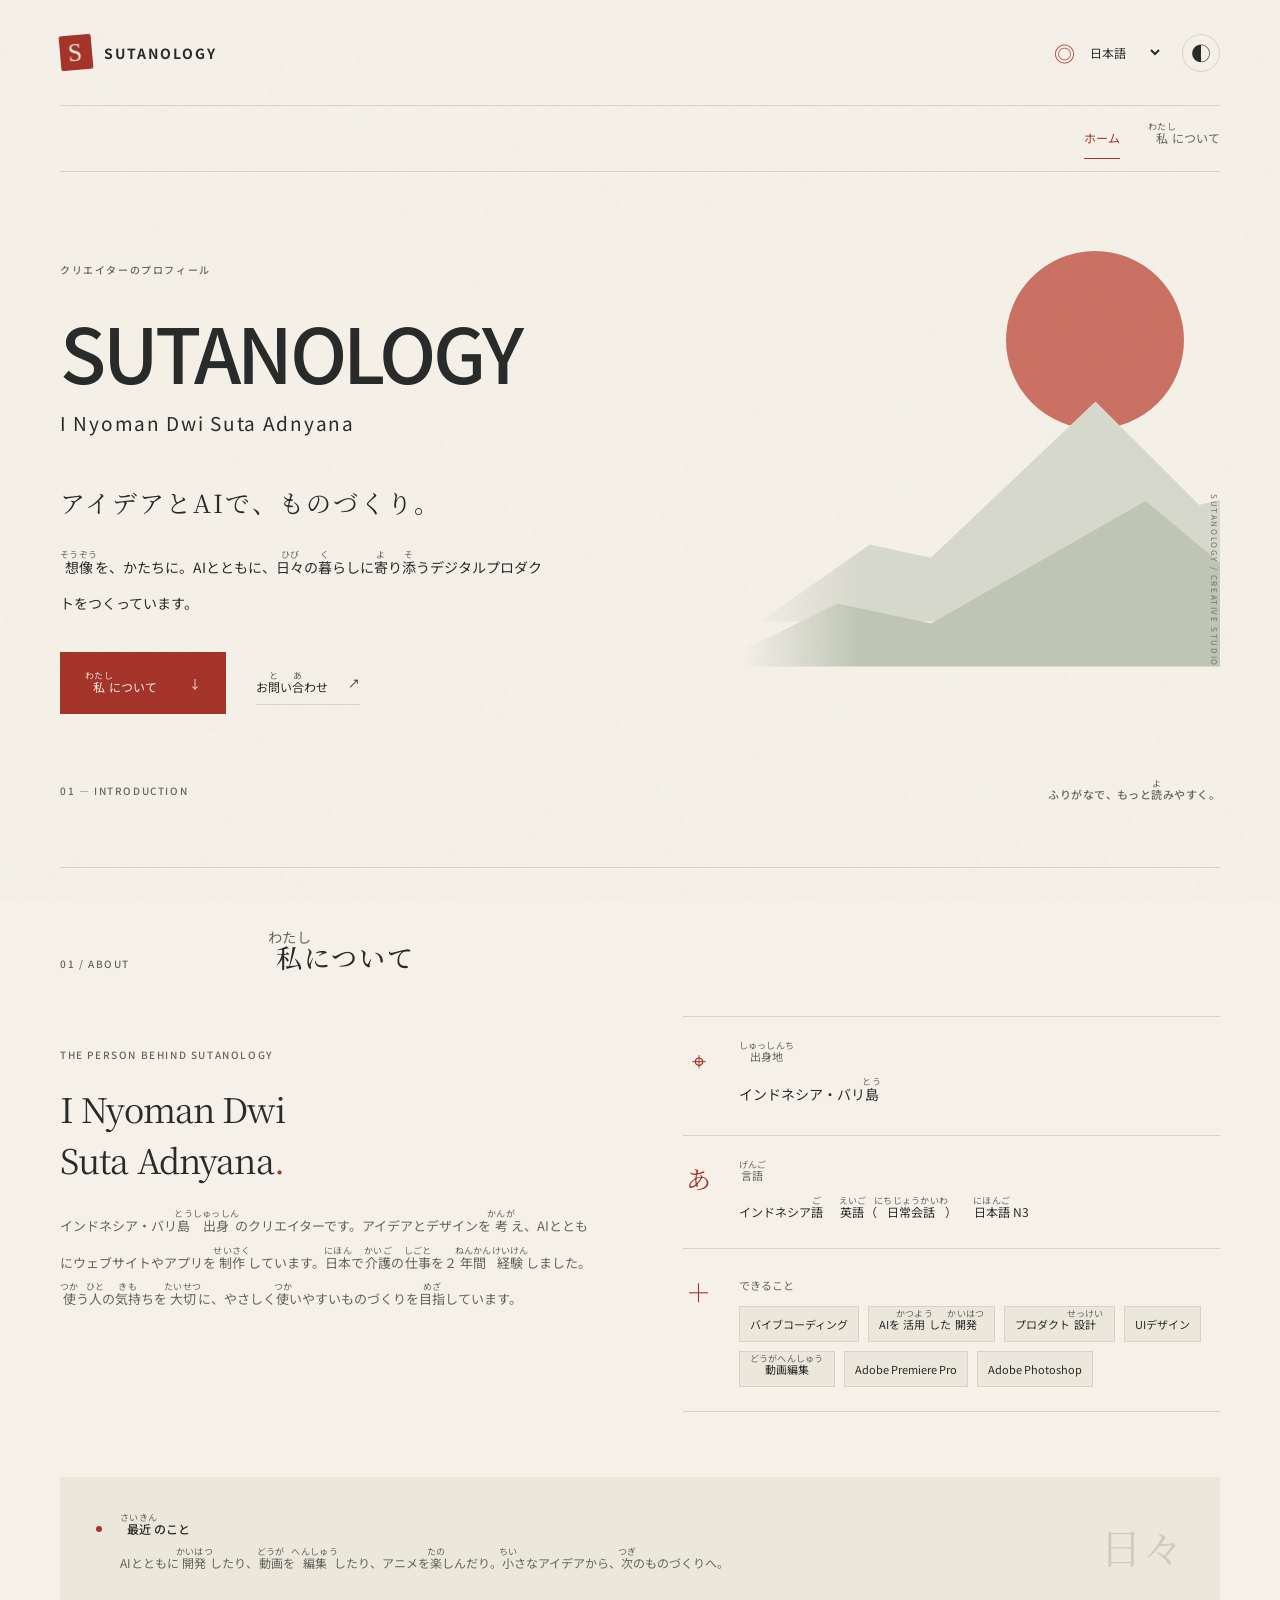
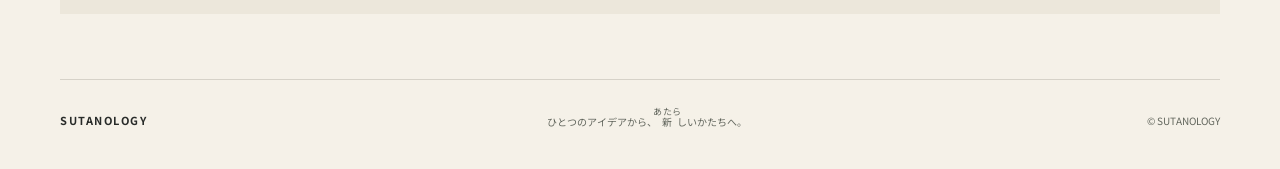
==== commit 5d3a26b0: "Remove previous portfolio collection and project case study" ====
--- a/index.html
+++ b/index.html
@@ -3,7 +3,7 @@
 <head>
  <meta charset="UTF-8">
  <meta name="viewport" content="width=device-width, initial-scale=1">
- <meta name="description" content="SUTANOLOGY — I Nyoman Dwi Suta Adnyanaのポートフォリオ。AIとともに、日々の暮らしに寄り添うウェブサイトやアプリを制作しています。">
+ <meta name="description" content="SUTANOLOGY — I Nyoman Dwi Suta Adnyanaのパーソナルサイト。AIとともに、日々の暮らしに寄り添うウェブサイトやアプリを制作しています。">
  <meta name="theme-color" content="#f5f1e8">
  <title>SUTANOLOGY — I Nyoman Dwi Suta Adnyana</title>
  <link rel="icon" href="data:image/svg+xml,%3Csvg xmlns='http://www.w3.org/2000/svg' viewBox='0 0 40 40'%3E%3Crect width='40' height='40' rx='6' fill='%23ad382e'/%3E%3Ctext x='50%25' y='55%25' dominant-baseline='middle' text-anchor='middle' font-family='serif' font-size='26' fill='%23f5f1e8'%3ES%3C/text%3E%3C/svg%3E">
@@ -21,15 +21,15 @@
    <button id="themeToggle" class="theme-toggle" type="button" aria-label="テーマを切り替え">◐</button>
   </div>
  </header>
- <nav class="page-nav" aria-label="Main navigation"><a href="index.html" aria-current="page"><span data-i18n="homeNav" >ホーム</span></a><a href="portfolio.html" ><span data-i18n="worksNav" >ポートフォリオ</span> <span aria-hidden="true">↗</span></a></nav>
+ <nav class="page-nav" aria-label="Main navigation"><a href="index.html" aria-current="page"><span data-i18n="homeNav" >ホーム</span></a><a href="#about"><span data-i18n="aboutTag"><ruby>私<rp>（</rp><rt>わたし</rt><rp>）</rp></ruby>について</span></a></nav>
  <main>
   <section class="hero" aria-labelledby="hero-name">
    <div class="hero-art" aria-hidden="true"><span class="sun"></span><span class="mountain mountain-back"></span><span class="mountain mountain-front"></span><span class="art-caption">SUTANOLOGY / CREATIVE STUDIO</span></div>
    <div class="hero-content">
-    <p class="eyebrow">PORTFOLIO & PERSONAL SPACE</p>
+    <p class="eyebrow" data-i18n="heroEyebrow">クリエイターのプロフィール</p>
     <h1 id="hero-name">SUTANOLOGY<span class="name">I Nyoman Dwi Suta Adnyana</span></h1>
     <p class="hero-tag" data-i18n="heroTag">アイデアとAIで、ものづくり。</p> <p class="hero-desc" data-i18n="heroDesc"><ruby>想像<rp>（</rp><rt>そうぞう</rt><rp>）</rp></ruby>を、かたちに。AIとともに、<ruby>日々<rp>（</rp><rt>ひび</rt><rp>）</rp></ruby>の<ruby>暮<rp>（</rp><rt>く</rt><rp>）</rp></ruby>らしに<ruby>寄<rp>（</rp><rt>よ</rt><rp>）</rp></ruby>り<ruby>添<rp>（</rp><rt>そ</rt><rp>）</rp></ruby>うデジタルプロダクトをつくっています。</p>
-    <div class="hero-actions"><a class="btn-primary" href="portfolio.html"><span data-i18n="workLink"><ruby>作品<rp>（</rp><rt>さくひん</rt><rp>）</rp></ruby>を<ruby>見<rp>（</rp><rt>み</rt><rp>）</rp></ruby>る</span> <span aria-hidden="true">↗</span></a><button class="btn-text" id="contactTrigger" type="button"><span data-i18n="contactBtn">お<ruby>問<rp>（</rp><rt>と</rt><rp>）</rp></ruby>い<ruby>合<rp>（</rp><rt>あ</rt><rp>）</rp></ruby>わせ</span> <span aria-hidden="true">↗</span></button></div>
+    <div class="hero-actions"><a class="btn-primary" href="#about"><span data-i18n="aboutLink"><ruby>私<rp>（</rp><rt>わたし</rt><rp>）</rp></ruby>について</span> <span aria-hidden="true">↓</span></a><button class="btn-text" id="contactTrigger" type="button"><span data-i18n="contactBtn">お<ruby>問<rp>（</rp><rt>と</rt><rp>）</rp></ruby>い<ruby>合<rp>（</rp><rt>あ</rt><rp>）</rp></ruby>わせ</span> <span aria-hidden="true">↗</span></button></div>
    </div>
    <div class="hero-foot"><span>01 — INTRODUCTION</span><span data-i18n="readingNote">ふりがなで、もっと<ruby>読<rp>（</rp><rt>よ</rt><rp>）</rp></ruby>みやすく。</span></div>
   </section>
@@ -40,8 +40,7 @@
     <div class="details"><div class="detail-row"><span class="detail-symbol" aria-hidden="true">⌖</span><div><p class="detail-label" data-i18n="hometown"><ruby>出身地<rp>（</rp><rt>しゅっしんち</rt><rp>）</rp></ruby></p> <p data-i18n="originName">インドネシア・バリ<ruby>島<rp>（</rp><rt>とう</rt><rp>）</rp></ruby></p></div></div><div class="detail-row"><span class="detail-symbol" aria-hidden="true">あ</span><div><p class="detail-label" data-i18n="langTag"><ruby>言語<rp>（</rp><rt>げんご</rt><rp>）</rp></ruby></p><div class="lang-list"><span data-i18n="lang1">インドネシア<ruby>語<rp>（</rp><rt>ご</rt><rp>）</rp></ruby></span> <span data-i18n="lang2"><ruby>英語<rp>（</rp><rt>えいご</rt><rp>）</rp></ruby>（<ruby>日常会話<rp>（</rp><rt>にちじょうかいわ</rt><rp>）</rp></ruby>）</span> <span data-i18n="lang3"><ruby>日本語<rp>（</rp><rt>にほんご</rt><rp>）</rp></ruby> N3</span></div></div></div><div class="detail-row"><span class="detail-symbol" aria-hidden="true">＋</span><div><p class="detail-label" data-i18n="skillsTag">できること</p><div class="skill-tags"><span data-i18n="skillVibe">バイブコーディング</span><span data-i18n="skillAI">AIを<ruby>活用<rp>（</rp><rt>かつよう</rt><rp>）</rp></ruby>した<ruby>開発<rp>（</rp><rt>かいはつ</rt><rp>）</rp></ruby></span><span data-i18n="skillProduct">プロダクト<ruby>設計<rp>（</rp><rt>せっけい</rt><rp>）</rp></ruby></span><span data-i18n="skillUI">UIデザイン</span><span data-i18n="skillVideo"><ruby>動画編集<rp>（</rp><rt>どうがへんしゅう</rt><rp>）</rp></ruby></span><span>Adobe Premiere Pro</span><span>Adobe Photoshop</span></div></div></div></div>
    </div>
   </section>
-<section class="portfolio-teaser" id="projects" aria-labelledby="portfolio-teaser-title"><div><p class="small-label">02 / THE COLLECTION</p><h2 data-i18n="portfolioTeaser" id="portfolio-teaser-title"><ruby>目的<rp>（</rp><rt>もくてき</rt><rp>）</rp></ruby>から、<ruby>作品<rp>（</rp><rt>さくひん</rt><rp>）</rp></ruby>を<ruby>探<rp>（</rp><rt>さが</rt><rp>）</rp></ruby>す。</h2><p data-i18n="teaserDesc" class="teaser-description"><ruby>制作実績<rp>（</rp><rt>せいさくじっせき</rt><rp>）</rp></ruby>は、カテゴリーごとにまとめたポートフォリオページでご<ruby>紹介<rp>（</rp><rt>しょうかい</rt><rp>）</rp></ruby>しています。</p><a class="btn-primary" href="portfolio.html"><span data-i18n="workLink" ><ruby>作品<rp>（</rp><rt>さくひん</rt><rp>）</rp></ruby>を<ruby>見<rp>（</rp><rt>み</rt><rp>）</rp></ruby>る</span> <span aria-hidden="true">↗</span></a></div><div class="teaser-index"><a href="portfolio.html#kiroku"><span class="index-no">01</span><span data-i18n="kirokuCategory" ><ruby>記録<rp>（</rp><rt>きろく</rt><rp>）</rp></ruby>アプリ</span><span class="index-count">02 ↗</span></a><a href="portfolio.html#facility"><span class="index-no">02</span><span data-i18n="facilityCategory" ><ruby>施設<rp>（</rp><rt>しせつ</rt><rp>）</rp></ruby>ウェブ</span><span class="index-count">02 ↗</span></a><a href="portfolio.html#learning"><span class="index-no">03</span><span data-i18n="learningCategory" ><ruby>学習<rp>（</rp><rt>がくしゅう</rt><rp>）</rp></ruby>アプリ</span><span class="index-count">01 ↗</span></a><a href="portfolio.html#tools"><span class="index-no">04</span><span data-i18n="toolsCategory" ><ruby>暮<rp>（</rp><rt>く</rt><rp>）</rp></ruby>らしのツール</span><span class="index-count">02 ↗</span></a><a href="portfolio.html#other"><span class="index-no">05</span><span data-i18n="otherCategory" >その<ruby>他<rp>（</rp><rt>た</rt><rp>）</rp></ruby></span><span class="index-count">02 ↗</span></a></div></section>
-  <aside class="now-section"><span class="status-dot" aria-hidden="true"></span><div><h2 data-i18n="nowTag"><ruby>最近<rp>（</rp><rt>さいきん</rt><rp>）</rp></ruby>のこと</h2> <p data-i18n="statusText">AIとともに<ruby>開発<rp>（</rp><rt>かいはつ</rt><rp>）</rp></ruby>したり、<ruby>動画<rp>（</rp><rt>どうが</rt><rp>）</rp></ruby>を<ruby>編集<rp>（</rp><rt>へんしゅう</rt><rp>）</rp></ruby>したり、アニメを<ruby>楽<rp>（</rp><rt>たの</rt><rp>）</rp></ruby>しんだり。<ruby>小<rp>（</rp><rt>ちい</rt><rp>）</rp></ruby>さなアイデアから、<ruby>次<rp>（</rp><rt>つぎ</rt><rp>）</rp></ruby>のものづくりへ。</p></div><span class="now-mark" aria-hidden="true">日々</span></aside>
+<aside class="now-section"><span class="status-dot" aria-hidden="true"></span><div><h2 data-i18n="nowTag"><ruby>最近<rp>（</rp><rt>さいきん</rt><rp>）</rp></ruby>のこと</h2> <p data-i18n="statusText">AIとともに<ruby>開発<rp>（</rp><rt>かいはつ</rt><rp>）</rp></ruby>したり、<ruby>動画<rp>（</rp><rt>どうが</rt><rp>）</rp></ruby>を<ruby>編集<rp>（</rp><rt>へんしゅう</rt><rp>）</rp></ruby>したり、アニメを<ruby>楽<rp>（</rp><rt>たの</rt><rp>）</rp></ruby>しんだり。<ruby>小<rp>（</rp><rt>ちい</rt><rp>）</rp></ruby>さなアイデアから、<ruby>次<rp>（</rp><rt>つぎ</rt><rp>）</rp></ruby>のものづくりへ。</p></div><span class="now-mark" aria-hidden="true">日々</span></aside>
  </main>
  <footer class="site-footer"><a class="wordmark" href="#top">SUTANOLOGY</a><p data-i18n="footerCopy">ひとつのアイデアから、<ruby>新<rp>（</rp><rt>あたら</rt><rp>）</rp></ruby>しいかたちへ。</p><span>© SUTANOLOGY</span></footer>
  <dialog id="contactModal" aria-labelledby="contactTitle"><div class="modal-box"><div class="modal-top"><span class="small-label">LET’S CONNECT</span><button id="modalClose" class="btn-text" type="button"><span data-i18n="closeLabel"><ruby>閉<rp>（</rp><rt>と</rt><rp>）</rp></ruby>じる</span> <span aria-hidden="true">×</span></button></div><h2 id="contactTitle" data-i18n="modalTitle">お<ruby>問<rp>（</rp><rt>と</rt><rp>）</rp></ruby>い<ruby>合<rp>（</rp><rt>あ</rt><rp>）</rp></ruby>わせ</h2> <p class="modal-sub" data-i18n="modalSub">お<ruby>仕事<rp>（</rp><rt>しごと</rt><rp>）</rp></ruby>のご<ruby>相談<rp>（</rp><rt>そうだん</rt><rp>）</rp></ruby>やアイデアなど、お<ruby>気軽<rp>（</rp><rt>きがる</rt><rp>）</rp></ruby>にご<ruby>連絡<rp>（</rp><rt>れんらく</rt><rp>）</rp></ruby>ください。</p><div class="contact-list"><a class="contact-row" href="mailto:komangsuta187@gmail.com"><span data-i18n="emailLabel">メール</span><span>komangsuta187@gmail.com ↗</span></a><a class="contact-row" href="tel:07094520550"><span data-i18n="phoneLabel"><ruby>電話<rp>（</rp><rt>でんわ</rt><rp>）</rp></ruby></span><span>070-9452-0550 ↗</span></a><a class="contact-row" href="https://www.instagram.com/stillsuta_" target="_blank" rel="noopener noreferrer"><span>Instagram</span><span>@stillsuta_ ↗</span></a></div></div></dialog>
--- a/home.css
+++ b/home.css
@@ -3,19 +3,17 @@
 *{box-sizing:border-box}html{scroll-behavior:smooth;scroll-padding-top:30px}body{margin:0;background:var(--bg);color:var(--text);font-family:'Noto Sans JP',sans-serif;font-size:14px;-webkit-font-smoothing:antialiased}body:has(dialog[open]){overflow:hidden}body::before{content:"";position:fixed;inset:0;pointer-events:none;opacity:.18;z-index:-1;background-image:url("data:image/svg+xml,%3Csvg viewBox='0 0 180 180' xmlns='http://www.w3.org/2000/svg'%3E%3Cfilter id='n'%3E%3CfeTurbulence type='fractalNoise' baseFrequency='.85' numOctaves='3' stitchTiles='stitch'/%3E%3C/filter%3E%3Crect width='100%25' height='100%25' opacity='.22' filter='url(%23n)'/%3E%3C/svg%3E")}
 a{color:inherit;text-decoration:none}button,select{font:inherit;color:inherit}button,a,select{-webkit-tap-highlight-color:transparent}button{cursor:pointer}button:focus-visible,a:focus-visible,select:focus-visible{outline:2px solid var(--accent);outline-offset:6px}button{border:0}ruby{ruby-align:center}rt{font-family:'Noto Sans JP',sans-serif;font-size:.52em;font-weight:400;letter-spacing:.03em;line-height:1.4;color:var(--muted)}rp{font-size:.7em}p,h1,h2,h3{margin:0}p{line-height:2.3}select{cursor:pointer}::selection{background:var(--accent);color:var(--bg)}
 .site-header,main,.site-footer{width:min(1160px,calc(100% - 96px));margin-inline:auto}.site-header{display:flex;justify-content:space-between;align-items:center;gap:20px;min-height:106px;border-bottom:1px solid var(--line)}.wordmark{display:inline-flex;align-items:center;gap:12px;font-size:14px;font-weight:700;letter-spacing:.14em}.seal{display:grid;place-items:center;width:32px;height:35px;background:var(--accent);color:var(--bg);font-family:serif;font-size:25px;font-weight:400;border-radius:2px;transform:rotate(-5deg)}.header-controls{display:flex;align-items:center;gap:19px}.language-control{display:flex;align-items:center;gap:9px}.language-control>span{color:var(--accent);font-size:21px}.language-control select{border:0;background:transparent;font-size:12px;max-width:125px;padding:10px 2px}.language-control option{background:var(--paper)}.theme-toggle{width:38px;height:38px;background:transparent;border:1px solid var(--line);border-radius:50%;font-size:20px}.theme-toggle:hover{background:var(--soft)}
-.hero{position:relative;min-height:620px;display:flex;flex-direction:column;justify-content:center;padding:86px 0 65px;border-bottom:1px solid var(--line);isolation:isolate}.hero-content{position:relative;z-index:1;max-width:700px}.eyebrow,.small-label,.section-no,.hero-foot,.work-count{font-size:10px;letter-spacing:.16em;font-weight:500;color:var(--muted)}.eyebrow{margin-bottom:29px}.hero h1{font-size:clamp(36px,6.1vw,76px);letter-spacing:-.045em;font-weight:500;line-height:1.1}.hero .name{display:block;font-size:clamp(14px,2vw,19px);letter-spacing:.09em;font-weight:400;margin-top:20px}.hero-tag{font-family:'Noto Serif JP',serif;font-size:25px;margin-top:40px;letter-spacing:.08em}.hero-desc{max-width:490px;font-size:14px;line-height:2.6;margin-top:17px}.hero-actions{display:flex;flex-wrap:wrap;align-items:center;gap:30px;margin-top:31px}.btn-primary{background:var(--accent);color:var(--bg);display:inline-flex;align-items:center;justify-content:space-between;gap:32px;padding:19px 25px;min-height:58px;font-size:12px}.btn-primary rt{color:inherit;opacity:.9}.btn-primary:hover{filter:brightness(1.12)}.btn-text{display:inline-flex;align-items:center;gap:20px;background:transparent;font-size:12px;min-height:44px;padding:8px 0;border-bottom:1px solid var(--line)}.btn-text:hover{color:var(--accent)}.hero-foot{display:flex;align-items:center;justify-content:space-between;gap:15px;margin-top:65px;position:relative;z-index:1}.hero-foot>span:last-child{letter-spacing:.04em;font-size:11px}.hero-art{position:absolute;right:0;top:65px;width:41%;height:430px;overflow:hidden;z-index:-1;opacity:.9;mask-image:linear-gradient(to right,transparent,#000 24%)}.sun{position:absolute;right:36px;top:14px;width:178px;height:178px;border-radius:50%;background:var(--sun);opacity:.85}.mountain{position:absolute;bottom:45px;right:-150px;width:610px;height:220px;background:var(--mountain);clip-path:polygon(0 100%,18% 65%,28% 71%,55% 0,72% 47%,82% 40%,100% 100%)}.mountain-front{bottom:0;right:-160px;height:180px;width:670px;background:var(--mountain-front);clip-path:polygon(0 100%,19% 65%,33% 76%,65% 8%,76% 42%,82% 37%,100% 100%)}.art-caption{position:absolute;right:0;bottom:0;writing-mode:vertical-rl;font-size:8px;letter-spacing:.2em;color:var(--muted)}
-.about-section,.work-section{padding-top:62px}.section-heading{display:flex;align-items:baseline;gap:30px;margin-bottom:35px}.section-heading h2{font-family:'Noto Serif JP',serif;font-size:26px;font-weight:500;letter-spacing:.07em;line-height:1.8}.section-no{min-width:178px}.about-grid{display:grid;grid-template-columns:1fr 1fr;gap:85px}.about-story{padding:27px 0 0}.about-story h3{font-family:'Noto Serif JP',serif;font-size:34px;line-height:1.5;font-weight:400;letter-spacing:-.025em;margin:17px 0 23px}.red-dot{color:var(--accent)}.about-desc{font-size:13px;line-height:2.8;color:var(--muted)}.details{border-top:1px solid var(--line)}.detail-row{display:flex;align-items:flex-start;gap:24px;padding:24px 0;border-bottom:1px solid var(--line)}.detail-row>div{min-width:0}.detail-symbol{font-family:'Noto Serif JP',serif;color:var(--accent);font-size:25px;min-width:32px;text-align:center}.detail-label{font-size:11px;color:var(--muted);margin-bottom:8px}.lang-list{display:flex;flex-wrap:wrap;column-gap:16px;row-gap:10px;font-size:12px;line-height:2}.skill-tags{display:flex;flex-wrap:wrap;gap:9px}.skill-tags>span{font-size:11px;background:var(--soft);border:1px solid var(--line);padding:6px 10px;line-height:2}
-.work-section{margin-top:35px}.work-count{margin-left:auto}.project-list{border-top:1px solid var(--line)}.project-item{display:flex;align-items:center;gap:27px;padding:25px 10px;border-bottom:1px solid var(--line);min-height:100px;transition:background .2s,padding .2s}.project-item:hover{background:var(--soft);padding-inline:18px}.project-num{font-size:11px;font-family:monospace;color:var(--accent);align-self:flex-start;padding-top:9px;min-width:25px}.project-info{flex:1;min-width:0;display:flex;align-items:center;gap:20px}.project-name{font-family:'Noto Serif JP',serif;font-size:21px;font-weight:500;min-width:43%;line-height:1.9}.project-tech{font-size:11px;color:var(--muted);line-height:2.3}.project-badge{font-size:10px;color:var(--accent);border:1px solid var(--line);padding:5px 9px;white-space:nowrap;line-height:2}.project-arrow{font-size:21px;color:var(--accent)}
+.hero{position:relative;min-height:620px;display:flex;flex-direction:column;justify-content:center;padding:86px 0 65px;border-bottom:1px solid var(--line);isolation:isolate}.hero-content{position:relative;z-index:1;max-width:700px}.eyebrow,.small-label,.section-no,.hero-foot{font-size:10px;letter-spacing:.16em;font-weight:500;color:var(--muted)}.eyebrow{margin-bottom:29px}.hero h1{font-size:clamp(36px,6.1vw,76px);letter-spacing:-.045em;font-weight:500;line-height:1.1}.hero .name{display:block;font-size:clamp(14px,2vw,19px);letter-spacing:.09em;font-weight:400;margin-top:20px}.hero-tag{font-family:'Noto Serif JP',serif;font-size:25px;margin-top:40px;letter-spacing:.08em}.hero-desc{max-width:490px;font-size:14px;line-height:2.6;margin-top:17px}.hero-actions{display:flex;flex-wrap:wrap;align-items:center;gap:30px;margin-top:31px}.btn-primary{background:var(--accent);color:var(--bg);display:inline-flex;align-items:center;justify-content:space-between;gap:32px;padding:19px 25px;min-height:58px;font-size:12px}.btn-primary rt{color:inherit;opacity:.9}.btn-primary:hover{filter:brightness(1.12)}.btn-text{display:inline-flex;align-items:center;gap:20px;background:transparent;font-size:12px;min-height:44px;padding:8px 0;border-bottom:1px solid var(--line)}.btn-text:hover{color:var(--accent)}.hero-foot{display:flex;align-items:center;justify-content:space-between;gap:15px;margin-top:65px;position:relative;z-index:1}.hero-foot>span:last-child{letter-spacing:.04em;font-size:11px}.hero-art{position:absolute;right:0;top:65px;width:41%;height:430px;overflow:hidden;z-index:-1;opacity:.9;mask-image:linear-gradient(to right,transparent,#000 24%)}.sun{position:absolute;right:36px;top:14px;width:178px;height:178px;border-radius:50%;background:var(--sun);opacity:.85}.mountain{position:absolute;bottom:45px;right:-150px;width:610px;height:220px;background:var(--mountain);clip-path:polygon(0 100%,18% 65%,28% 71%,55% 0,72% 47%,82% 40%,100% 100%)}.mountain-front{bottom:0;right:-160px;height:180px;width:670px;background:var(--mountain-front);clip-path:polygon(0 100%,19% 65%,33% 76%,65% 8%,76% 42%,82% 37%,100% 100%)}.art-caption{position:absolute;right:0;bottom:0;writing-mode:vertical-rl;font-size:8px;letter-spacing:.2em;color:var(--muted)}
+.about-section{padding-top:62px}.section-heading{display:flex;align-items:baseline;gap:30px;margin-bottom:35px}.section-heading h2{font-family:'Noto Serif JP',serif;font-size:26px;font-weight:500;letter-spacing:.07em;line-height:1.8}.section-no{min-width:178px}.about-grid{display:grid;grid-template-columns:1fr 1fr;gap:85px}.about-story{padding:27px 0 0}.about-story h3{font-family:'Noto Serif JP',serif;font-size:34px;line-height:1.5;font-weight:400;letter-spacing:-.025em;margin:17px 0 23px}.red-dot{color:var(--accent)}.about-desc{font-size:13px;line-height:2.8;color:var(--muted)}.details{border-top:1px solid var(--line)}.detail-row{display:flex;align-items:flex-start;gap:24px;padding:24px 0;border-bottom:1px solid var(--line)}.detail-row>div{min-width:0}.detail-symbol{font-family:'Noto Serif JP',serif;color:var(--accent);font-size:25px;min-width:32px;text-align:center}.detail-label{font-size:11px;color:var(--muted);margin-bottom:8px}.lang-list{display:flex;flex-wrap:wrap;column-gap:16px;row-gap:10px;font-size:12px;line-height:2}.skill-tags{display:flex;flex-wrap:wrap;gap:9px}.skill-tags>span{font-size:11px;background:var(--soft);border:1px solid var(--line);padding:6px 10px;line-height:2}
 .now-section{display:flex;align-items:flex-start;gap:18px;padding:36px;margin:65px 0;background:var(--soft);position:relative;overflow:hidden}.status-dot{margin-top:13px;height:6px;width:6px;background:var(--accent);border-radius:50%;flex-shrink:0}.now-section h2{font-size:12px;font-weight:500;margin-bottom:10px}.now-section p{max-width:770px;font-size:12px;color:var(--muted);line-height:2.6;position:relative;z-index:1}.now-mark{margin-left:auto;align-self:center;font-family:'Noto Serif JP',serif;font-size:42px;white-space:nowrap;opacity:.15}.site-footer{border-top:1px solid var(--line);padding:27px 0 36px;display:flex;align-items:center;justify-content:space-between;gap:22px}.site-footer .wordmark{font-size:11px}.site-footer p,.site-footer>span{font-size:10px;color:var(--muted)}
 dialog{width:min(560px,calc(100% - 32px));padding:0;border:1px solid var(--line);background:var(--paper);color:var(--text);box-shadow:var(--shadow);max-height:calc(100dvh - 40px);overflow:auto}dialog::backdrop{background:#18201ed0;backdrop-filter:blur(4px)}.modal-box{padding:35px}.modal-top{display:flex;align-items:center;justify-content:space-between;gap:18px;margin-bottom:27px}.modal-top .btn-text{gap:12px;font-size:11px}.modal-box h2{font-family:'Noto Serif JP',serif;font-size:28px;font-weight:500;line-height:2}.modal-sub{font-size:12px;color:var(--muted);margin:13px 0 24px;line-height:2.6}.contact-row{display:flex;flex-direction:column;gap:8px;padding:20px 0;border-top:1px solid var(--line);font-size:13px;overflow-wrap:anywhere}.contact-row>span:first-child{font-size:11px;color:var(--muted)}.contact-row:hover{color:var(--accent)}
 @media(min-width:1500px){.hero{min-height:690px}.hero-art{width:43%;top:90px;height:440px}.sun{width:200px;height:200px;right:65px}}
-@media(max-width:900px){.site-header,main,.site-footer{width:calc(100% - 56px)}.hero{min-height:600px}.hero-art{opacity:.45;width:46%}.hero-content{max-width:650px}.about-grid{gap:40px}.section-no{min-width:140px}.project-info{align-items:flex-start;flex-direction:column;gap:7px}.project-item{gap:20px}.project-name{font-size:20px}.site-footer{flex-wrap:wrap}.site-footer p{margin-left:auto}.now-mark{display:none}}
-@media(max-width:550px){.site-header,main,.site-footer{width:calc(100% - 40px)}.site-header{min-height:83px;gap:10px}.wordmark{font-size:11px;letter-spacing:.08em;gap:8px}.seal{width:25px;height:29px;font-size:20px}.header-controls{gap:10px}.language-control{gap:4px}.language-control select{font-size:11px;max-width:92px}.theme-toggle{width:32px;height:32px;font-size:18px}.hero{padding:52px 0 30px;min-height:620px;justify-content:flex-start}.eyebrow{font-size:9px;margin-bottom:28px}.hero h1{font-size:clamp(30px,8.5vw,45px);letter-spacing:-.04em}.hero .name{font-size:12px;letter-spacing:.04em;line-height:1.7;margin-top:15px}.hero-tag{font-size:19px;margin-top:43px;letter-spacing:0}.hero-desc{font-size:12px;max-width:310px;line-height:2.8;margin-top:16px}.hero-art{width:80%;height:340px;top:156px;right:-20px;opacity:.22}.sun{width:130px;height:130px;right:30px}.mountain{right:-290px}.mountain-front{right:-300px}.hero-actions{gap:20px;margin-top:28px}.btn-primary{padding:17px 18px;gap:18px;font-size:11px}.hero-actions .btn-text{font-size:11px;gap:10px}.hero-foot{margin-top:45px;align-items:flex-start;flex-direction:column;gap:14px;font-size:9px}.hero-foot>span:last-child{font-size:10px}.about-section,.work-section{padding-top:42px}.section-heading{flex-wrap:wrap;gap:18px;margin-bottom:24px}.section-no{font-size:9px;min-width:0}.section-heading h2{font-size:22px}.about-grid{grid-template-columns:1fr;gap:30px}.about-story{padding-top:8px}.about-story h3{font-size:30px;margin:17px 0 19px}.about-desc{font-size:12px}.detail-row{padding:22px 0;gap:18px}.work-section{margin-top:10px}.work-count{font-size:9px}.project-item{padding:23px 0;gap:12px}.project-item:hover{padding-inline:8px}.project-num{font-size:10px;min-width:20px}.project-name{font-size:18px}.project-tech{font-size:10px}.project-badge{font-size:9px;padding:3px 6px}.project-arrow{font-size:18px}.now-section{margin:43px 0;padding:24px 19px;gap:12px}.now-section p{font-size:11px}.site-footer{padding:24px 0 30px;column-gap:10px;row-gap:14px}.site-footer p{order:3;width:100%;margin:0}.site-footer>span{margin-left:auto;font-size:9px}.modal-box{padding:24px}.modal-box h2{font-size:24px}}
+@media(max-width:900px){.site-header,main,.site-footer{width:calc(100% - 56px)}.hero{min-height:600px}.hero-art{opacity:.45;width:46%}.hero-content{max-width:650px}.about-grid{gap:40px}.section-no{min-width:140px}.site-footer{flex-wrap:wrap}.site-footer p{margin-left:auto}.now-mark{display:none}}
+@media(max-width:550px){.site-header,main,.site-footer{width:calc(100% - 40px)}.site-header{min-height:83px;gap:10px}.wordmark{font-size:11px;letter-spacing:.08em;gap:8px}.seal{width:25px;height:29px;font-size:20px}.header-controls{gap:10px}.language-control{gap:4px}.language-control select{font-size:11px;max-width:92px}.theme-toggle{width:32px;height:32px;font-size:18px}.hero{padding:52px 0 30px;min-height:620px;justify-content:flex-start}.eyebrow{font-size:9px;margin-bottom:28px}.hero h1{font-size:clamp(30px,8.5vw,45px);letter-spacing:-.04em}.hero .name{font-size:12px;letter-spacing:.04em;line-height:1.7;margin-top:15px}.hero-tag{font-size:19px;margin-top:43px;letter-spacing:0}.hero-desc{font-size:12px;max-width:310px;line-height:2.8;margin-top:16px}.hero-art{width:80%;height:340px;top:156px;right:-20px;opacity:.22}.sun{width:130px;height:130px;right:30px}.mountain{right:-290px}.mountain-front{right:-300px}.hero-actions{gap:20px;margin-top:28px}.btn-primary{padding:17px 18px;gap:18px;font-size:11px}.hero-actions .btn-text{font-size:11px;gap:10px}.hero-foot{margin-top:45px;align-items:flex-start;flex-direction:column;gap:14px;font-size:9px}.hero-foot>span:last-child{font-size:10px}.about-section{padding-top:42px}.section-heading{flex-wrap:wrap;gap:18px;margin-bottom:24px}.section-no{font-size:9px;min-width:0}.section-heading h2{font-size:22px}.about-grid{grid-template-columns:1fr;gap:30px}.about-story{padding-top:8px}.about-story h3{font-size:30px;margin:17px 0 19px}.about-desc{font-size:12px}.detail-row{padding:22px 0;gap:18px}.now-section{margin:43px 0;padding:24px 19px;gap:12px}.now-section p{font-size:11px}.site-footer{padding:24px 0 30px;column-gap:10px;row-gap:14px}.site-footer p{order:3;width:100%;margin:0}.site-footer>span{margin-left:auto;font-size:9px}.modal-box{padding:24px}.modal-box h2{font-size:24px}}
 @media(prefers-reduced-motion:reduce){html{scroll-behavior:auto}*{transition:none!important}}
-/* Keep reading guides legible even in compact project labels. */
+/* Keep Japanese reading guides legible. */
 rt{font-size:max(.55em,9px)}
-@media(max-width:550px){.hero-desc,.about-desc{font-size:13px}.project-tech,.now-section p{font-size:12px}}
+@media(max-width:550px){.hero-desc,.about-desc{font-size:13px}.now-section p{font-size:12px}}
 .page-nav{width:min(1160px,calc(100% - 96px));margin:0 auto;display:flex;justify-content:flex-end;gap:28px;padding:12px 0;border-bottom:1px solid var(--line);font-size:12px;line-height:2.3}.page-nav a{padding:6px 0;color:var(--muted)}.page-nav a[aria-current=page]{color:var(--accent);border-bottom:1px solid var(--accent)}.page-nav a:hover{color:var(--accent)}
-.portfolio-teaser{display:grid;grid-template-columns:1fr 1fr;gap:80px;padding:55px 0;margin-top:60px;border-top:1px solid var(--line);border-bottom:1px solid var(--line)}.portfolio-teaser h2{font-family:'Noto Serif JP',serif;font-size:28px;font-weight:500;line-height:2;margin:18px 0}.teaser-description{color:var(--muted);font-size:13px;line-height:2.8;max-width:430px}.portfolio-teaser .btn-primary{margin-top:25px}.teaser-index{border-top:1px solid var(--line);align-self:center}.teaser-index a{display:flex;align-items:center;gap:20px;padding:19px 0;border-bottom:1px solid var(--line);font-size:14px;line-height:2.4}.teaser-index a:hover{color:var(--accent)}.index-no{font-size:10px;letter-spacing:.06em;color:var(--accent)}.index-count{margin-left:auto;font-family:monospace;font-size:12px;white-space:nowrap;color:var(--muted)}
-@media(max-width:900px){.page-nav{width:calc(100% - 56px)}.portfolio-teaser{gap:35px}}
-@media(max-width:550px){.page-nav{width:calc(100% - 40px);gap:24px;font-size:11px;padding:8px 0}.portfolio-teaser{grid-template-columns:1fr;gap:30px;margin-top:40px;padding:32px 0}.portfolio-teaser h2{font-size:22px}.teaser-description{font-size:13px}.teaser-index a{font-size:13px;padding:17px 0}}
+@media(max-width:900px){.page-nav{width:calc(100% - 56px)}}
+@media(max-width:550px){.page-nav{width:calc(100% - 40px);gap:24px;font-size:11px;padding:8px 0}}
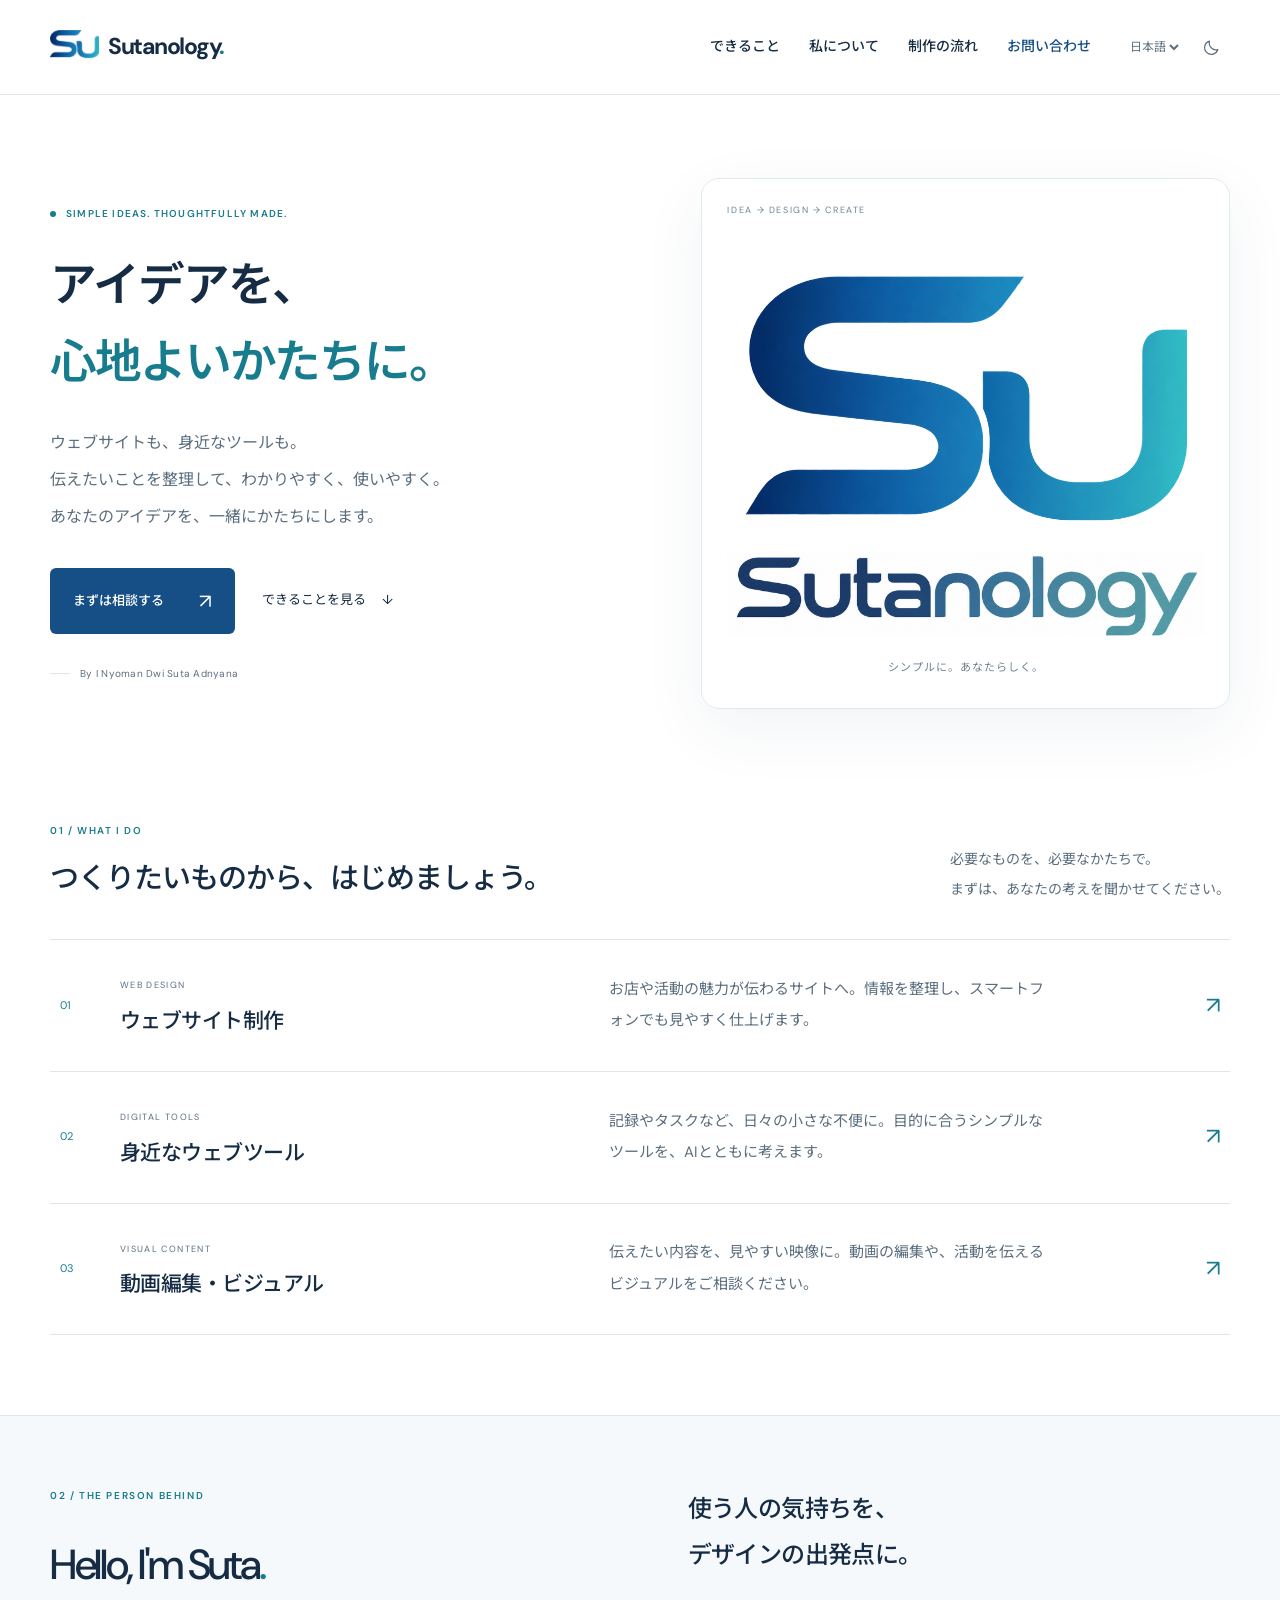
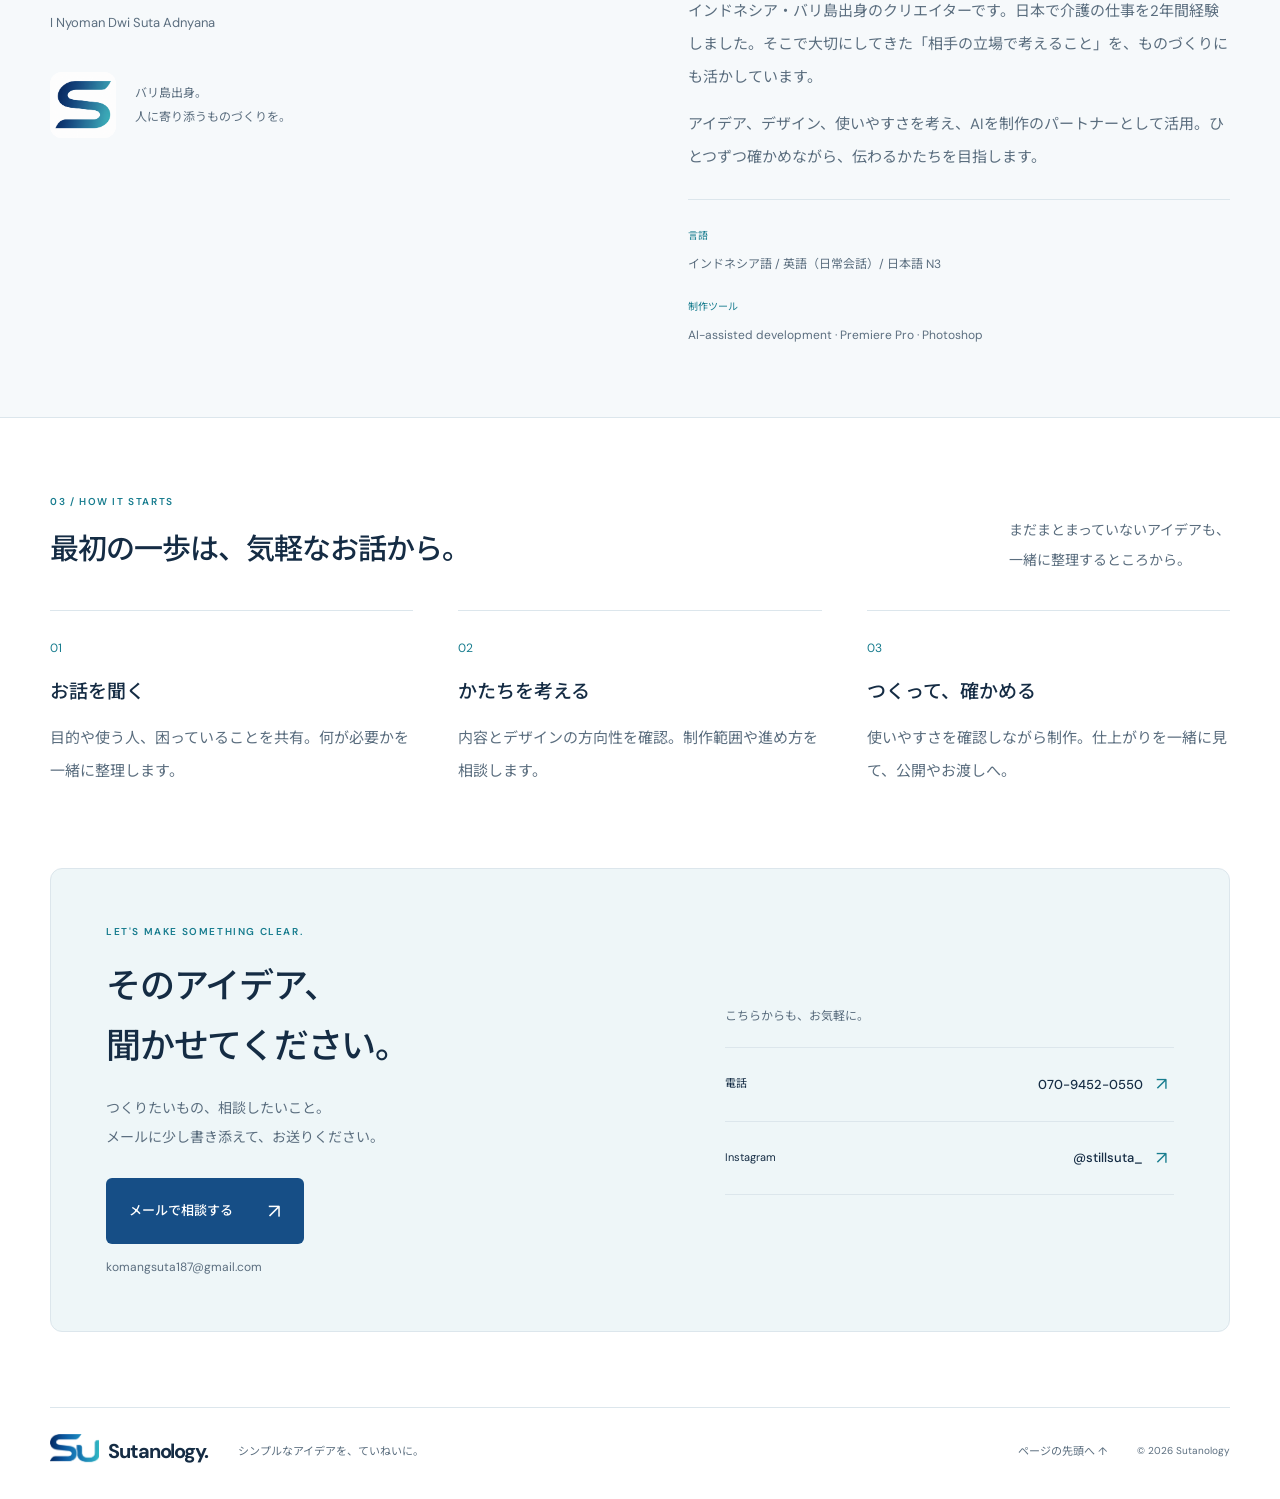
==== commit b7c2d237: "Redesign Sutanology with blue teal branding and clear service navigation" ====
--- a/index.html
+++ b/index.html
@@ -1,48 +1,77 @@
 <!doctype html>
 <html lang="ja" data-theme="light">
 <head>
- <meta charset="UTF-8">
- <meta name="viewport" content="width=device-width, initial-scale=1">
- <meta name="description" content="SUTANOLOGY — I Nyoman Dwi Suta Adnyanaのパーソナルサイト。AIとともに、日々の暮らしに寄り添うウェブサイトやアプリを制作しています。">
- <meta name="theme-color" content="#f5f1e8">
- <title>SUTANOLOGY — I Nyoman Dwi Suta Adnyana</title>
- <link rel="icon" href="data:image/svg+xml,%3Csvg xmlns='http://www.w3.org/2000/svg' viewBox='0 0 40 40'%3E%3Crect width='40' height='40' rx='6' fill='%23ad382e'/%3E%3Ctext x='50%25' y='55%25' dominant-baseline='middle' text-anchor='middle' font-family='serif' font-size='26' fill='%23f5f1e8'%3ES%3C/text%3E%3C/svg%3E">
- <link rel="preconnect" href="https://fonts.googleapis.com">
- <link rel="preconnect" href="https://fonts.gstatic.com" crossorigin>
- <link href="https://fonts.googleapis.com/css2?family=Noto+Sans+JP:wght@400;500;600;700&family=Noto+Serif+JP:wght@400;500;600&display=swap" rel="stylesheet">
- <link rel="stylesheet" href="home.css">
- <script src="home.js" defer></script>
+  <meta charset="UTF-8">
+  <meta name="viewport" content="width=device-width, initial-scale=1">
+  <meta name="theme-color" content="#ffffff">
+  <meta name="description" content="Sutanology — ウェブサイト、身近なツール、映像づくり。アイデアを、わかりやすく使いやすいかたちに。">
+  <title>Sutanology — Simple ideas, thoughtfully made.</title>
+  <meta property="og:title" content="Sutanology — Simple ideas, thoughtfully made.">
+  <meta property="og:description" content="Websites, everyday tools, and visual content. Made with people in mind.">
+  <meta property="og:image" content="https://sutanology.vercel.app/assets/brand-banner.png">
+  <meta property="og:url" content="https://sutanology.vercel.app/">
+  <link rel="icon" type="image/png" href="assets/brand-s.png">
+  <link rel="apple-touch-icon" href="assets/brand-s-light.png">
+  <link rel="preconnect" href="https://fonts.googleapis.com">
+  <link rel="preconnect" href="https://fonts.gstatic.com" crossorigin>
+  <link href="https://fonts.googleapis.com/css2?family=DM+Sans:wght@400;500;600;700&family=Noto+Sans+JP:wght@400;500;600;700&display=swap" rel="stylesheet">
+  <link rel="stylesheet" href="home.css">
+  <script src="translations.js" defer></script>
+  <script src="home.js" defer></script>
 </head>
 <body id="top">
- <header class="site-header">
-  <a class="wordmark" href="#top"><span class="seal" aria-hidden="true">S</span>SUTANOLOGY</a>
-  <div class="header-controls">
-   <label class="language-control"><span aria-hidden="true">◎</span><select id="language" aria-label="言語 / Language"><option value="jp" selected>日本語</option><option value="id">Indonesia</option><option value="en">English</option><option value="zh">中文</option><option value="ko">한국어</option></select></label>
-   <button id="themeToggle" class="theme-toggle" type="button" aria-label="テーマを切り替え">◐</button>
-  </div>
- </header>
- <nav class="page-nav" aria-label="Main navigation"><a href="index.html" aria-current="page"><span data-i18n="homeNav" >ホーム</span></a><a href="#about"><span data-i18n="aboutTag"><ruby>私<rp>（</rp><rt>わたし</rt><rp>）</rp></ruby>について</span></a></nav>
- <main>
-  <section class="hero" aria-labelledby="hero-name">
-   <div class="hero-art" aria-hidden="true"><span class="sun"></span><span class="mountain mountain-back"></span><span class="mountain mountain-front"></span><span class="art-caption">SUTANOLOGY / CREATIVE STUDIO</span></div>
-   <div class="hero-content">
-    <p class="eyebrow" data-i18n="heroEyebrow">クリエイターのプロフィール</p>
-    <h1 id="hero-name">SUTANOLOGY<span class="name">I Nyoman Dwi Suta Adnyana</span></h1>
-    <p class="hero-tag" data-i18n="heroTag">アイデアとAIで、ものづくり。</p> <p class="hero-desc" data-i18n="heroDesc"><ruby>想像<rp>（</rp><rt>そうぞう</rt><rp>）</rp></ruby>を、かたちに。AIとともに、<ruby>日々<rp>（</rp><rt>ひび</rt><rp>）</rp></ruby>の<ruby>暮<rp>（</rp><rt>く</rt><rp>）</rp></ruby>らしに<ruby>寄<rp>（</rp><rt>よ</rt><rp>）</rp></ruby>り<ruby>添<rp>（</rp><rt>そ</rt><rp>）</rp></ruby>うデジタルプロダクトをつくっています。</p>
-    <div class="hero-actions"><a class="btn-primary" href="#about"><span data-i18n="aboutLink"><ruby>私<rp>（</rp><rt>わたし</rt><rp>）</rp></ruby>について</span> <span aria-hidden="true">↓</span></a><button class="btn-text" id="contactTrigger" type="button"><span data-i18n="contactBtn">お<ruby>問<rp>（</rp><rt>と</rt><rp>）</rp></ruby>い<ruby>合<rp>（</rp><rt>あ</rt><rp>）</rp></ruby>わせ</span> <span aria-hidden="true">↗</span></button></div>
-   </div>
-   <div class="hero-foot"><span>01 — INTRODUCTION</span><span data-i18n="readingNote">ふりがなで、もっと<ruby>読<rp>（</rp><rt>よ</rt><rp>）</rp></ruby>みやすく。</span></div>
-  </section>
-  <section class="about-section" id="about" aria-labelledby="about-heading">
-   <div class="section-heading"><span class="section-no">01 / ABOUT</span><h2 id="about-heading" data-i18n="aboutTag"><ruby>私<rp>（</rp><rt>わたし</rt><rp>）</rp></ruby>について</h2></div>
-   <div class="about-grid">
-    <article class="about-story"><p class="small-label">THE PERSON BEHIND SUTANOLOGY</p><h3>I Nyoman Dwi<br>Suta Adnyana<span class="red-dot">.</span></h3><p class="about-desc" data-i18n="aboutDesc">インドネシア・バリ<ruby>島<rp>（</rp><rt>とう</rt><rp>）</rp></ruby><ruby>出身<rp>（</rp><rt>しゅっしん</rt><rp>）</rp></ruby>のクリエイターです。アイデアとデザインを<ruby>考<rp>（</rp><rt>かんが</rt><rp>）</rp></ruby>え、AIとともにウェブサイトやアプリを<ruby>制作<rp>（</rp><rt>せいさく</rt><rp>）</rp></ruby>しています。<ruby>日本<rp>（</rp><rt>にほん</rt><rp>）</rp></ruby>で<ruby>介護<rp>（</rp><rt>かいご</rt><rp>）</rp></ruby>の<ruby>仕事<rp>（</rp><rt>しごと</rt><rp>）</rp></ruby>を２<ruby>年間<rp>（</rp><rt>ねんかん</rt><rp>）</rp></ruby><ruby>経験<rp>（</rp><rt>けいけん</rt><rp>）</rp></ruby>しました。<ruby>使<rp>（</rp><rt>つか</rt><rp>）</rp></ruby>う<ruby>人<rp>（</rp><rt>ひと</rt><rp>）</rp></ruby>の<ruby>気持<rp>（</rp><rt>きも</rt><rp>）</rp></ruby>ちを<ruby>大切<rp>（</rp><rt>たいせつ</rt><rp>）</rp></ruby>に、やさしく<ruby>使<rp>（</rp><rt>つか</rt><rp>）</rp></ruby>いやすいものづくりを<ruby>目指<rp>（</rp><rt>めざ</rt><rp>）</rp></ruby>しています。</p></article>
-    <div class="details"><div class="detail-row"><span class="detail-symbol" aria-hidden="true">⌖</span><div><p class="detail-label" data-i18n="hometown"><ruby>出身地<rp>（</rp><rt>しゅっしんち</rt><rp>）</rp></ruby></p> <p data-i18n="originName">インドネシア・バリ<ruby>島<rp>（</rp><rt>とう</rt><rp>）</rp></ruby></p></div></div><div class="detail-row"><span class="detail-symbol" aria-hidden="true">あ</span><div><p class="detail-label" data-i18n="langTag"><ruby>言語<rp>（</rp><rt>げんご</rt><rp>）</rp></ruby></p><div class="lang-list"><span data-i18n="lang1">インドネシア<ruby>語<rp>（</rp><rt>ご</rt><rp>）</rp></ruby></span> <span data-i18n="lang2"><ruby>英語<rp>（</rp><rt>えいご</rt><rp>）</rp></ruby>（<ruby>日常会話<rp>（</rp><rt>にちじょうかいわ</rt><rp>）</rp></ruby>）</span> <span data-i18n="lang3"><ruby>日本語<rp>（</rp><rt>にほんご</rt><rp>）</rp></ruby> N3</span></div></div></div><div class="detail-row"><span class="detail-symbol" aria-hidden="true">＋</span><div><p class="detail-label" data-i18n="skillsTag">できること</p><div class="skill-tags"><span data-i18n="skillVibe">バイブコーディング</span><span data-i18n="skillAI">AIを<ruby>活用<rp>（</rp><rt>かつよう</rt><rp>）</rp></ruby>した<ruby>開発<rp>（</rp><rt>かいはつ</rt><rp>）</rp></ruby></span><span data-i18n="skillProduct">プロダクト<ruby>設計<rp>（</rp><rt>せっけい</rt><rp>）</rp></ruby></span><span data-i18n="skillUI">UIデザイン</span><span data-i18n="skillVideo"><ruby>動画編集<rp>（</rp><rt>どうがへんしゅう</rt><rp>）</rp></ruby></span><span>Adobe Premiere Pro</span><span>Adobe Photoshop</span></div></div></div></div>
-   </div>
-  </section>
-<aside class="now-section"><span class="status-dot" aria-hidden="true"></span><div><h2 data-i18n="nowTag"><ruby>最近<rp>（</rp><rt>さいきん</rt><rp>）</rp></ruby>のこと</h2> <p data-i18n="statusText">AIとともに<ruby>開発<rp>（</rp><rt>かいはつ</rt><rp>）</rp></ruby>したり、<ruby>動画<rp>（</rp><rt>どうが</rt><rp>）</rp></ruby>を<ruby>編集<rp>（</rp><rt>へんしゅう</rt><rp>）</rp></ruby>したり、アニメを<ruby>楽<rp>（</rp><rt>たの</rt><rp>）</rp></ruby>しんだり。<ruby>小<rp>（</rp><rt>ちい</rt><rp>）</rp></ruby>さなアイデアから、<ruby>次<rp>（</rp><rt>つぎ</rt><rp>）</rp></ruby>のものづくりへ。</p></div><span class="now-mark" aria-hidden="true">日々</span></aside>
- </main>
- <footer class="site-footer"><a class="wordmark" href="#top">SUTANOLOGY</a><p data-i18n="footerCopy">ひとつのアイデアから、<ruby>新<rp>（</rp><rt>あたら</rt><rp>）</rp></ruby>しいかたちへ。</p><span>© SUTANOLOGY</span></footer>
- <dialog id="contactModal" aria-labelledby="contactTitle"><div class="modal-box"><div class="modal-top"><span class="small-label">LET’S CONNECT</span><button id="modalClose" class="btn-text" type="button"><span data-i18n="closeLabel"><ruby>閉<rp>（</rp><rt>と</rt><rp>）</rp></ruby>じる</span> <span aria-hidden="true">×</span></button></div><h2 id="contactTitle" data-i18n="modalTitle">お<ruby>問<rp>（</rp><rt>と</rt><rp>）</rp></ruby>い<ruby>合<rp>（</rp><rt>あ</rt><rp>）</rp></ruby>わせ</h2> <p class="modal-sub" data-i18n="modalSub">お<ruby>仕事<rp>（</rp><rt>しごと</rt><rp>）</rp></ruby>のご<ruby>相談<rp>（</rp><rt>そうだん</rt><rp>）</rp></ruby>やアイデアなど、お<ruby>気軽<rp>（</rp><rt>きがる</rt><rp>）</rp></ruby>にご<ruby>連絡<rp>（</rp><rt>れんらく</rt><rp>）</rp></ruby>ください。</p><div class="contact-list"><a class="contact-row" href="mailto:komangsuta187@gmail.com"><span data-i18n="emailLabel">メール</span><span>komangsuta187@gmail.com ↗</span></a><a class="contact-row" href="tel:07094520550"><span data-i18n="phoneLabel"><ruby>電話<rp>（</rp><rt>でんわ</rt><rp>）</rp></ruby></span><span>070-9452-0550 ↗</span></a><a class="contact-row" href="https://www.instagram.com/stillsuta_" target="_blank" rel="noopener noreferrer"><span>Instagram</span><span>@stillsuta_ ↗</span></a></div></div></dialog>
+  <a class="skip-link" href="#main" data-i18n="skip">本文へスキップ</a>
+  <header class="site-header">
+    <div class="header-inner wrap">
+      <a class="wordmark" href="#top" aria-label="Sutanology home"><span class="brand-symbol"><img src="assets/brand-su.png" alt="" width="1254" height="1254"></span><span>Sutanology<span class="wordmark-dot">.</span></span></a>
+      <nav class="main-nav" id="navigation" aria-label="Main navigation">
+        <a href="#services" data-i18n="navServices">できること</a><a href="#about" data-i18n="aboutTag">私について</a><a href="#process" data-i18n="navProcess">制作の流れ</a><a href="#contact" class="nav-contact" data-i18n="contactBtn">お問い合わせ</a>
+      </nav>
+      <div class="header-controls">
+        <select id="language" aria-label="Language / 言語"><option value="jp">日本語</option><option value="en">EN</option><option value="id">ID</option><option value="zh">中文</option><option value="ko">한국어</option></select>
+        <button id="themeToggle" class="theme-toggle" type="button" aria-label="テーマを切り替え" aria-pressed="false"><svg viewBox="0 0 24 24" aria-hidden="true"><path d="M20 14.5A8.5 8.5 0 0 1 9.5 4 8.5 8.5 0 1 0 20 14.5Z"/></svg></button>
+        <button class="menu-toggle" id="menuToggle" type="button" aria-expanded="false" aria-controls="navigation" aria-label="メニューを開く"><span></span><span></span></button>
+      </div>
+    </div>
+  </header>
+  <main id="main">
+    <section class="hero wrap" aria-labelledby="hero-title">
+      <div class="hero-copy">
+        <p class="eyebrow"><span></span> SIMPLE IDEAS. THOUGHTFULLY MADE.</p>
+        <h1 id="hero-title" data-i18n="headline">アイデアを、<br><em>心地よいかたちに。</em></h1>
+        <p class="hero-description" data-i18n="intro">ウェブサイトも、身近なツールも。<br>伝えたいことを整理して、わかりやすく、使いやすく。<br>あなたのアイデアを、一緒にかたちにします。</p>
+        <div class="hero-actions"><a class="button button-primary" href="#contact"><span data-i18n="startConversation">まずは相談する</span><span aria-hidden="true">↗</span></a><a class="text-link" href="#services"><span data-i18n="exploreServices">できることを見る</span><span aria-hidden="true">↓</span></a></div>
+        <div class="hero-byline"><span class="byline-line"></span><span>By I Nyoman Dwi Suta Adnyana</span></div>
+      </div>
+      <div class="brand-showcase" aria-label="Sutanology brand">
+        <span class="showcase-label">IDEA → DESIGN → CREATE</span>
+        <div class="brand-art"><img src="assets/brand-su.png" alt="Sutanology Su logo" width="1254" height="1254" fetchpriority="high"></div>
+        <div class="brand-banner"><img src="assets/brand-banner.png" alt="Sutanology" width="2172" height="724"></div>
+        <p data-i18n="brandNote">シンプルに。あなたらしく。</p>
+      </div>
+    </section>
+    <section class="services-section wrap" id="services" aria-labelledby="services-title">
+      <div class="section-heading"><div><p class="eyebrow">01 / WHAT I DO</p><h2 id="services-title" data-i18n="servicesTitle">つくりたいものから、はじめましょう。</h2></div><p class="section-description" data-i18n="servicesIntro">必要なものを、必要なかたちで。<br>まずは、あなたの考えを聞かせてください。</p></div>
+      <div class="service-list">
+        <a class="service-row" href="#contact" data-interest="website"><span class="service-number">01</span><div class="service-name"><span class="service-label">WEB DESIGN</span><h3 data-i18n="webTitle">ウェブサイト制作</h3></div><p data-i18n="webDescription">お店や活動の魅力が伝わるサイトへ。情報を整理し、スマートフォンでも見やすく仕上げます。</p><span class="service-arrow" aria-hidden="true">↗</span></a>
+        <a class="service-row" href="#contact" data-interest="tools"><span class="service-number">02</span><div class="service-name"><span class="service-label">DIGITAL TOOLS</span><h3 data-i18n="toolsTitle">身近なウェブツール</h3></div><p data-i18n="toolsDescription">記録やタスクなど、日々の小さな不便に。目的に合うシンプルなツールを、AIとともに考えます。</p><span class="service-arrow" aria-hidden="true">↗</span></a>
+        <a class="service-row" href="#contact" data-interest="video"><span class="service-number">03</span><div class="service-name"><span class="service-label">VISUAL CONTENT</span><h3 data-i18n="videoTitle">動画編集・ビジュアル</h3></div><p data-i18n="videoDescription">伝えたい内容を、見やすい映像に。動画の編集や、活動を伝えるビジュアルをご相談ください。</p><span class="service-arrow" aria-hidden="true">↗</span></a>
+      </div>
+    </section>
+    <section class="about-section" id="about" aria-labelledby="about-title">
+      <div class="about-inner wrap">
+        <div class="about-identity"><p class="eyebrow">02 / THE PERSON BEHIND</p><h2 id="about-title">Hello, I'm Suta<span>.</span></h2><p class="full-name">I Nyoman Dwi Suta Adnyana</p><div class="identity-note"><span class="identity-mark"><img src="assets/brand-s-light.png" alt="" width="1254" height="1254" loading="lazy"></span><span data-i18n="aboutNote">バリ島出身。<br>人に寄り添うものづくりを。</span></div></div>
+        <div class="about-copy"><p class="about-lead" data-i18n="aboutLead">使う人の気持ちを、<br>デザインの出発点に。</p><p data-i18n="aboutBody">インドネシア・バリ島出身のクリエイターです。日本で介護の仕事を2年間経験しました。そこで大切にしてきた「相手の立場で考えること」を、ものづくりにも活かしています。</p><p data-i18n="aboutAi">アイデア、デザイン、使いやすさを考え、AIを制作のパートナーとして活用。ひとつずつ確かめながら、伝わるかたちを目指します。</p><div class="about-facts"><div><span data-i18n="langTag">言語</span><p data-i18n="spokenLanguages">インドネシア語 / 英語（日常会話）/ 日本語 N3</p></div><div><span data-i18n="workWith">制作ツール</span><p>AI-assisted development · Premiere Pro · Photoshop</p></div></div></div>
+      </div>
+    </section>
+    <section class="process-section wrap" id="process" aria-labelledby="process-title">
+      <div class="section-heading"><div><p class="eyebrow">03 / HOW IT STARTS</p><h2 id="process-title" data-i18n="processTitle">最初の一歩は、気軽なお話から。</h2></div><p class="section-description" data-i18n="processIntro">まだまとまっていないアイデアも、<br>一緒に整理するところから。</p></div>
+      <ol class="process-list"><li><span>01</span><h3 data-i18n="stepOneTitle">お話を聞く</h3><p data-i18n="stepOneBody">目的や使う人、困っていることを共有。何が必要かを一緒に整理します。</p></li><li><span>02</span><h3 data-i18n="stepTwoTitle">かたちを考える</h3><p data-i18n="stepTwoBody">内容とデザインの方向性を確認。制作範囲や進め方を相談します。</p></li><li><span>03</span><h3 data-i18n="stepThreeTitle">つくって、確かめる</h3><p data-i18n="stepThreeBody">使いやすさを確認しながら制作。仕上がりを一緒に見て、公開やお渡しへ。</p></li></ol>
+    </section>
+    <section class="contact-section wrap" id="contact" aria-labelledby="contact-title">
+      <div class="contact-panel"><div class="contact-copy"><p class="eyebrow">LET'S MAKE SOMETHING CLEAR.</p><h2 id="contact-title" data-i18n="contactTitle">そのアイデア、<br>聞かせてください。</h2><p data-i18n="contactIntro">つくりたいもの、相談したいこと。<br>メールに少し書き添えて、お送りください。</p><p class="contact-interest" id="contactInterest" hidden></p><a class="button button-primary" id="emailLink" href="mailto:komangsuta187@gmail.com"><span data-i18n="emailCta">メールで相談する</span><span aria-hidden="true">↗</span></a><a class="email-address" href="mailto:komangsuta187@gmail.com">komangsuta187@gmail.com</a></div><div class="other-contact"><p data-i18n="otherWays">こちらからも、お気軽に。</p><a href="tel:07094520550"><span data-i18n="phoneLabel">電話</span><strong>070-9452-0550</strong><span aria-hidden="true">↗</span></a><a href="https://www.instagram.com/stillsuta_" target="_blank" rel="noopener noreferrer"><span>Instagram</span><strong>@stillsuta_</strong><span aria-hidden="true">↗</span></a></div></div>
+    </section>
+  </main>
+  <footer class="site-footer wrap"><a class="wordmark" href="#top"><span class="brand-symbol"><img src="assets/brand-su.png" alt="" width="1254" height="1254" loading="lazy"></span><span>Sutanology.</span></a><p data-i18n="footerNote">シンプルなアイデアを、ていねいに。</p><a class="back-top" href="#top"><span data-i18n="backTop">ページの先頭へ</span> ↑</a><small>© <span id="year">2026</span> Sutanology</small></footer>
 </body>
 </html>
--- a/home.css
+++ b/home.css
@@ -1,19 +1,10 @@
-:root{color-scheme:light;--bg:#f5f1e8;--paper:#faf7f0;--text:#282b29;--muted:#62665d;--line:#d6d2c8;--accent:#a43329;--soft:#ece7db;--sun:#bd4a3b;--mountain:#d4d5c9;--mountain-front:#b9c0af;--shadow:0 24px 90px #282b2920}
-[data-theme=dark]{color-scheme:dark;--bg:#1c2424;--paper:#232e2c;--text:#ece7da;--muted:#b8bcac;--line:#45504a;--accent:#efa18d;--soft:#2d3933;--sun:#9d4c3d;--mountain:#364b45;--mountain-front:#466055;--shadow:0 24px 90px #0005}
-*{box-sizing:border-box}html{scroll-behavior:smooth;scroll-padding-top:30px}body{margin:0;background:var(--bg);color:var(--text);font-family:'Noto Sans JP',sans-serif;font-size:14px;-webkit-font-smoothing:antialiased}body:has(dialog[open]){overflow:hidden}body::before{content:"";position:fixed;inset:0;pointer-events:none;opacity:.18;z-index:-1;background-image:url("data:image/svg+xml,%3Csvg viewBox='0 0 180 180' xmlns='http://www.w3.org/2000/svg'%3E%3Cfilter id='n'%3E%3CfeTurbulence type='fractalNoise' baseFrequency='.85' numOctaves='3' stitchTiles='stitch'/%3E%3C/filter%3E%3Crect width='100%25' height='100%25' opacity='.22' filter='url(%23n)'/%3E%3C/svg%3E")}
-a{color:inherit;text-decoration:none}button,select{font:inherit;color:inherit}button,a,select{-webkit-tap-highlight-color:transparent}button{cursor:pointer}button:focus-visible,a:focus-visible,select:focus-visible{outline:2px solid var(--accent);outline-offset:6px}button{border:0}ruby{ruby-align:center}rt{font-family:'Noto Sans JP',sans-serif;font-size:.52em;font-weight:400;letter-spacing:.03em;line-height:1.4;color:var(--muted)}rp{font-size:.7em}p,h1,h2,h3{margin:0}p{line-height:2.3}select{cursor:pointer}::selection{background:var(--accent);color:var(--bg)}
-.site-header,main,.site-footer{width:min(1160px,calc(100% - 96px));margin-inline:auto}.site-header{display:flex;justify-content:space-between;align-items:center;gap:20px;min-height:106px;border-bottom:1px solid var(--line)}.wordmark{display:inline-flex;align-items:center;gap:12px;font-size:14px;font-weight:700;letter-spacing:.14em}.seal{display:grid;place-items:center;width:32px;height:35px;background:var(--accent);color:var(--bg);font-family:serif;font-size:25px;font-weight:400;border-radius:2px;transform:rotate(-5deg)}.header-controls{display:flex;align-items:center;gap:19px}.language-control{display:flex;align-items:center;gap:9px}.language-control>span{color:var(--accent);font-size:21px}.language-control select{border:0;background:transparent;font-size:12px;max-width:125px;padding:10px 2px}.language-control option{background:var(--paper)}.theme-toggle{width:38px;height:38px;background:transparent;border:1px solid var(--line);border-radius:50%;font-size:20px}.theme-toggle:hover{background:var(--soft)}
-.hero{position:relative;min-height:620px;display:flex;flex-direction:column;justify-content:center;padding:86px 0 65px;border-bottom:1px solid var(--line);isolation:isolate}.hero-content{position:relative;z-index:1;max-width:700px}.eyebrow,.small-label,.section-no,.hero-foot{font-size:10px;letter-spacing:.16em;font-weight:500;color:var(--muted)}.eyebrow{margin-bottom:29px}.hero h1{font-size:clamp(36px,6.1vw,76px);letter-spacing:-.045em;font-weight:500;line-height:1.1}.hero .name{display:block;font-size:clamp(14px,2vw,19px);letter-spacing:.09em;font-weight:400;margin-top:20px}.hero-tag{font-family:'Noto Serif JP',serif;font-size:25px;margin-top:40px;letter-spacing:.08em}.hero-desc{max-width:490px;font-size:14px;line-height:2.6;margin-top:17px}.hero-actions{display:flex;flex-wrap:wrap;align-items:center;gap:30px;margin-top:31px}.btn-primary{background:var(--accent);color:var(--bg);display:inline-flex;align-items:center;justify-content:space-between;gap:32px;padding:19px 25px;min-height:58px;font-size:12px}.btn-primary rt{color:inherit;opacity:.9}.btn-primary:hover{filter:brightness(1.12)}.btn-text{display:inline-flex;align-items:center;gap:20px;background:transparent;font-size:12px;min-height:44px;padding:8px 0;border-bottom:1px solid var(--line)}.btn-text:hover{color:var(--accent)}.hero-foot{display:flex;align-items:center;justify-content:space-between;gap:15px;margin-top:65px;position:relative;z-index:1}.hero-foot>span:last-child{letter-spacing:.04em;font-size:11px}.hero-art{position:absolute;right:0;top:65px;width:41%;height:430px;overflow:hidden;z-index:-1;opacity:.9;mask-image:linear-gradient(to right,transparent,#000 24%)}.sun{position:absolute;right:36px;top:14px;width:178px;height:178px;border-radius:50%;background:var(--sun);opacity:.85}.mountain{position:absolute;bottom:45px;right:-150px;width:610px;height:220px;background:var(--mountain);clip-path:polygon(0 100%,18% 65%,28% 71%,55% 0,72% 47%,82% 40%,100% 100%)}.mountain-front{bottom:0;right:-160px;height:180px;width:670px;background:var(--mountain-front);clip-path:polygon(0 100%,19% 65%,33% 76%,65% 8%,76% 42%,82% 37%,100% 100%)}.art-caption{position:absolute;right:0;bottom:0;writing-mode:vertical-rl;font-size:8px;letter-spacing:.2em;color:var(--muted)}
-.about-section{padding-top:62px}.section-heading{display:flex;align-items:baseline;gap:30px;margin-bottom:35px}.section-heading h2{font-family:'Noto Serif JP',serif;font-size:26px;font-weight:500;letter-spacing:.07em;line-height:1.8}.section-no{min-width:178px}.about-grid{display:grid;grid-template-columns:1fr 1fr;gap:85px}.about-story{padding:27px 0 0}.about-story h3{font-family:'Noto Serif JP',serif;font-size:34px;line-height:1.5;font-weight:400;letter-spacing:-.025em;margin:17px 0 23px}.red-dot{color:var(--accent)}.about-desc{font-size:13px;line-height:2.8;color:var(--muted)}.details{border-top:1px solid var(--line)}.detail-row{display:flex;align-items:flex-start;gap:24px;padding:24px 0;border-bottom:1px solid var(--line)}.detail-row>div{min-width:0}.detail-symbol{font-family:'Noto Serif JP',serif;color:var(--accent);font-size:25px;min-width:32px;text-align:center}.detail-label{font-size:11px;color:var(--muted);margin-bottom:8px}.lang-list{display:flex;flex-wrap:wrap;column-gap:16px;row-gap:10px;font-size:12px;line-height:2}.skill-tags{display:flex;flex-wrap:wrap;gap:9px}.skill-tags>span{font-size:11px;background:var(--soft);border:1px solid var(--line);padding:6px 10px;line-height:2}
-.now-section{display:flex;align-items:flex-start;gap:18px;padding:36px;margin:65px 0;background:var(--soft);position:relative;overflow:hidden}.status-dot{margin-top:13px;height:6px;width:6px;background:var(--accent);border-radius:50%;flex-shrink:0}.now-section h2{font-size:12px;font-weight:500;margin-bottom:10px}.now-section p{max-width:770px;font-size:12px;color:var(--muted);line-height:2.6;position:relative;z-index:1}.now-mark{margin-left:auto;align-self:center;font-family:'Noto Serif JP',serif;font-size:42px;white-space:nowrap;opacity:.15}.site-footer{border-top:1px solid var(--line);padding:27px 0 36px;display:flex;align-items:center;justify-content:space-between;gap:22px}.site-footer .wordmark{font-size:11px}.site-footer p,.site-footer>span{font-size:10px;color:var(--muted)}
-dialog{width:min(560px,calc(100% - 32px));padding:0;border:1px solid var(--line);background:var(--paper);color:var(--text);box-shadow:var(--shadow);max-height:calc(100dvh - 40px);overflow:auto}dialog::backdrop{background:#18201ed0;backdrop-filter:blur(4px)}.modal-box{padding:35px}.modal-top{display:flex;align-items:center;justify-content:space-between;gap:18px;margin-bottom:27px}.modal-top .btn-text{gap:12px;font-size:11px}.modal-box h2{font-family:'Noto Serif JP',serif;font-size:28px;font-weight:500;line-height:2}.modal-sub{font-size:12px;color:var(--muted);margin:13px 0 24px;line-height:2.6}.contact-row{display:flex;flex-direction:column;gap:8px;padding:20px 0;border-top:1px solid var(--line);font-size:13px;overflow-wrap:anywhere}.contact-row>span:first-child{font-size:11px;color:var(--muted)}.contact-row:hover{color:var(--accent)}
-@media(min-width:1500px){.hero{min-height:690px}.hero-art{width:43%;top:90px;height:440px}.sun{width:200px;height:200px;right:65px}}
-@media(max-width:900px){.site-header,main,.site-footer{width:calc(100% - 56px)}.hero{min-height:600px}.hero-art{opacity:.45;width:46%}.hero-content{max-width:650px}.about-grid{gap:40px}.section-no{min-width:140px}.site-footer{flex-wrap:wrap}.site-footer p{margin-left:auto}.now-mark{display:none}}
-@media(max-width:550px){.site-header,main,.site-footer{width:calc(100% - 40px)}.site-header{min-height:83px;gap:10px}.wordmark{font-size:11px;letter-spacing:.08em;gap:8px}.seal{width:25px;height:29px;font-size:20px}.header-controls{gap:10px}.language-control{gap:4px}.language-control select{font-size:11px;max-width:92px}.theme-toggle{width:32px;height:32px;font-size:18px}.hero{padding:52px 0 30px;min-height:620px;justify-content:flex-start}.eyebrow{font-size:9px;margin-bottom:28px}.hero h1{font-size:clamp(30px,8.5vw,45px);letter-spacing:-.04em}.hero .name{font-size:12px;letter-spacing:.04em;line-height:1.7;margin-top:15px}.hero-tag{font-size:19px;margin-top:43px;letter-spacing:0}.hero-desc{font-size:12px;max-width:310px;line-height:2.8;margin-top:16px}.hero-art{width:80%;height:340px;top:156px;right:-20px;opacity:.22}.sun{width:130px;height:130px;right:30px}.mountain{right:-290px}.mountain-front{right:-300px}.hero-actions{gap:20px;margin-top:28px}.btn-primary{padding:17px 18px;gap:18px;font-size:11px}.hero-actions .btn-text{font-size:11px;gap:10px}.hero-foot{margin-top:45px;align-items:flex-start;flex-direction:column;gap:14px;font-size:9px}.hero-foot>span:last-child{font-size:10px}.about-section{padding-top:42px}.section-heading{flex-wrap:wrap;gap:18px;margin-bottom:24px}.section-no{font-size:9px;min-width:0}.section-heading h2{font-size:22px}.about-grid{grid-template-columns:1fr;gap:30px}.about-story{padding-top:8px}.about-story h3{font-size:30px;margin:17px 0 19px}.about-desc{font-size:12px}.detail-row{padding:22px 0;gap:18px}.now-section{margin:43px 0;padding:24px 19px;gap:12px}.now-section p{font-size:11px}.site-footer{padding:24px 0 30px;column-gap:10px;row-gap:14px}.site-footer p{order:3;width:100%;margin:0}.site-footer>span{margin-left:auto;font-size:9px}.modal-box{padding:24px}.modal-box h2{font-size:24px}}
-@media(prefers-reduced-motion:reduce){html{scroll-behavior:auto}*{transition:none!important}}
-/* Keep Japanese reading guides legible. */
-rt{font-size:max(.55em,9px)}
-@media(max-width:550px){.hero-desc,.about-desc{font-size:13px}.now-section p{font-size:12px}}
-.page-nav{width:min(1160px,calc(100% - 96px));margin:0 auto;display:flex;justify-content:flex-end;gap:28px;padding:12px 0;border-bottom:1px solid var(--line);font-size:12px;line-height:2.3}.page-nav a{padding:6px 0;color:var(--muted)}.page-nav a[aria-current=page]{color:var(--accent);border-bottom:1px solid var(--accent)}.page-nav a:hover{color:var(--accent)}
-@media(max-width:900px){.page-nav{width:calc(100% - 56px)}}
-@media(max-width:550px){.page-nav{width:calc(100% - 40px);gap:24px;font-size:11px;padding:8px 0}}
+:root{color-scheme:light;--bg:#fff;--surface:#f6f9fb;--text:#152c44;--muted:#5b6e7f;--line:#dce6ec;--blue:#164e86;--teal:#177c8e;--soft:#eef6f8;--font:'DM Sans','Noto Sans JP',sans-serif}
+[data-theme=dark]{color-scheme:dark;--bg:#111e2b;--surface:#182a3a;--text:#eef5fa;--muted:#afc0d0;--line:#304657;--blue:#9fcafa;--teal:#76d1da;--soft:#1d3445}
+*{box-sizing:border-box}html{scroll-behavior:smooth;scroll-padding-top:110px}body{margin:0;font:16px/1.8 var(--font);color:var(--text);background:var(--bg);-webkit-font-smoothing:antialiased}a{color:inherit;text-decoration:none}button,select{font:inherit}button,select,a{-webkit-tap-highlight-color:transparent}button,select{cursor:pointer}a:focus-visible,button:focus-visible,select:focus-visible{outline:3px solid var(--teal);outline-offset:5px}img{display:block;max-width:100%;height:auto}h1,h2,h3,h4,p{margin:0}button{color:inherit}::selection{background:#b9e4ec;color:#15364d}[hidden]{display:none!important}.wrap{width:min(1180px,calc(100% - 80px));margin-inline:auto}.skip-link{position:fixed;top:-100px;left:15px;z-index:50;background:var(--blue);color:var(--bg);padding:12px 20px}.skip-link:focus{top:12px}.site-header{border-bottom:1px solid var(--line);background:var(--bg);position:sticky;top:0;z-index:20}.header-inner{min-height:94px;display:flex;align-items:center;gap:35px}.wordmark{display:inline-flex;align-items:center;gap:9px;font-size:23px;font-weight:700;letter-spacing:-.055em;white-space:nowrap}.wordmark-dot{color:var(--teal)}.brand-symbol{width:49px;height:34px;position:relative;overflow:hidden;display:inline-block;flex-shrink:0}.brand-symbol img{position:absolute;width:72px;max-width:none;left:-11px;top:-22px}.main-nav{display:flex;align-items:center;gap:29px;margin-left:auto;font-size:13px;font-weight:500}.main-nav a{padding-block:12px;position:relative}.main-nav a:hover,.main-nav a[aria-current=location]{color:var(--teal)}.nav-contact{color:var(--blue)}.header-controls{display:flex;align-items:center;gap:10px}.header-controls select{font-size:12px;color:var(--muted);background:var(--bg);border:0;min-height:44px;max-width:90px}.theme-toggle,.menu-toggle{display:grid;place-items:center;width:38px;height:44px;border:0;background:transparent;color:var(--muted)}.theme-toggle svg{width:19px;fill:none;stroke:currentColor;stroke-width:1.5;stroke-linecap:round;stroke-linejoin:round}.menu-toggle{display:none}.hero{display:grid;grid-template-columns:1.1fr 1fr;gap:70px;align-items:center;padding-block:83px 78px}.eyebrow{font-size:10px;font-weight:600;letter-spacing:.16em;color:var(--teal);line-height:1.9}.hero .eyebrow{display:flex;align-items:center;gap:10px;letter-spacing:.12em}.hero .eyebrow>span{width:6px;height:6px;background:var(--teal);border-radius:50%}h1{font-size:clamp(35px,3.65vw,51px);font-weight:600;line-height:1.65;letter-spacing:-.045em;margin-top:24px}em{font-style:normal;color:var(--teal)}.hero-description{font-size:15px;color:var(--muted);line-height:2.3;margin-top:24px;max-width:500px}.hero-actions{display:flex;align-items:center;gap:27px;flex-wrap:wrap;margin-top:32px}.button{display:inline-flex;align-items:center;justify-content:space-between;gap:35px;padding:15px 23px;min-height:54px;border-radius:6px;font-size:13px;font-weight:500;line-height:1.8;transition:background .2s,transform .2s}.button-primary{background:#164e86;color:#fff}.button:hover{background:#126479;transform:translateY(-2px)}.button>span:last-child{font-size:20px;font-weight:400}.text-link{display:inline-flex;align-items:center;gap:16px;font-size:13px;line-height:1.9;padding-block:10px}.text-link:hover{color:var(--teal)}.hero-byline{display:flex;align-items:center;gap:10px;margin-top:31px;font-size:10px;color:var(--muted);letter-spacing:.025em}.byline-line{height:1px;width:20px;background:var(--line)}.brand-showcase{position:relative;overflow:hidden;border:1px solid #dfebef;background:#fff;border-radius:18px;padding:23px 25px 30px;text-align:center;box-shadow:0 20px 65px #123d6610}.showcase-label{display:block;text-align:left;font-size:9px;letter-spacing:.18em;color:#6c8497}.brand-art{width:100%;aspect-ratio:1.6;position:relative;overflow:hidden;margin-top:25px}.brand-art img{position:absolute;width:133%;max-width:none;left:-16%;top:50%;transform:translateY(-49%)}.brand-banner{width:100%;aspect-ratio:5.6;position:relative;overflow:hidden;margin-top:10px}.brand-banner img{position:absolute;width:135%;max-width:none;left:-17.5%;top:50%;transform:translateY(-50%)}.brand-showcase>p{font-size:11px;color:#698194;letter-spacing:.09em;margin-top:22px}.services-section{padding-block:34px 80px}.section-heading{display:flex;align-items:flex-end;justify-content:space-between;gap:35px;margin-bottom:35px}h2{font-size:29px;font-weight:500;line-height:1.8;letter-spacing:-.035em;margin-top:12px}.section-description{font-size:13px;line-height:2.1;color:var(--muted);flex-shrink:0}.service-list{border-top:1px solid var(--line)}.service-row{display:grid;grid-template-columns:35px 1fr 1.2fr 30px;gap:25px;align-items:center;padding:29px 10px;border-bottom:1px solid var(--line);transition:background .2s}.service-row:hover{background:var(--surface)}.service-number{font-size:11px;color:var(--teal);font-variant-numeric:tabular-nums}.service-label{font-size:9px;color:var(--muted);letter-spacing:.15em}.service-name h3{font-size:21px;font-weight:500;line-height:1.9;letter-spacing:-.025em;margin-top:4px}.service-row>p{font-size:13px;line-height:2.1;color:var(--muted);max-width:440px}.service-arrow{font-size:23px;color:var(--teal);justify-self:end}.about-section{background:var(--surface);border-block:1px solid var(--line);padding-block:70px}.about-inner{display:grid;grid-template-columns:1fr 1fr;gap:95px}.about-identity h2{font-size:42px;letter-spacing:-.055em;margin-top:22px}.about-identity h2>span{color:var(--teal)}.full-name{font-size:13px;color:var(--muted);margin-top:8px}.identity-note{display:flex;align-items:center;gap:19px;margin-top:38px}.identity-mark{width:66px;height:66px;border-radius:12px;overflow:hidden;background:#fff;position:relative;flex-shrink:0}.identity-mark img{width:96px;max-width:none;position:absolute;left:-15px;top:-15px}.identity-note>span:last-child{font-size:12px;color:var(--muted);line-height:2}.about-lead{font-size:24px;font-weight:500;line-height:1.9;margin-bottom:18px;letter-spacing:-.025em}.about-copy>p:not(.about-lead){font-size:14px;color:var(--muted);line-height:2.2;margin-top:14px}.about-facts{border-top:1px solid var(--line);margin-top:25px;padding-top:20px;display:grid;gap:15px}.about-facts>div>span{font-size:10px;color:var(--teal)}.about-facts p{font-size:12px;color:var(--muted);line-height:2;margin-top:3px}.process-section{padding-block:74px 80px}.process-list{display:grid;grid-template-columns:repeat(3,minmax(0,1fr));gap:45px;list-style:none;margin:0;padding:0}.process-list li{border-top:1px solid var(--line);padding-top:22px}.process-list li>span{font-size:12px;color:var(--teal)}.process-list h3{font-size:19px;font-weight:500;margin-top:12px;line-height:1.9}.process-list p{font-size:13px;color:var(--muted);line-height:2.2;margin-top:12px}.contact-section{padding-bottom:75px}.contact-panel{border:1px solid var(--line);border-radius:12px;background:var(--soft);display:grid;grid-template-columns:1.2fr 1fr;gap:80px;padding:53px 55px;align-items:center}.contact-panel h2{font-size:35px;line-height:1.7;margin-top:16px}.contact-copy>p:not(.eyebrow){font-size:13px;color:var(--muted);line-height:2.1;margin-top:18px}.contact-copy .button{margin-top:25px}.email-address{display:block;overflow-wrap:anywhere;font-size:12px;color:var(--muted);margin-top:13px}.email-address:hover{color:var(--teal)}.other-contact>p{font-size:12px;color:var(--muted);margin-bottom:20px}.other-contact>a{display:grid;grid-template-columns:1fr auto 18px;gap:13px;align-items:center;border-top:1px solid var(--line);padding-block:20px;font-size:11px}.other-contact>a:last-child{border-bottom:1px solid var(--line)}.other-contact strong{font-size:13px;font-weight:500;overflow-wrap:anywhere}.other-contact>a>span:last-child{font-size:18px;color:var(--teal)}.other-contact>a:hover{color:var(--teal)}.contact-interest{border-left:2px solid var(--teal);padding-left:12px}.site-footer{display:flex;align-items:center;gap:30px;flex-wrap:wrap;padding-block:25px 30px;border-top:1px solid var(--line)}.site-footer .wordmark{font-size:20px}.site-footer>p{font-size:11px;color:var(--muted)}.back-top{margin-left:auto;font-size:11px;color:var(--muted)}.site-footer>small{font-size:10px;color:var(--muted)}rt{font-size:.55em;line-height:1.5;font-weight:400;color:var(--muted)}
+@media(max-width:1100px){.header-inner{gap:20px}.main-nav{gap:20px;font-size:12px}.wordmark{font-size:21px}.hero{gap:38px}.hero-actions{gap:16px}.about-inner{gap:55px}.section-description{flex-shrink:1}.contact-panel{gap:40px;padding:40px}.other-contact>a{grid-template-columns:1fr auto}.other-contact>a>span:last-child{display:none}}
+@media(max-width:850px){html{scroll-padding-top:90px}.wrap{width:calc(100% - 48px)}.header-inner{min-height:78px;gap:15px;position:relative}.header-controls{margin-left:auto}.main-nav{display:none;position:absolute;top:100%;left:-24px;right:-24px;background:var(--bg);padding:15px 24px 24px;border-bottom:1px solid var(--line);box-shadow:0 15px 20px #123d6608;margin:0;flex-direction:column;align-items:stretch;gap:0;font-size:15px}.main-nav.is-open{display:flex}.main-nav a{padding:14px 10px}.menu-toggle{display:flex;flex-direction:column;align-items:center;justify-content:center;gap:6px;width:32px}.menu-toggle span{width:20px;height:1.5px;background:currentColor;transition:transform .2s}.menu-toggle[aria-expanded=true] span:first-child{transform:translateY(3.75px) rotate(45deg)}.menu-toggle[aria-expanded=true] span:last-child{transform:translateY(-3.75px) rotate(-45deg)}.hero{padding-block:55px;gap:28px}.hero h1{font-size:34px}.hero-description{font-size:14px}.hero .eyebrow{font-size:8px}.hero-actions{gap:12px}.hero-byline{font-size:9px}.brand-showcase{padding:20px 18px 25px}.showcase-label{font-size:8px}.section-heading{align-items:flex-start;flex-direction:column;gap:13px}.service-row{grid-template-columns:25px .9fr 1.2fr 20px;gap:18px}.service-name h3{font-size:19px}.service-row>p{font-size:12px}.about-inner{gap:40px}.about-identity h2{font-size:35px}.process-list{gap:25px}.contact-panel{gap:30px;padding:33px}.contact-panel h2{font-size:30px}.other-contact>a{display:flex;flex-direction:column;align-items:flex-start;gap:7px}.site-footer{gap:18px}.site-footer>p{width:calc(100% - 200px)}}
+@media(max-width:600px){.wrap{width:calc(100% - 40px)}.header-inner{min-height:75px;gap:9px}.wordmark{font-size:20px;gap:5px}.brand-symbol{width:37px;height:28px}.brand-symbol img{width:57px;left:-9px;top:-17px}.header-controls{gap:4px}.header-controls select{font-size:11px;max-width:75px}.theme-toggle{width:29px}.hero{grid-template-columns:1fr;padding-block:43px 48px;gap:38px}.hero h1{font-size:clamp(30px,8.4vw,43px);margin-top:19px;line-height:1.7}.hero .eyebrow{font-size:8px;letter-spacing:.09em}.hero-description{font-size:15px;line-height:2.15;margin-top:19px}.hero-description br{display:none}.hero-actions{margin-top:26px;gap:22px}.button{font-size:13px;padding:14px 20px;gap:27px}.hero-byline{margin-top:23px;font-size:10px}.brand-showcase{max-width:440px;width:100%;justify-self:center;padding:19px 23px 24px}.brand-art{aspect-ratio:2.2;margin-top:20px}.brand-art img{width:112%;left:-6%}.brand-banner{max-width:320px;margin:7px auto 0}.brand-showcase>p{font-size:11px;margin-top:16px}.services-section{padding-block:10px 48px}h2{font-size:25px;line-height:1.9}.section-heading{margin-bottom:24px}.section-description{font-size:13px}.service-row{grid-template-columns:25px minmax(0,1fr) 22px;gap:13px;padding:25px 0}.service-name h3{font-size:21px}.service-row>p{grid-column:2;grid-row:2;max-width:none;font-size:14px;line-height:2}.service-arrow{grid-column:3;grid-row:1}.service-label{font-size:9px}.about-section{padding-block:43px}.about-inner{grid-template-columns:1fr;gap:32px}.about-identity h2{font-size:37px;margin-top:17px}.identity-note{margin-top:24px}.about-lead{font-size:25px}.about-copy>p:not(.about-lead){font-size:15px;line-height:2.15}.about-facts p{font-size:13px}.process-section{padding-block:46px}.process-list{grid-template-columns:1fr;gap:25px}.process-list li{position:relative;padding:20px 0 0 40px}.process-list li>span{position:absolute;top:24px;left:0}.process-list h3{margin-top:0;font-size:20px}.process-list p{font-size:14px;margin-top:8px}.contact-section{padding-bottom:45px}.contact-panel{grid-template-columns:1fr;padding:30px 23px;gap:30px}.contact-panel h2{font-size:30px}.contact-copy>p:not(.eyebrow){font-size:14px}.other-contact>a{display:grid;grid-template-columns:1fr auto;gap:10px;font-size:12px}.other-contact>p{margin-bottom:14px}.other-contact strong{font-size:13px}.email-address{font-size:12px}.site-footer{padding-block:23px;gap:18px}.site-footer>p{width:100%;order:3;font-size:12px}.site-footer>small{order:4}.back-top{font-size:11px}.main-nav{left:-20px;right:-20px;padding-inline:20px}.contact-panel .eyebrow{letter-spacing:.08em;font-size:9px}}
+/* Keep useful content comfortably readable, including on larger screens. */
+.main-nav{font-size:14px}.hero-description{font-size:16px}.section-description{font-size:14px}.service-row>p,.about-copy>p:not(.about-lead),.process-list p{font-size:15px}.contact-copy>p:not(.eyebrow){font-size:14px}.hero-copy,.about-copy,.service-name,.service-row>p,.contact-copy{min-width:0}.hero h1,.section-heading h2,.contact-panel h2{overflow-wrap:anywhere}
+@media(max-width:600px){.hero-description{font-size:15px}.service-row>p,.process-list p{font-size:14px}}
+@media(prefers-reduced-motion:reduce){html{scroll-behavior:auto}*,*:before,*:after{transition:none!important}}
